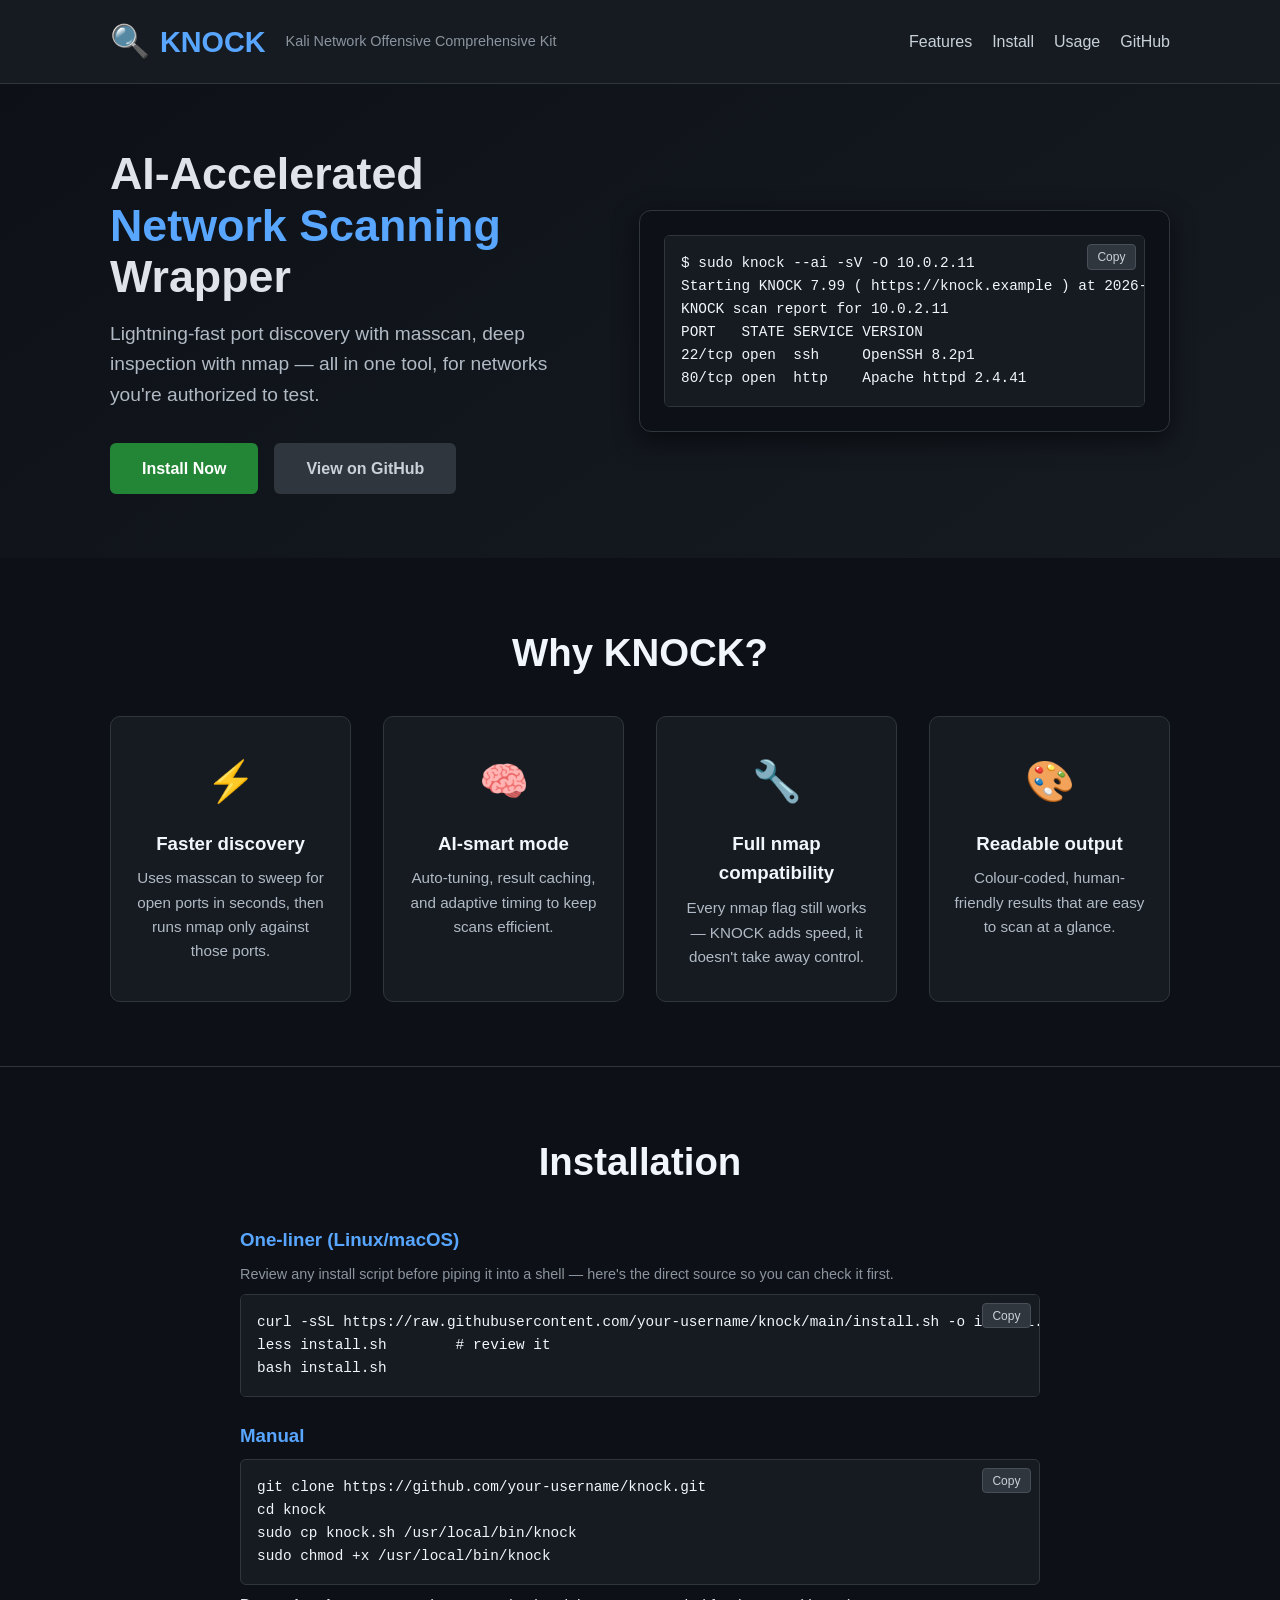
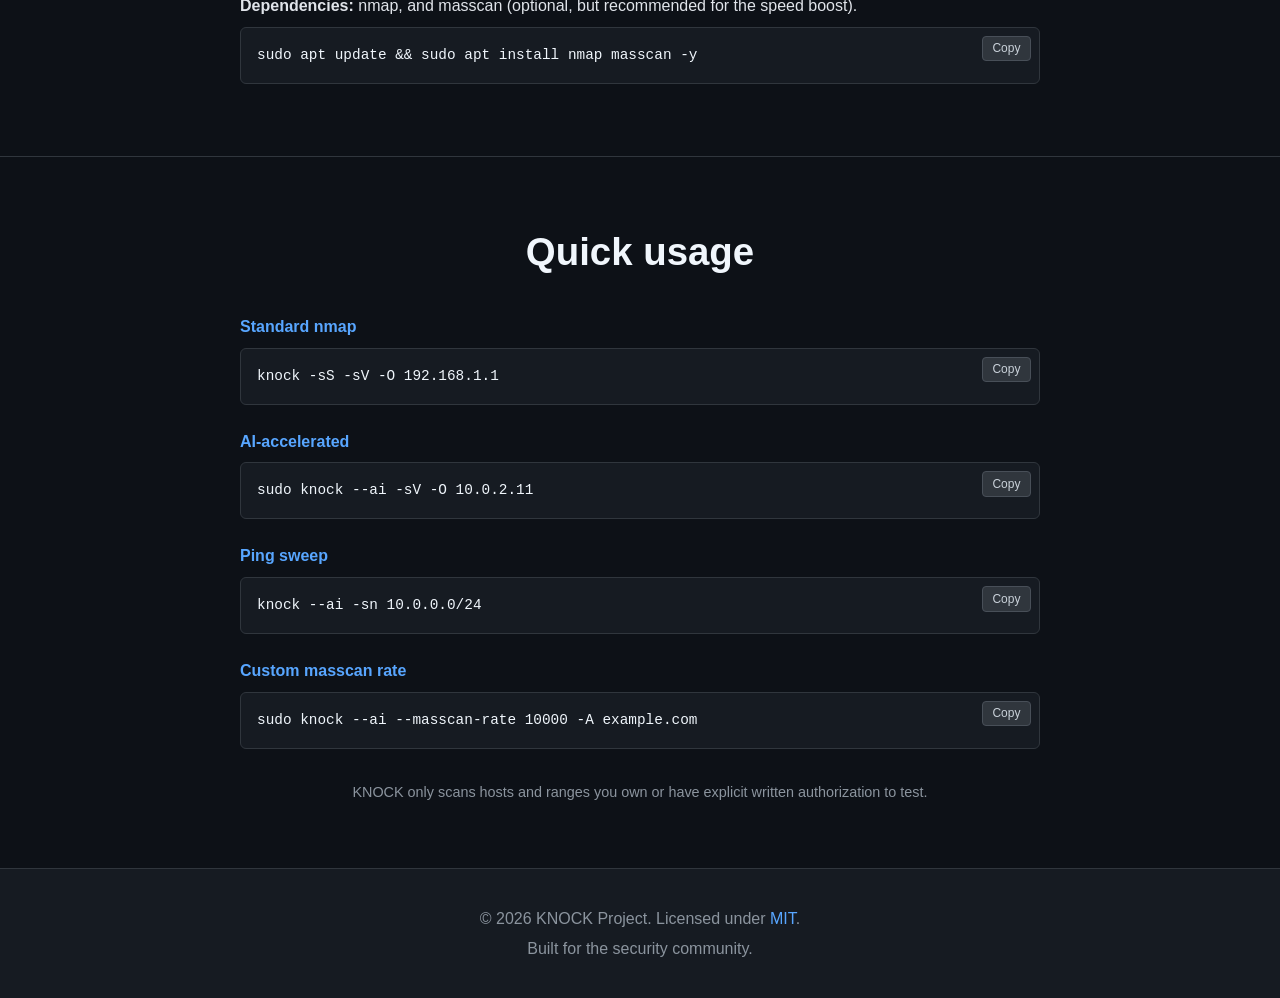
==== website/index.html @ bf616039 "Refactor index.html for clarity and navigation Updated the title and description meta tag. Enhanced " ====
<!DOCTYPE html>
<html lang="en">
<head>
    <meta charset="UTF-8" />
    <meta name="viewport" content="width=device-width, initial-scale=1.0" />
    <title>KNOCK – AI-Accelerated Network Scanner</title>
    <meta name="description" content="KNOCK pairs masscan's speed with nmap's depth, plus adaptive tuning, for faster authorized network reconnaissance." />
    <link rel="icon" href="data:image/svg+xml,<svg xmlns='http://www.w3.org/2000/svg' viewBox='0 0 100 100'><text y='.9em' font-size='90'>🔍</text></svg>" />
    <style>
        /* ===== RESET & BASE ===== */
        * {
            margin: 0;
            padding: 0;
            box-sizing: border-box;
        }
        html {
            scroll-behavior: smooth;
        }
        @media (prefers-reduced-motion: reduce) {
            html { scroll-behavior: auto; }
            * {
                animation-duration: 0.01ms !important;
                transition-duration: 0.01ms !important;
            }
        }
        body {
            font-family: 'Segoe UI', Tahoma, Geneva, Verdana, sans-serif;
            background: #0b0e14;
            color: #e0e4ea;
            line-height: 1.6;
        }
        .container {
            max-width: 1100px;
            margin: 0 auto;
            padding: 0 20px;
        }
        a:focus-visible,
        button:focus-visible {
            outline: 2px solid #58a6ff;
            outline-offset: 2px;
        }
        .skip-link {
            position: absolute;
            left: -999px;
            top: 0;
            background: #58a6ff;
            color: #0b0e14;
            padding: 10px 16px;
            border-radius: 0 0 6px 0;
            z-index: 100;
            font-weight: 600;
        }
        .skip-link:focus {
            left: 0;
        }

        /* ===== HEADER ===== */
        header {
            background: #161b22;
            padding: 1rem 0;
            border-bottom: 1px solid #30363d;
            position: sticky;
            top: 0;
            z-index: 20;
        }
        header .container {
            display: flex;
            justify-content: space-between;
            align-items: center;
            flex-wrap: wrap;
            gap: 0.5rem;
        }
        .logo {
            display: flex;
            align-items: center;
            gap: 10px;
            flex-wrap: wrap;
        }
        .logo .knock-icon {
            font-size: 2rem;
        }
        .logo h1 {
            font-size: 1.8rem;
            color: #58a6ff;
        }
        .logo .tagline {
            font-size: 0.9rem;
            color: #8b949e;
            margin-left: 10px;
        }
        nav {
            display: flex;
            align-items: center;
        }
        nav a {
            color: #c9d1d9;
            text-decoration: none;
            margin-left: 20px;
            transition: color 0.2s ease;
        }
        nav a:first-child {
            margin-left: 0;
        }
        nav a:hover,
        nav a:focus-visible {
            color: #58a6ff;
        }
        .nav-toggle {
            display: none;
            flex-direction: column;
            justify-content: center;
            gap: 5px;
            background: none;
            border: none;
            cursor: pointer;
            padding: 8px;
        }
        .nav-toggle span {
            width: 24px;
            height: 2px;
            background: #c9d1d9;
            display: block;
        }

        /* ===== HERO ===== */
        .hero {
            padding: 4rem 0;
            background: linear-gradient(145deg, #0d1117 0%, #161b22 100%);
        }
        .hero .container {
            display: flex;
            align-items: center;
            gap: 3rem;
            flex-wrap: wrap;
        }
        .hero-text {
            flex: 1;
            min-width: 280px;
        }
        .hero-text h2 {
            font-size: clamp(2rem, 4vw, 2.8rem);
            margin-bottom: 1rem;
            line-height: 1.15;
        }
        .hero-text .highlight {
            color: #58a6ff;
        }
        .hero-text p {
            font-size: 1.2rem;
            color: #b1bac4;
            margin-bottom: 2rem;
        }
        .cta {
            display: flex;
            gap: 1rem;
            flex-wrap: wrap;
        }
        .btn {
            padding: 0.8rem 2rem;
            border-radius: 6px;
            text-decoration: none;
            font-weight: 600;
            transition: background 0.2s ease, transform 0.2s ease;
            display: inline-block;
        }
        .btn.primary {
            background: #238636;
            color: #fff;
        }
        .btn.primary:hover {
            background: #2ea043;
            transform: translateY(-1px);
        }
        .btn.secondary {
            background: #30363d;
            color: #c9d1d9;
        }
        .btn.secondary:hover {
            background: #484f58;
        }
        .hero-demo {
            flex: 1;
            min-width: 280px;
            background: #0d1117;
            padding: 1.5rem;
            border-radius: 12px;
            border: 1px solid #30363d;
            box-shadow: 0 8px 24px rgba(0,0,0,0.5);
        }
        .hero-demo pre {
            margin: 0;
        }

        /* ===== FEATURES ===== */
        .features {
            padding: 4rem 0;
            background: #0d1117;
        }
        .features h2 {
            text-align: center;
            font-size: 2.4rem;
            margin-bottom: 2rem;
            color: #f0f6fc;
        }
        .grid {
            display: grid;
            grid-template-columns: repeat(auto-fit, minmax(200px, 1fr));
            gap: 2rem;
        }
        .card {
            background: #161b22;
            padding: 2rem 1.5rem;
            border-radius: 10px;
            border: 1px solid #30363d;
            text-align: center;
            transition: transform 0.2s ease, border-color 0.2s ease;
        }
        .card:hover {
            transform: translateY(-5px);
            border-color: #58a6ff;
        }
        .card .icon {
            font-size: 2.5rem;
            display: block;
            margin-bottom: 1rem;
        }
        .card h3 {
            margin-bottom: 0.5rem;
            color: #f0f6fc;
        }
        .card p {
            color: #b1bac4;
            font-size: 0.95rem;
        }

        /* ===== INSTALL & USAGE ===== */
        .install, .usage {
            padding: 4rem 0;
            background: #0d1117;
            border-top: 1px solid #30363d;
        }
        .install h2, .usage h2 {
            text-align: center;
            font-size: 2.4rem;
            margin-bottom: 2rem;
            color: #f0f6fc;
        }
        .install-steps, .examples {
            max-width: 800px;
            margin: 0 auto;
        }
        .install-steps h3, .example h4 {
            color: #58a6ff;
            margin: 1.5rem 0 0.5rem;
        }
        .install-steps h3:first-child {
            margin-top: 0;
        }
        .note {
            color: #8b949e;
            font-size: 0.9rem;
            margin-bottom: 0.25rem;
        }
        .scope-note {
            text-align: center;
            color: #8b949e;
            font-size: 0.9rem;
            margin-top: 2rem;
        }

        /* ===== CODE BLOCKS + COPY BUTTON ===== */
        pre {
            position: relative;
            background: #161b22;
            padding: 1rem;
            padding-right: 3.5rem;
            border-radius: 6px;
            overflow-x: auto;
            margin: 0.5rem 0;
            border: 1px solid #30363d;
        }
        code {
            font-family: 'Fira Code', 'Consolas', monospace;
            color: #f0f6fc;
            font-size: 0.9rem;
        }
        .copy-btn {
            position: absolute;
            top: 0.5rem;
            right: 0.5rem;
            background: #30363d;
            color: #c9d1d9;
            border: 1px solid #484f58;
            border-radius: 4px;
            font-size: 0.75rem;
            padding: 0.3rem 0.6rem;
            cursor: pointer;
            transition: background 0.2s ease, color 0.2s ease;
        }
        .copy-btn:hover {
            background: #484f58;
            color: #f0f6fc;
        }
        .copy-btn.copied {
            background: #238636;
            color: #fff;
            border-color: #238636;
        }

        /* ===== FOOTER ===== */
        footer {
            background: #161b22;
            padding: 2rem 0;
            text-align: center;
            border-top: 1px solid #30363d;
        }
        footer a {
            color: #58a6ff;
            text-decoration: none;
        }
        footer p {
            color: #8b949e;
            margin: 0.3rem 0;
        }

        /* ===== RESPONSIVE ===== */
        @media (max-width: 768px) {
            .nav-toggle {
                display: flex;
            }
            nav {
                display: none;
                width: 100%;
                flex-direction: column;
                align-items: flex-start;
                gap: 0.75rem;
                padding-top: 0.75rem;
            }
            nav.open {
                display: flex;
            }
            nav a {
                margin-left: 0;
            }
            .hero .container {
                flex-direction: column;
            }
            .hero-text h2 {
                font-size: 2rem;
            }
        }
    </style>
</head>
<body>

    <a class="skip-link" href="#main">Skip to content</a>

    <!-- HEADER -->
    <header>
        <div class="container">
            <div class="logo">
                <span class="knock-icon" aria-hidden="true">🔍</span>
                <h1>KNOCK</h1>
                <span class="tagline">Kali Network Offensive Comprehensive Kit</span>
            </div>
            <button class="nav-toggle" id="navToggle" aria-expanded="false" aria-controls="primaryNav" aria-label="Toggle navigation menu">
                <span></span><span></span><span></span>
            </button>
            <nav id="primaryNav">
                <a href="https://github.com/Krishnamanaidu123/KNOCK-Kali-Network-Offensive-Comprehensive-Kit-Ai-Accelerated-Scanner/blob/main/Features.md">Features</a>
                <a href="https://github.com/Krishnamanaidu123/KNOCK-Kali-Network-Offensive-Comprehensive-Kit-Ai-Accelerated-Scanner.git">Install</a>
                <a href="https://github.com/Krishnamanaidu123/KNOCK-Kali-Network-Offensive-Comprehensive-Kit-Ai-Accelerated-Scanner/blob/main/usage.md">Usage</a>
                <a href="https://github.com/Krishnamanaidu123/KNOCK-Kali-Network-Offensive-Comprehensive-Kit-Ai-Accelerated-Scanner/tree/main" target="_blank" rel="noopener noreferrer">GitHub</a>
            </nav>
        </div>
    </header>

    <main id="main">
        <!-- HERO -->
        <section class="hero">
            <div class="container">
                <div class="hero-text">
                    <h2>AI-Accelerated <span class="highlight">Network Scanning</span> Wrapper</h2>
                    <p>Lightning-fast port discovery with masscan, deep inspection with nmap — all in one tool, for networks you're authorized to test.</p>
                    <div class="cta">
                        <a href="https://github.com/Krishnamanaidu123/KNOCK-Kali-Network-Offensive-Comprehensive-Kit-Ai-Accelerated-Scanner.git" class="btn primary">Install Now</a>
                        <a href="https://github.com/Krishnamanaidu123/KNOCK-Kali-Network-Offensive-Comprehensive-Kit-Ai-Accelerated-Scanner" class="btn secondary" target="_blank" rel="noopener noreferrer">View on GitHub</a>
                    </div>
                </div>
                <div class="hero-demo">
                    <pre><code>$ sudo knock --ai -sV -O 10.0.2.11
Starting KNOCK 7.99 ( https://knock.example ) at 2026-07-25
KNOCK scan report for 10.0.2.11
PORT   STATE SERVICE VERSION
22/tcp open  ssh     OpenSSH 8.2p1
80/tcp open  http    Apache httpd 2.4.41</code></pre>
                </div>
            </div>
        </section>

        <!-- FEATURES -->
        <section id="features" class="features">
            <div class="container">
                <h2>Why KNOCK?</h2>
                <div class="grid">
                    <div class="card">
                        <span class="icon" aria-hidden="true">⚡</span>
                        <h3>Faster discovery</h3>
                        <p>Uses masscan to sweep for open ports in seconds, then runs nmap only against those ports.</p>
                    </div>
                    <div class="card">
                        <span class="icon" aria-hidden="true">🧠</span>
                        <h3>AI-smart mode</h3>
                        <p>Auto-tuning, result caching, and adaptive timing to keep scans efficient.</p>
                    </div>
                    <div class="card">
                        <span class="icon" aria-hidden="true">🔧</span>
                        <h3>Full nmap compatibility</h3>
                        <p>Every nmap flag still works — KNOCK adds speed, it doesn't take away control.</p>
                    </div>
                    <div class="card">
                        <span class="icon" aria-hidden="true">🎨</span>
                        <h3>Readable output</h3>
                        <p>Colour-coded, human-friendly results that are easy to scan at a glance.</p>
                    </div>
                </div>
            </div>
        </section>

        <!-- INSTALL -->
        <section id="install" class="install">
            <div class="container">
                <h2>Installation</h2>
                <div class="install-steps">
                    <h3>One-liner (Linux/macOS)</h3>
                    <p class="note">Review any install script before piping it into a shell — here's the direct source so you can check it first.</p>
                    <pre><code>curl -sSL https://raw.githubusercontent.com/your-username/knock/main/install.sh -o install.sh
less install.sh        # review it
bash install.sh</code></pre>
                    <h3>Manual</h3>
                    <pre><code>git clone https://github.com/your-username/knock.git
cd knock
sudo cp knock.sh /usr/local/bin/knock
sudo chmod +x /usr/local/bin/knock</code></pre>
                    <p><strong>Dependencies:</strong> nmap, and masscan (optional, but recommended for the speed boost).</p>
                    <pre><code>sudo apt update && sudo apt install nmap masscan -y</code></pre>
                </div>
            </div>
        </section>

        <!-- USAGE -->
        <section id="usage" class="usage">
            <div class="container">
                <h2>Quick usage</h2>
                <div class="examples">
                    <div class="example">
                        <h4>Standard nmap</h4>
                        <pre><code>knock -sS -sV -O 192.168.1.1</code></pre>
                    </div>
                    <div class="example">
                        <h4>AI-accelerated</h4>
                        <pre><code>sudo knock --ai -sV -O 10.0.2.11</code></pre>
                    </div>
                    <div class="example">
                        <h4>Ping sweep</h4>
                        <pre><code>knock --ai -sn 10.0.0.0/24</code></pre>
                    </div>
                    <div class="example">
                        <h4>Custom masscan rate</h4>
                        <pre><code>sudo knock --ai --masscan-rate 10000 -A example.com</code></pre>
                    </div>
                </div>
                <p class="scope-note">KNOCK only scans hosts and ranges you own or have explicit written authorization to test.</p>
            </div>
        </section>
    </main>

    <!-- FOOTER -->
    <footer>
        <div class="container">
            <p>&copy; 2026 KNOCK Project. Licensed under <a href="https://opensource.org/licenses/MIT" target="_blank" rel="noopener noreferrer">MIT</a>.</p>
            <p>Built for the security community.</p>
        </div>
    </footer>

    <!-- JAVASCRIPT -->
    <script>
        document.addEventListener('DOMContentLoaded', function () {
            // Mobile nav toggle
            var toggle = document.getElementById('navToggle');
            var nav = document.getElementById('primaryNav');

            if (toggle && nav) {
                toggle.addEventListener('click', function () {
                    var isOpen = nav.classList.toggle('open');
                    toggle.setAttribute('aria-expanded', isOpen ? 'true' : 'false');
                });

                nav.querySelectorAll('a').forEach(function (link) {
                    link.addEventListener('click', function () {
                        nav.classList.remove('open');
                        toggle.setAttribute('aria-expanded', 'false');
                    });
                });
            }

            // Copy-to-clipboard button on every code block
            document.querySelectorAll('pre').forEach(function (pre) {
                var btn = document.createElement('button');
                btn.className = 'copy-btn';
                btn.type = 'button';
                btn.textContent = 'Copy';
                btn.setAttribute('aria-label', 'Copy command to clipboard');
                pre.appendChild(btn);

                btn.addEventListener('click', function () {
                    var code = pre.querySelector('code');
                    var text = code ? code.innerText : pre.innerText;

                    var finish = function () {
                        btn.textContent = 'Copied!';
                        btn.classList.add('copied');
                        setTimeout(function () {
                            btn.textContent = 'Copy';
                            btn.classList.remove('copied');
                        }, 1500);
                    };

                    if (navigator.clipboard && navigator.clipboard.writeText) {
                        navigator.clipboard.writeText(text).then(finish).catch(function () {
                            fallbackCopy(text, finish);
                        });
                    } else {
                        fallbackCopy(text, finish);
                    }
                });
            });

            function fallbackCopy(text, done) {
                var textarea = document.createElement('textarea');
                textarea.value = text;
                textarea.style.position = 'fixed';
                textarea.style.opacity = '0';
                document.body.appendChild(textarea);
                textarea.select();
                try {
                    document.execCommand('copy');
                } catch (err) {
                    /* clipboard unavailable; silently ignore */
                }
                document.body.removeChild(textarea);
                done();
            }
        });
    </script>

</body>
</html>
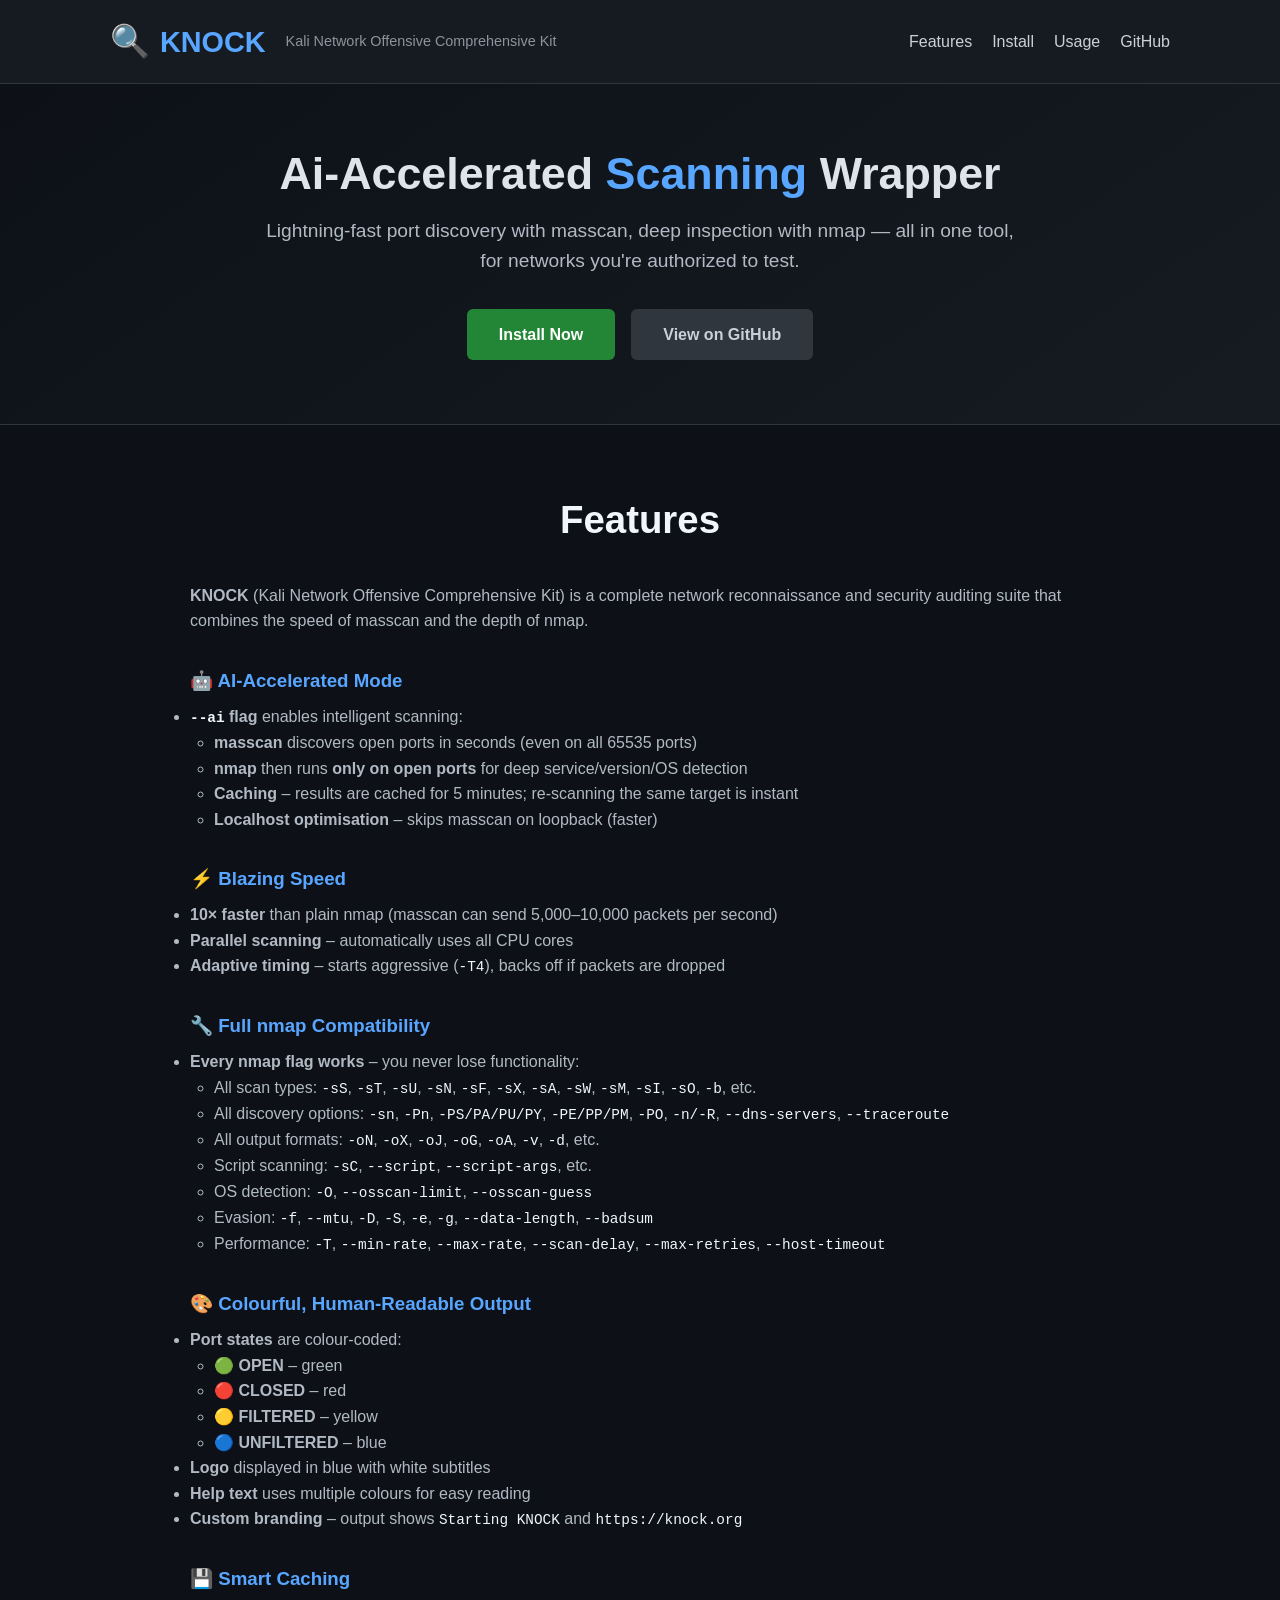
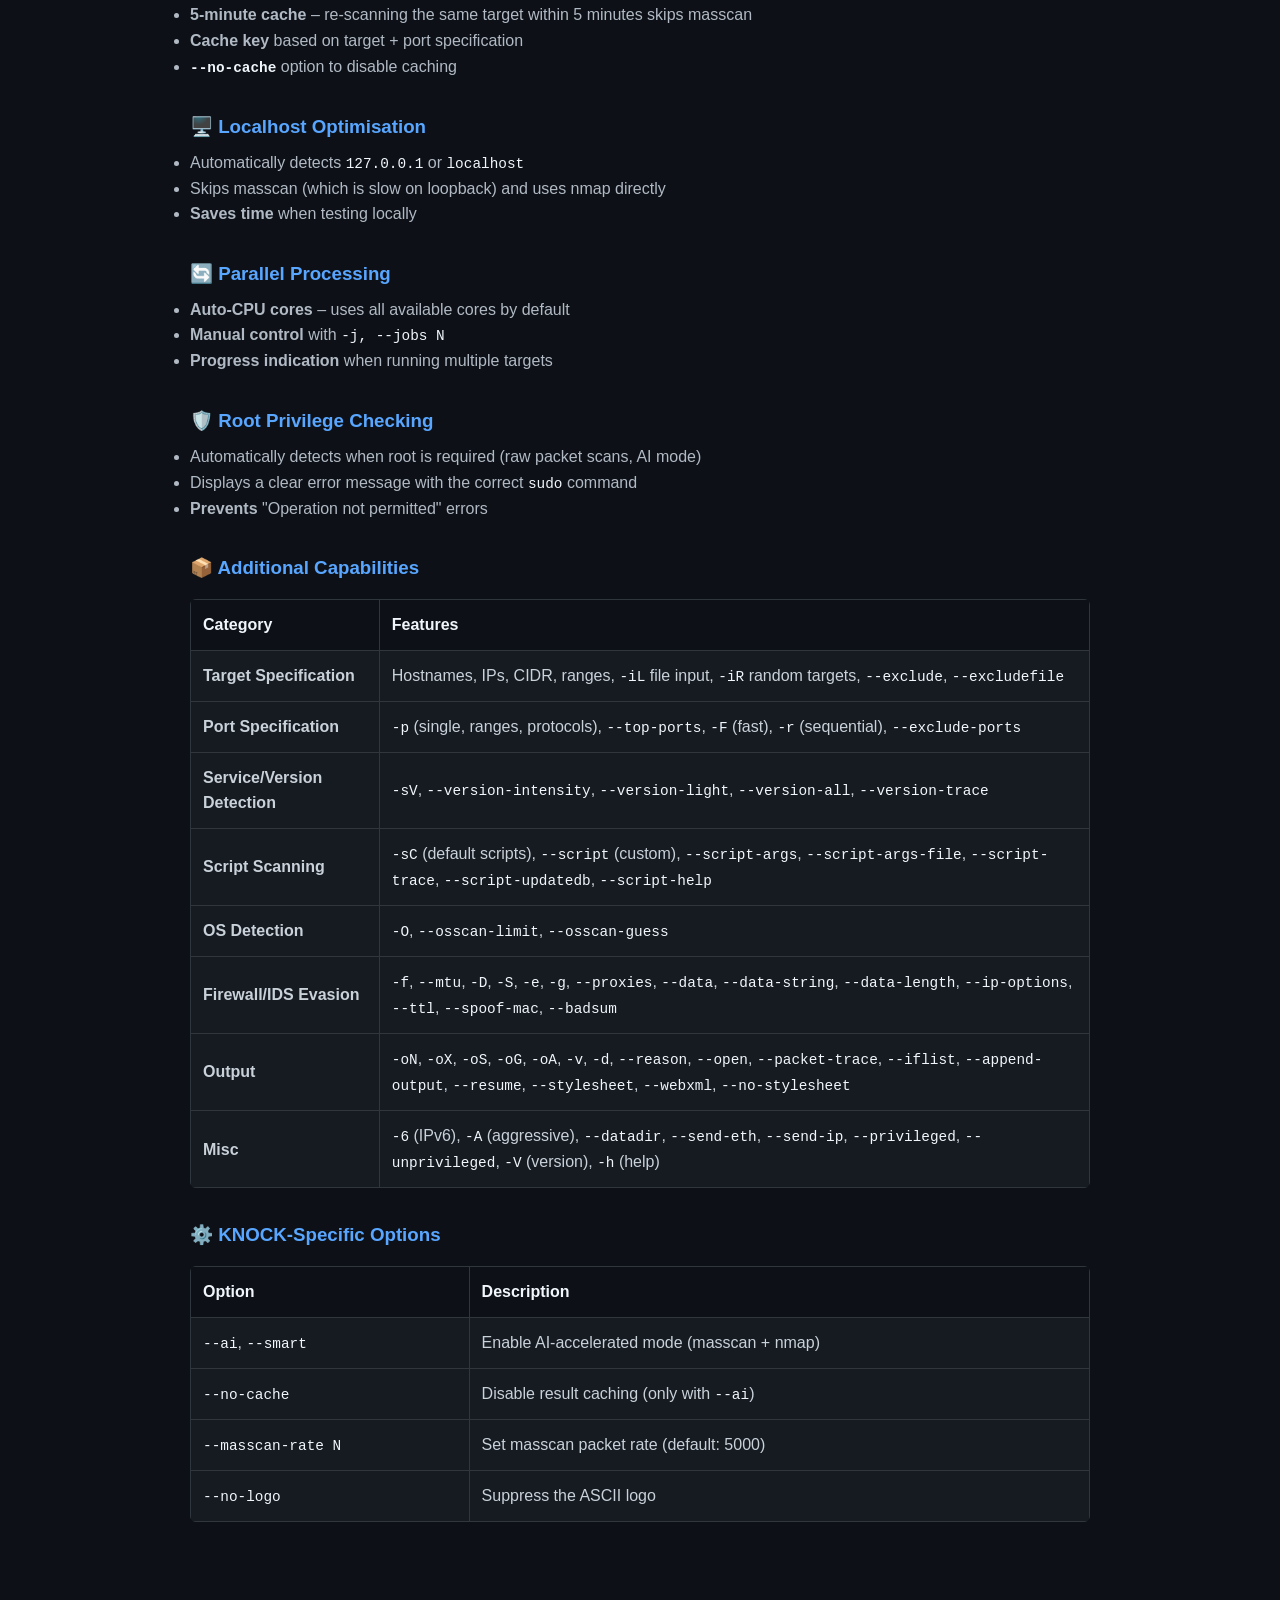
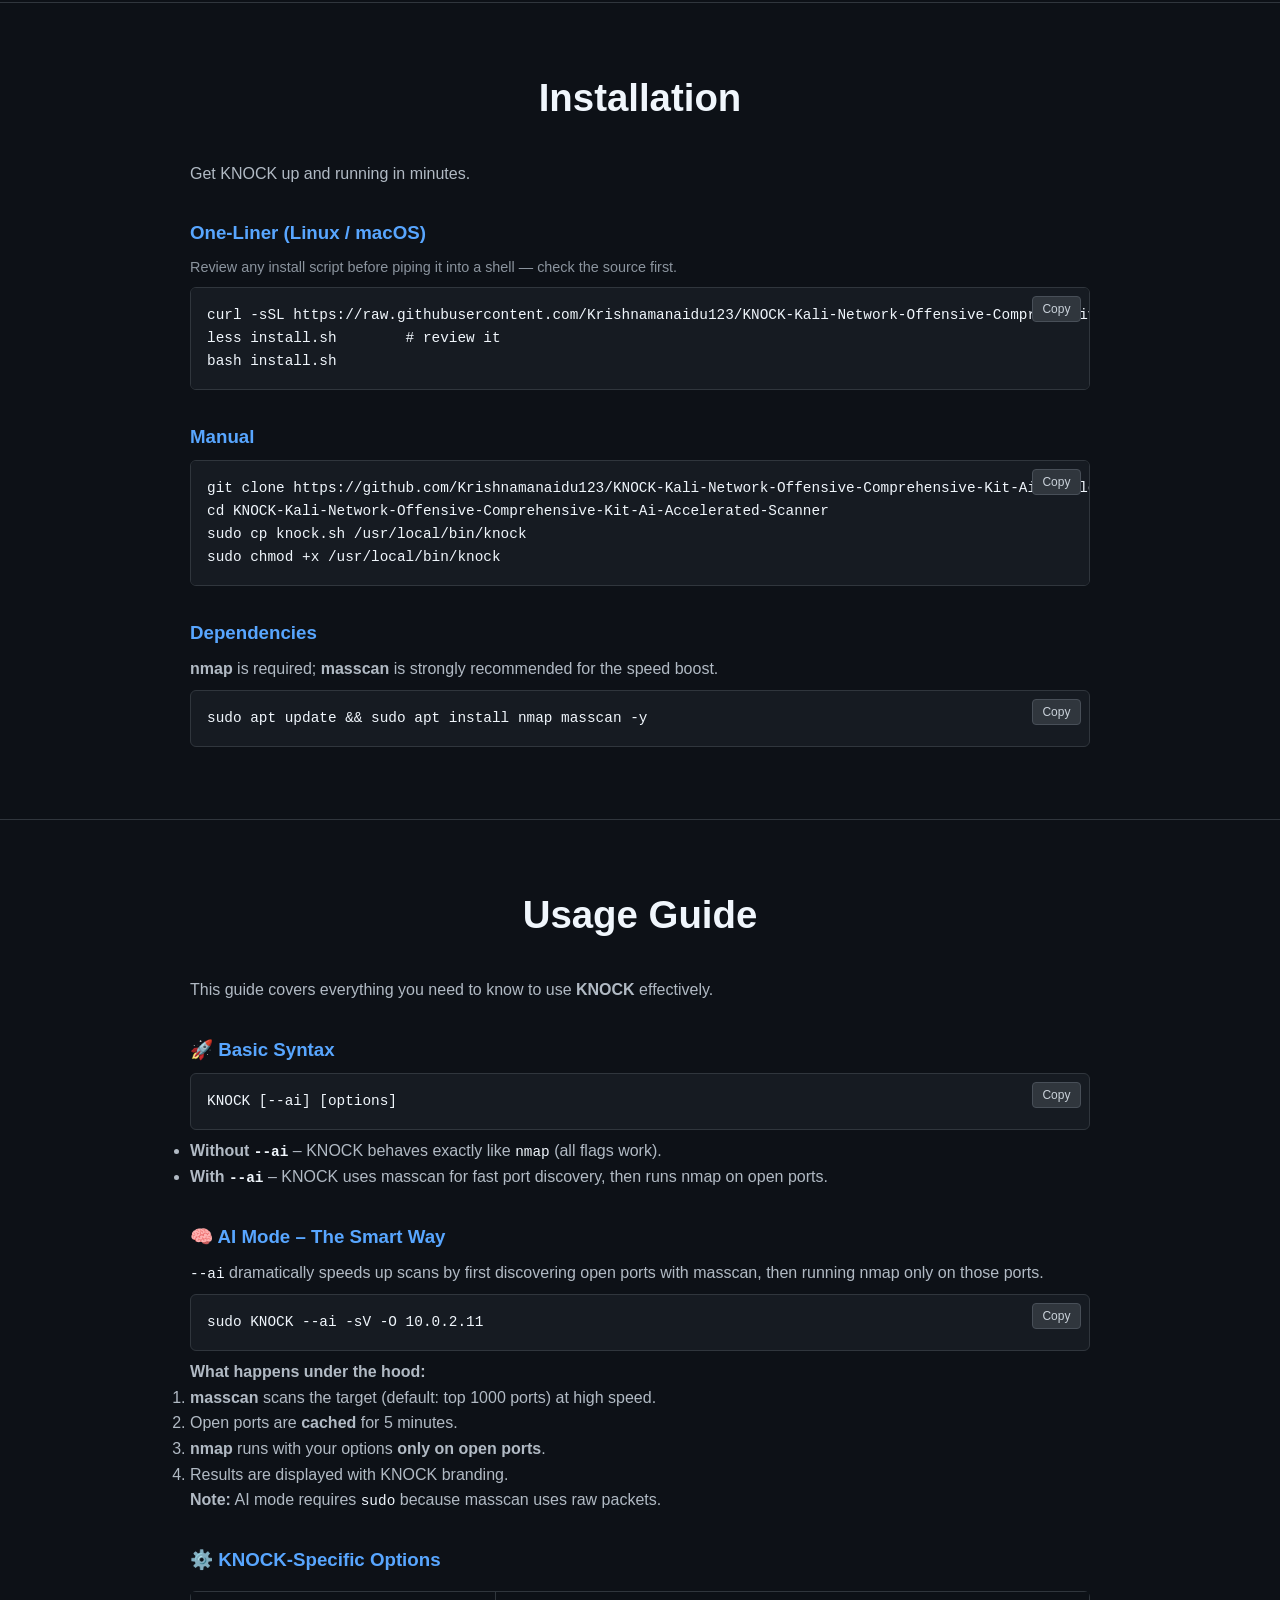
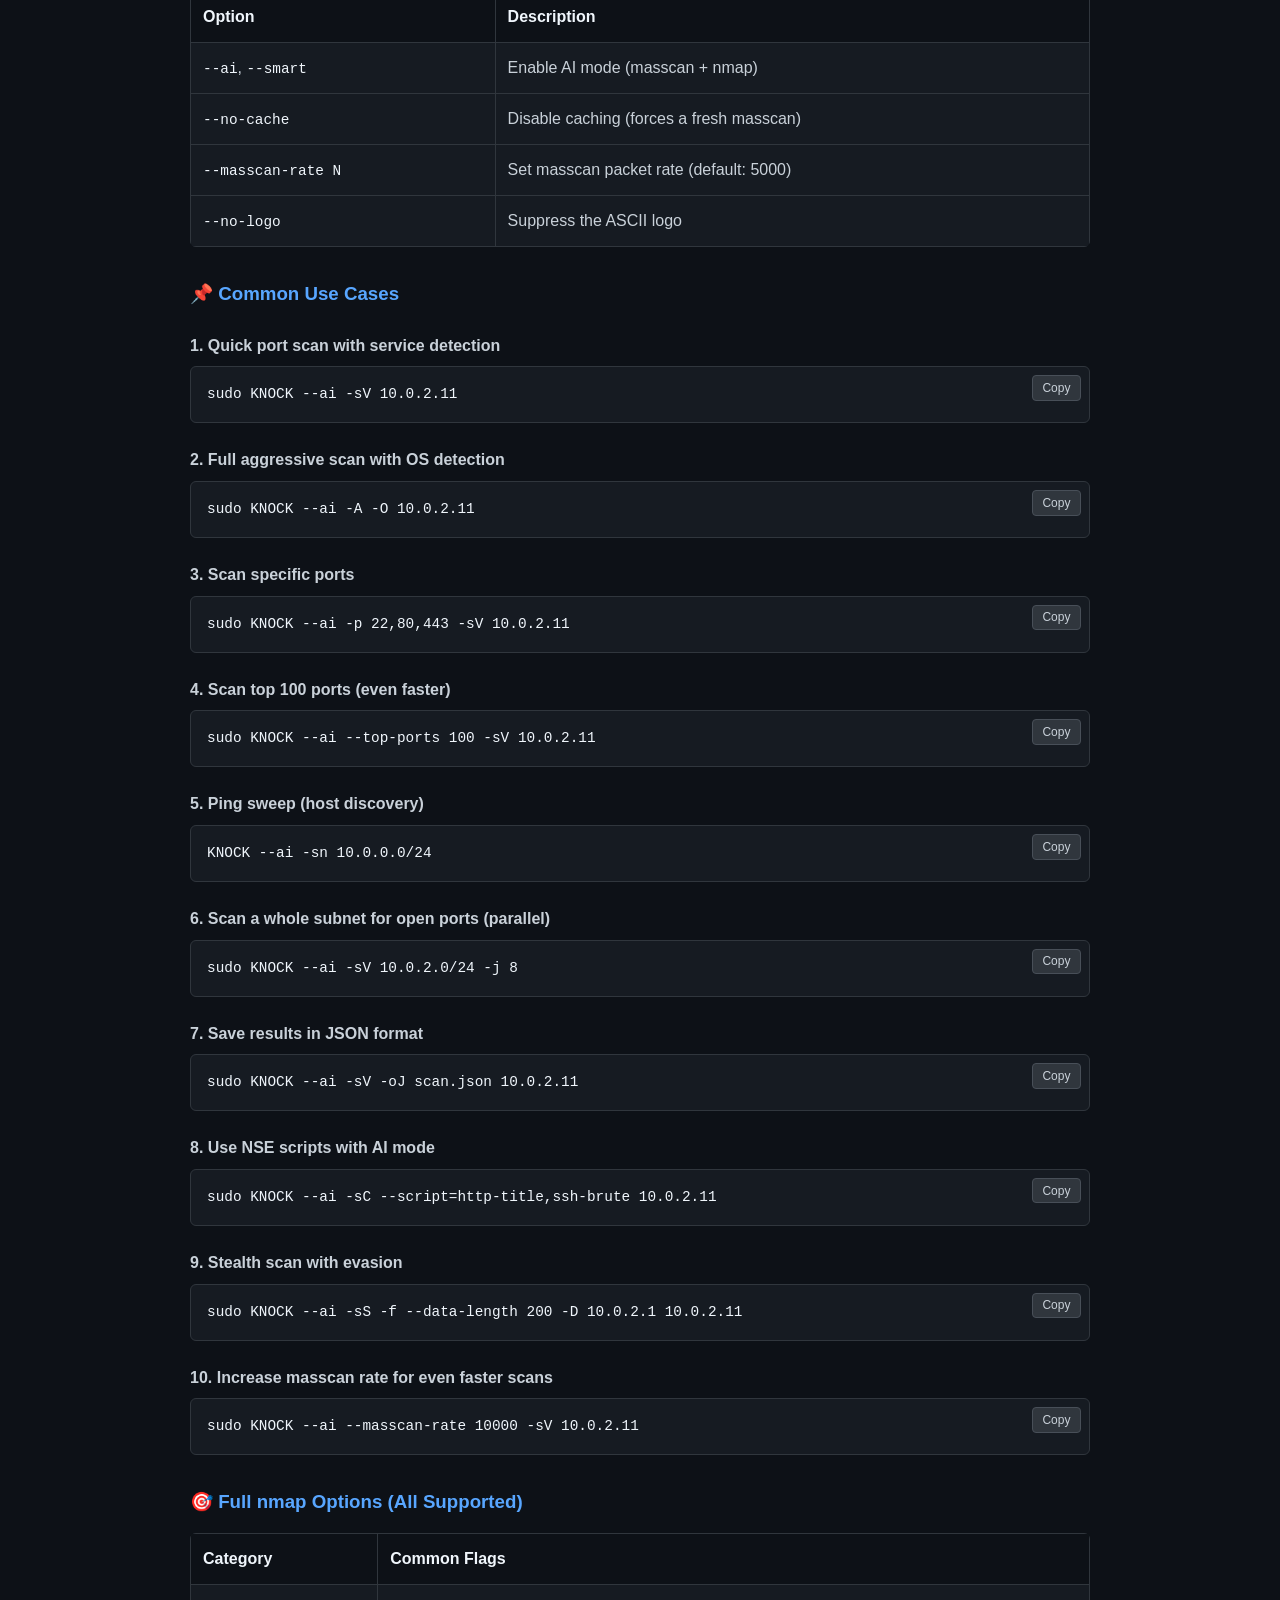
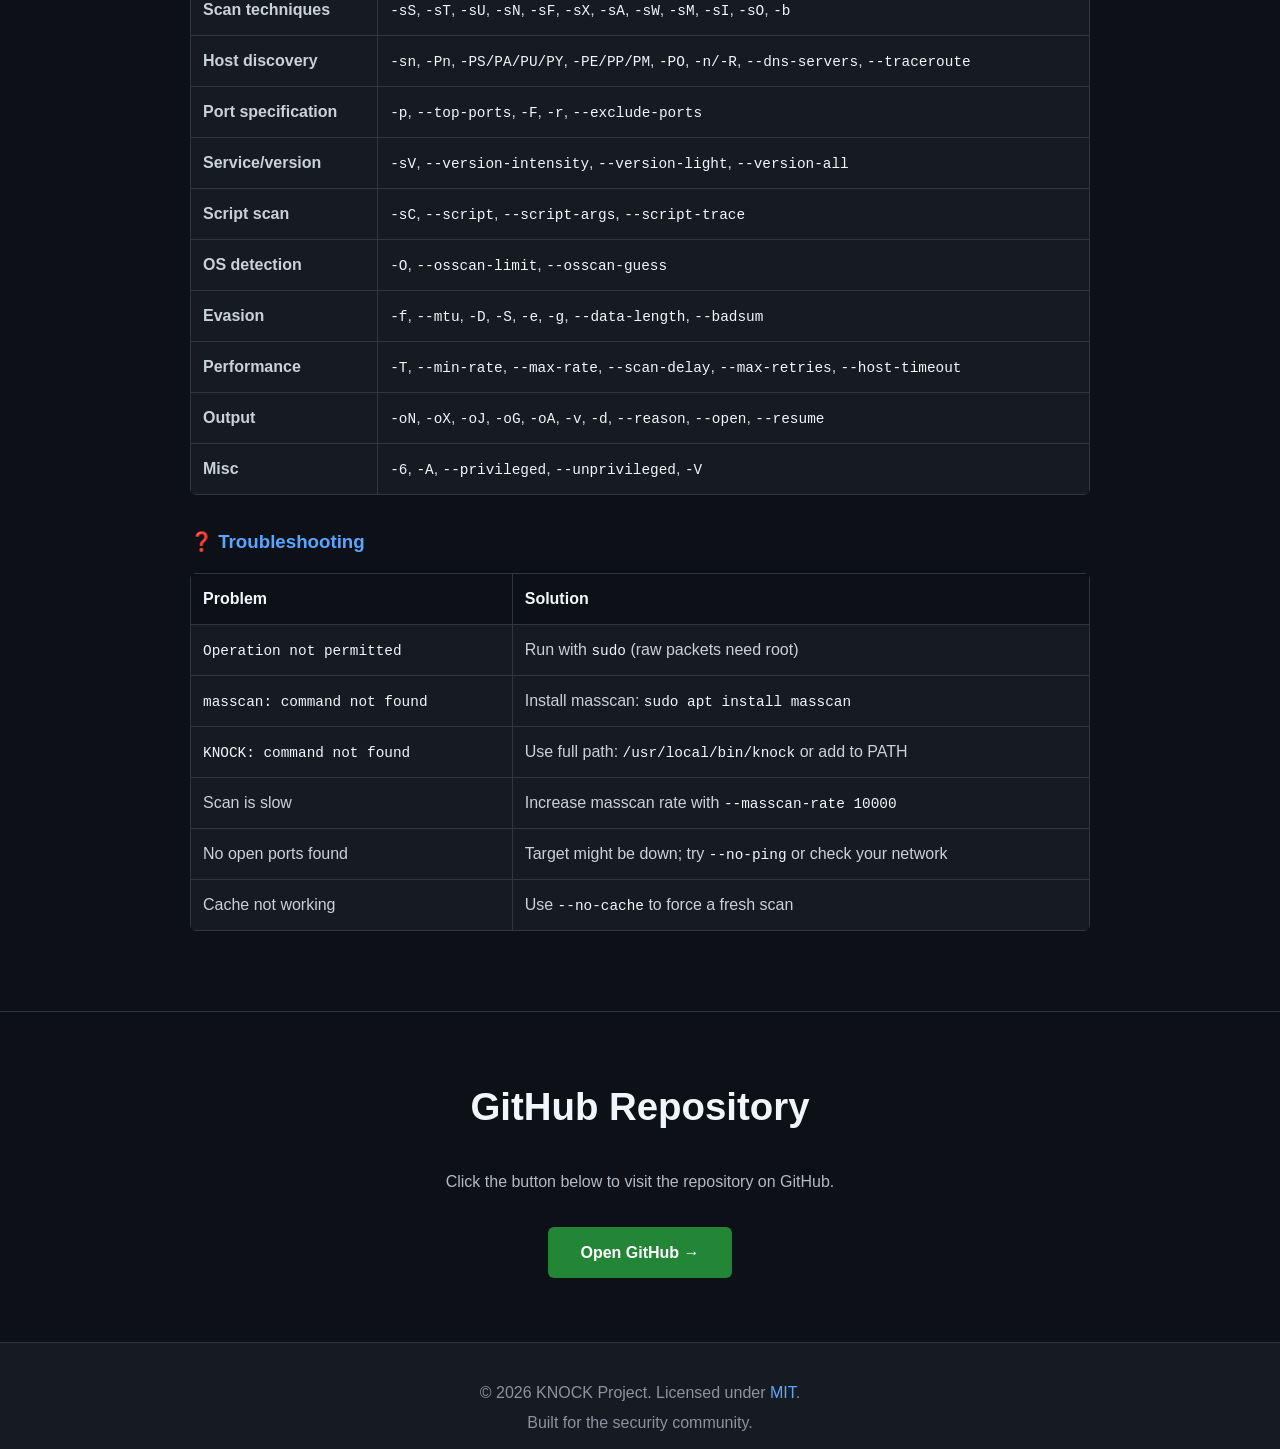
==== commit 08a8cb4f: "Update print statement from 'Hello' to 'Goodbye'" ====
--- a/website/index.html
+++ b/website/index.html
@@ -8,346 +8,77 @@
     <link rel="icon" href="data:image/svg+xml,<svg xmlns='http://www.w3.org/2000/svg' viewBox='0 0 100 100'><text y='.9em' font-size='90'>🔍</text></svg>" />
     <style>
         /* ===== RESET & BASE ===== */
-        * {
-            margin: 0;
-            padding: 0;
-            box-sizing: border-box;
-        }
-        html {
-            scroll-behavior: smooth;
-        }
-        @media (prefers-reduced-motion: reduce) {
-            html { scroll-behavior: auto; }
-            * {
-                animation-duration: 0.01ms !important;
-                transition-duration: 0.01ms !important;
-            }
-        }
-        body {
-            font-family: 'Segoe UI', Tahoma, Geneva, Verdana, sans-serif;
-            background: #0b0e14;
-            color: #e0e4ea;
-            line-height: 1.6;
-        }
-        .container {
-            max-width: 1100px;
-            margin: 0 auto;
-            padding: 0 20px;
-        }
-        a:focus-visible,
-        button:focus-visible {
-            outline: 2px solid #58a6ff;
-            outline-offset: 2px;
-        }
-        .skip-link {
-            position: absolute;
-            left: -999px;
-            top: 0;
-            background: #58a6ff;
-            color: #0b0e14;
-            padding: 10px 16px;
-            border-radius: 0 0 6px 0;
-            z-index: 100;
-            font-weight: 600;
-        }
-        .skip-link:focus {
-            left: 0;
-        }
+        * { margin: 0; padding: 0; box-sizing: border-box; }
+        html { scroll-behavior: smooth; }
+        @media (prefers-reduced-motion: reduce) { html { scroll-behavior: auto; } }
+        body { font-family: 'Segoe UI', Tahoma, Geneva, Verdana, sans-serif; background: #0b0e14; color: #e0e4ea; line-height: 1.6; }
+        .container { max-width: 1100px; margin: 0 auto; padding: 0 20px; }
+        a:focus-visible { outline: 2px solid #58a6ff; outline-offset: 2px; }
+        .skip-link { position: absolute; left: -999px; top: 0; background: #58a6ff; color: #0b0e14; padding: 10px 16px; border-radius: 0 0 6px 0; z-index: 100; font-weight: 600; }
+        .skip-link:focus { left: 0; }
 
         /* ===== HEADER ===== */
-        header {
-            background: #161b22;
-            padding: 1rem 0;
-            border-bottom: 1px solid #30363d;
-            position: sticky;
-            top: 0;
-            z-index: 20;
-        }
-        header .container {
-            display: flex;
-            justify-content: space-between;
-            align-items: center;
-            flex-wrap: wrap;
-            gap: 0.5rem;
-        }
-        .logo {
-            display: flex;
-            align-items: center;
-            gap: 10px;
-            flex-wrap: wrap;
-        }
-        .logo .knock-icon {
-            font-size: 2rem;
-        }
-        .logo h1 {
-            font-size: 1.8rem;
-            color: #58a6ff;
-        }
-        .logo .tagline {
-            font-size: 0.9rem;
-            color: #8b949e;
-            margin-left: 10px;
-        }
-        nav {
-            display: flex;
-            align-items: center;
-        }
-        nav a {
-            color: #c9d1d9;
-            text-decoration: none;
-            margin-left: 20px;
-            transition: color 0.2s ease;
-        }
-        nav a:first-child {
-            margin-left: 0;
-        }
-        nav a:hover,
-        nav a:focus-visible {
-            color: #58a6ff;
-        }
-        .nav-toggle {
-            display: none;
-            flex-direction: column;
-            justify-content: center;
-            gap: 5px;
-            background: none;
-            border: none;
-            cursor: pointer;
-            padding: 8px;
-        }
-        .nav-toggle span {
-            width: 24px;
-            height: 2px;
-            background: #c9d1d9;
-            display: block;
-        }
-
-        /* ===== HERO ===== */
-        .hero {
-            padding: 4rem 0;
-            background: linear-gradient(145deg, #0d1117 0%, #161b22 100%);
-        }
-        .hero .container {
-            display: flex;
-            align-items: center;
-            gap: 3rem;
-            flex-wrap: wrap;
-        }
-        .hero-text {
-            flex: 1;
-            min-width: 280px;
-        }
-        .hero-text h2 {
-            font-size: clamp(2rem, 4vw, 2.8rem);
-            margin-bottom: 1rem;
-            line-height: 1.15;
-        }
-        .hero-text .highlight {
-            color: #58a6ff;
-        }
-        .hero-text p {
-            font-size: 1.2rem;
-            color: #b1bac4;
-            margin-bottom: 2rem;
-        }
-        .cta {
-            display: flex;
-            gap: 1rem;
-            flex-wrap: wrap;
-        }
-        .btn {
-            padding: 0.8rem 2rem;
-            border-radius: 6px;
-            text-decoration: none;
-            font-weight: 600;
-            transition: background 0.2s ease, transform 0.2s ease;
-            display: inline-block;
-        }
-        .btn.primary {
-            background: #238636;
-            color: #fff;
-        }
-        .btn.primary:hover {
-            background: #2ea043;
-            transform: translateY(-1px);
-        }
-        .btn.secondary {
-            background: #30363d;
-            color: #c9d1d9;
-        }
-        .btn.secondary:hover {
-            background: #484f58;
-        }
-        .hero-demo {
-            flex: 1;
-            min-width: 280px;
-            background: #0d1117;
-            padding: 1.5rem;
-            border-radius: 12px;
-            border: 1px solid #30363d;
-            box-shadow: 0 8px 24px rgba(0,0,0,0.5);
-        }
-        .hero-demo pre {
-            margin: 0;
-        }
-
-        /* ===== FEATURES ===== */
-        .features {
-            padding: 4rem 0;
-            background: #0d1117;
-        }
-        .features h2 {
-            text-align: center;
-            font-size: 2.4rem;
-            margin-bottom: 2rem;
-            color: #f0f6fc;
-        }
-        .grid {
-            display: grid;
-            grid-template-columns: repeat(auto-fit, minmax(200px, 1fr));
-            gap: 2rem;
-        }
-        .card {
-            background: #161b22;
-            padding: 2rem 1.5rem;
-            border-radius: 10px;
-            border: 1px solid #30363d;
-            text-align: center;
-            transition: transform 0.2s ease, border-color 0.2s ease;
-        }
-        .card:hover {
-            transform: translateY(-5px);
-            border-color: #58a6ff;
-        }
-        .card .icon {
-            font-size: 2.5rem;
-            display: block;
-            margin-bottom: 1rem;
-        }
-        .card h3 {
-            margin-bottom: 0.5rem;
-            color: #f0f6fc;
-        }
-        .card p {
-            color: #b1bac4;
-            font-size: 0.95rem;
-        }
-
-        /* ===== INSTALL & USAGE ===== */
-        .install, .usage {
-            padding: 4rem 0;
-            background: #0d1117;
-            border-top: 1px solid #30363d;
-        }
-        .install h2, .usage h2 {
-            text-align: center;
-            font-size: 2.4rem;
-            margin-bottom: 2rem;
-            color: #f0f6fc;
-        }
-        .install-steps, .examples {
-            max-width: 800px;
-            margin: 0 auto;
-        }
-        .install-steps h3, .example h4 {
-            color: #58a6ff;
-            margin: 1.5rem 0 0.5rem;
-        }
-        .install-steps h3:first-child {
-            margin-top: 0;
-        }
-        .note {
-            color: #8b949e;
-            font-size: 0.9rem;
-            margin-bottom: 0.25rem;
-        }
-        .scope-note {
-            text-align: center;
-            color: #8b949e;
-            font-size: 0.9rem;
-            margin-top: 2rem;
-        }
-
-        /* ===== CODE BLOCKS + COPY BUTTON ===== */
-        pre {
-            position: relative;
-            background: #161b22;
-            padding: 1rem;
-            padding-right: 3.5rem;
-            border-radius: 6px;
-            overflow-x: auto;
-            margin: 0.5rem 0;
-            border: 1px solid #30363d;
-        }
-        code {
-            font-family: 'Fira Code', 'Consolas', monospace;
-            color: #f0f6fc;
-            font-size: 0.9rem;
-        }
-        .copy-btn {
-            position: absolute;
-            top: 0.5rem;
-            right: 0.5rem;
-            background: #30363d;
-            color: #c9d1d9;
-            border: 1px solid #484f58;
-            border-radius: 4px;
-            font-size: 0.75rem;
-            padding: 0.3rem 0.6rem;
-            cursor: pointer;
-            transition: background 0.2s ease, color 0.2s ease;
-        }
-        .copy-btn:hover {
-            background: #484f58;
-            color: #f0f6fc;
-        }
-        .copy-btn.copied {
-            background: #238636;
-            color: #fff;
-            border-color: #238636;
-        }
+        header { background: #161b22; padding: 1rem 0; border-bottom: 1px solid #30363d; position: sticky; top: 0; z-index: 20; }
+        header .container { display: flex; justify-content: space-between; align-items: center; flex-wrap: wrap; gap: 0.5rem; }
+        .logo { display: flex; align-items: center; gap: 10px; flex-wrap: wrap; }
+        .logo .knock-icon { font-size: 2rem; }
+        .logo h1 { font-size: 1.8rem; color: #58a6ff; }
+        .logo .tagline { font-size: 0.9rem; color: #8b949e; margin-left: 10px; }
+        nav { display: flex; align-items: center; }
+        nav a { color: #c9d1d9; text-decoration: none; margin-left: 20px; transition: color 0.2s ease; }
+        nav a:first-child { margin-left: 0; }
+        nav a:hover, nav a:focus-visible { color: #58a6ff; }
+        .nav-toggle { display: none; flex-direction: column; justify-content: center; gap: 5px; background: none; border: none; cursor: pointer; padding: 8px; }
+        .nav-toggle span { width: 24px; height: 2px; background: #c9d1d9; display: block; }
+
+        /* ===== HERO (without demo code) ===== */
+        .hero { padding: 4rem 0; background: linear-gradient(145deg, #0d1117 0%, #161b22 100%); text-align: center; }
+        .hero .container { max-width: 800px; }
+        .hero-text h2 { font-size: clamp(2rem, 4vw, 2.8rem); margin-bottom: 1rem; line-height: 1.15; }
+        .hero-text .highlight { color: #58a6ff; }
+        .hero-text p { font-size: 1.2rem; color: #b1bac4; margin-bottom: 2rem; }
+        .cta { display: flex; gap: 1rem; justify-content: center; flex-wrap: wrap; }
+        .btn { padding: 0.8rem 2rem; border-radius: 6px; text-decoration: none; font-weight: 600; transition: background 0.2s ease, transform 0.2s ease; display: inline-block; }
+        .btn.primary { background: #238636; color: #fff; }
+        .btn.primary:hover { background: #2ea043; transform: translateY(-1px); }
+        .btn.secondary { background: #30363d; color: #c9d1d9; }
+        .btn.secondary:hover { background: #484f58; }
+
+        /* ===== SECTIONS ===== */
+        .section-page { padding: 4rem 0; background: #0d1117; border-top: 1px solid #30363d; }
+        .section-page:first-of-type { border-top: none; }
+        .section-page h2 { text-align: center; font-size: 2.4rem; margin-bottom: 2rem; color: #f0f6fc; }
+        .section-page .content { max-width: 900px; margin: 0 auto; }
+        .section-page .content h3 { color: #58a6ff; margin-top: 2rem; margin-bottom: 0.5rem; }
+        .section-page .content h4 { color: #c9d1d9; margin-top: 1.5rem; margin-bottom: 0.3rem; font-weight: 600; }
+        .section-page .content ul, .section-page .content p, .section-page .content ol { color: #b1bac4; }
+        .section-page .content ul ul { margin-left: 1.5rem; }
+        .section-page .content table { width: 100%; border-collapse: collapse; margin: 1rem 0; background: #161b22; border-radius: 6px; overflow: hidden; }
+        .section-page .content th, .section-page .content td { padding: 0.75rem; border: 1px solid #30363d; text-align: left; }
+        .section-page .content th { background: #0d1117; color: #f0f6fc; font-weight: 600; }
+        .section-page .content td { color: #c9d1d9; }
+        .section-page .content .note { color: #8b949e; font-size: 0.9rem; margin-bottom: 0.25rem; }
+
+        /* ===== CODE BLOCKS (clear, minimal) ===== */
+        pre { position: relative; background: #161b22; padding: 1rem; padding-right: 3.5rem; border-radius: 6px; overflow-x: auto; margin: 0.5rem 0; border: 1px solid #30363d; }
+        code { font-family: 'Fira Code', 'Consolas', monospace; color: #f0f6fc; font-size: 0.9rem; }
+        .copy-btn { position: absolute; top: 0.5rem; right: 0.5rem; background: #30363d; color: #c9d1d9; border: 1px solid #484f58; border-radius: 4px; font-size: 0.75rem; padding: 0.3rem 0.6rem; cursor: pointer; transition: background 0.2s ease, color 0.2s ease; }
+        .copy-btn:hover { background: #484f58; color: #f0f6fc; }
+        .copy-btn.copied { background: #238636; color: #fff; border-color: #238636; }
 
         /* ===== FOOTER ===== */
-        footer {
-            background: #161b22;
-            padding: 2rem 0;
-            text-align: center;
-            border-top: 1px solid #30363d;
-        }
-        footer a {
-            color: #58a6ff;
-            text-decoration: none;
-        }
-        footer p {
-            color: #8b949e;
-            margin: 0.3rem 0;
-        }
+        footer { background: #161b22; padding: 2rem 0; text-align: center; border-top: 1px solid #30363d; }
+        footer a { color: #58a6ff; text-decoration: none; }
+        footer p { color: #8b949e; margin: 0.3rem 0; }
 
         /* ===== RESPONSIVE ===== */
         @media (max-width: 768px) {
-            .nav-toggle {
-                display: flex;
-            }
-            nav {
-                display: none;
-                width: 100%;
-                flex-direction: column;
-                align-items: flex-start;
-                gap: 0.75rem;
-                padding-top: 0.75rem;
-            }
-            nav.open {
-                display: flex;
-            }
-            nav a {
-                margin-left: 0;
-            }
-            .hero .container {
-                flex-direction: column;
-            }
-            .hero-text h2 {
-                font-size: 2rem;
-            }
+            .nav-toggle { display: flex; }
+            nav { display: none; width: 100%; flex-direction: column; align-items: flex-start; gap: 0.75rem; padding-top: 0.75rem; }
+            nav.open { display: flex; }
+            nav a { margin-left: 0; }
+            .hero .container { flex-direction: column; }
+            .hero-text h2 { font-size: 2rem; }
         }
     </style>
 </head>
@@ -367,112 +98,280 @@
                 <span></span><span></span><span></span>
             </button>
             <nav id="primaryNav">
-                <a href="https://github.com/Krishnamanaidu123/KNOCK-Kali-Network-Offensive-Comprehensive-Kit-Ai-Accelerated-Scanner/blob/main/Features.md">Features</a>
-                <a href="https://github.com/Krishnamanaidu123/KNOCK-Kali-Network-Offensive-Comprehensive-Kit-Ai-Accelerated-Scanner.git">Install</a>
-                <a href="https://github.com/Krishnamanaidu123/KNOCK-Kali-Network-Offensive-Comprehensive-Kit-Ai-Accelerated-Scanner/blob/main/usage.md">Usage</a>
-                <a href="https://github.com/Krishnamanaidu123/KNOCK-Kali-Network-Offensive-Comprehensive-Kit-Ai-Accelerated-Scanner/tree/main" target="_blank" rel="noopener noreferrer">GitHub</a>
+                <a href="#features">Features</a>
+                <a href="#install">Install</a>
+                <a href="#usage">Usage</a>
+                <a href="#github">GitHub</a>
             </nav>
         </div>
     </header>
 
     <main id="main">
-        <!-- HERO -->
+        <!-- HERO (no demo) -->
         <section class="hero">
             <div class="container">
                 <div class="hero-text">
-                    <h2>AI-Accelerated <span class="highlight">Network Scanning</span> Wrapper</h2>
+                    <h2>Ai‑Accelerated <span class="highlight">  Scanning </span> Wrapper </h2>
                     <p>Lightning-fast port discovery with masscan, deep inspection with nmap — all in one tool, for networks you're authorized to test.</p>
                     <div class="cta">
-                        <a href="https://github.com/Krishnamanaidu123/KNOCK-Kali-Network-Offensive-Comprehensive-Kit-Ai-Accelerated-Scanner.git" class="btn primary">Install Now</a>
+                        <a href="#install" class="btn primary">Install Now</a>
                         <a href="https://github.com/Krishnamanaidu123/KNOCK-Kali-Network-Offensive-Comprehensive-Kit-Ai-Accelerated-Scanner" class="btn secondary" target="_blank" rel="noopener noreferrer">View on GitHub</a>
-                    </div>
-                </div>
-                <div class="hero-demo">
-                    <pre><code>$ sudo knock --ai -sV -O 10.0.2.11
-Starting KNOCK 7.99 ( https://knock.example ) at 2026-07-25
-KNOCK scan report for 10.0.2.11
-PORT   STATE SERVICE VERSION
-22/tcp open  ssh     OpenSSH 8.2p1
-80/tcp open  http    Apache httpd 2.4.41</code></pre>
-                </div>
-            </div>
-        </section>
-
-        <!-- FEATURES -->
-        <section id="features" class="features">
-            <div class="container">
-                <h2>Why KNOCK?</h2>
-                <div class="grid">
-                    <div class="card">
-                        <span class="icon" aria-hidden="true">⚡</span>
-                        <h3>Faster discovery</h3>
-                        <p>Uses masscan to sweep for open ports in seconds, then runs nmap only against those ports.</p>
-                    </div>
-                    <div class="card">
-                        <span class="icon" aria-hidden="true">🧠</span>
-                        <h3>AI-smart mode</h3>
-                        <p>Auto-tuning, result caching, and adaptive timing to keep scans efficient.</p>
-                    </div>
-                    <div class="card">
-                        <span class="icon" aria-hidden="true">🔧</span>
-                        <h3>Full nmap compatibility</h3>
-                        <p>Every nmap flag still works — KNOCK adds speed, it doesn't take away control.</p>
-                    </div>
-                    <div class="card">
-                        <span class="icon" aria-hidden="true">🎨</span>
-                        <h3>Readable output</h3>
-                        <p>Colour-coded, human-friendly results that are easy to scan at a glance.</p>
                     </div>
                 </div>
             </div>
         </section>
 
-        <!-- INSTALL -->
-        <section id="install" class="install">
+
+
+        <!-- FEATURES -->
+        <section id="features" class="section-page">
             <div class="container">
-                <h2>Installation</h2>
-                <div class="install-steps">
-                    <h3>One-liner (Linux/macOS)</h3>
-                    <p class="note">Review any install script before piping it into a shell — here's the direct source so you can check it first.</p>
-                    <pre><code>curl -sSL https://raw.githubusercontent.com/your-username/knock/main/install.sh -o install.sh
-less install.sh        # review it
-bash install.sh</code></pre>
-                    <h3>Manual</h3>
-                    <pre><code>git clone https://github.com/your-username/knock.git
-cd knock
-sudo cp knock.sh /usr/local/bin/knock
-sudo chmod +x /usr/local/bin/knock</code></pre>
-                    <p><strong>Dependencies:</strong> nmap, and masscan (optional, but recommended for the speed boost).</p>
-                    <pre><code>sudo apt update && sudo apt install nmap masscan -y</code></pre>
+                <div class="content">
+                    <h2>Features</h2>
+                    <p><strong>KNOCK</strong> (Kali Network Offensive Comprehensive Kit) is a complete network reconnaissance and security auditing suite that combines the speed of masscan and the depth of nmap.</p>
+
+                    <h3>🤖 AI‑Accelerated Mode</h3>
+                    <ul>
+                        <li><strong><code>--ai</code> flag</strong> enables intelligent scanning:
+                            <ul>
+                                <li><strong>masscan</strong> discovers open ports in seconds (even on all 65535 ports)</li>
+                                <li><strong>nmap</strong> then runs <strong>only on open ports</strong> for deep service/version/OS detection</li>
+                                <li><strong>Caching</strong> – results are cached for 5 minutes; re‑scanning the same target is instant</li>
+                                <li><strong>Localhost optimisation</strong> – skips masscan on loopback (faster)</li>
+                            </ul>
+                        </li>
+                    </ul>
+
+                    <h3>⚡ Blazing Speed</h3>
+                    <ul>
+                        <li><strong>10× faster</strong> than plain nmap (masscan can send 5,000–10,000 packets per second)</li>
+                        <li><strong>Parallel scanning</strong> – automatically uses all CPU cores</li>
+                        <li><strong>Adaptive timing</strong> – starts aggressive (<code>-T4</code>), backs off if packets are dropped</li>
+                    </ul>
+
+                    <h3>🔧 Full nmap Compatibility</h3>
+                    <ul>
+                        <li><strong>Every nmap flag works</strong> – you never lose functionality:
+                            <ul>
+                                <li>All scan types: <code>-sS</code>, <code>-sT</code>, <code>-sU</code>, <code>-sN</code>, <code>-sF</code>, <code>-sX</code>, <code>-sA</code>, <code>-sW</code>, <code>-sM</code>, <code>-sI</code>, <code>-sO</code>, <code>-b</code>, etc.</li>
+                                <li>All discovery options: <code>-sn</code>, <code>-Pn</code>, <code>-PS/PA/PU/PY</code>, <code>-PE/PP/PM</code>, <code>-PO</code>, <code>-n/-R</code>, <code>--dns-servers</code>, <code>--traceroute</code></li>
+                                <li>All output formats: <code>-oN</code>, <code>-oX</code>, <code>-oJ</code>, <code>-oG</code>, <code>-oA</code>, <code>-v</code>, <code>-d</code>, etc.</li>
+                                <li>Script scanning: <code>-sC</code>, <code>--script</code>, <code>--script-args</code>, etc.</li>
+                                <li>OS detection: <code>-O</code>, <code>--osscan-limit</code>, <code>--osscan-guess</code></li>
+                                <li>Evasion: <code>-f</code>, <code>--mtu</code>, <code>-D</code>, <code>-S</code>, <code>-e</code>, <code>-g</code>, <code>--data-length</code>, <code>--badsum</code></li>
+                                <li>Performance: <code>-T</code>, <code>--min-rate</code>, <code>--max-rate</code>, <code>--scan-delay</code>, <code>--max-retries</code>, <code>--host-timeout</code></li>
+                            </ul>
+                        </li>
+                    </ul>
+
+                    <h3>🎨 Colourful, Human‑Readable Output</h3>
+                    <ul>
+                        <li><strong>Port states</strong> are colour‑coded:
+                            <ul>
+                                <li>🟢 <strong>OPEN</strong> – green</li>
+                                <li>🔴 <strong>CLOSED</strong> – red</li>
+                                <li>🟡 <strong>FILTERED</strong> – yellow</li>
+                                <li>🔵 <strong>UNFILTERED</strong> – blue</li>
+                            </ul>
+                        </li>
+                        <li><strong>Logo</strong> displayed in blue with white subtitles</li>
+                        <li><strong>Help text</strong> uses multiple colours for easy reading</li>
+                        <li><strong>Custom branding</strong> – output shows <code>Starting KNOCK</code> and <code>https://knock.org</code></li>
+                    </ul>
+
+                    <h3>💾 Smart Caching</h3>
+                    <ul>
+                        <li><strong>5‑minute cache</strong> – re‑scanning the same target within 5 minutes skips masscan</li>
+                        <li><strong>Cache key</strong> based on target + port specification</li>
+                        <li><strong><code>--no-cache</code></strong> option to disable caching</li>
+                    </ul>
+
+                    <h3>🖥️ Localhost Optimisation</h3>
+                    <ul>
+                        <li>Automatically detects <code>127.0.0.1</code> or <code>localhost</code></li>
+                        <li>Skips masscan (which is slow on loopback) and uses nmap directly</li>
+                        <li><strong>Saves time</strong> when testing locally</li>
+                    </ul>
+
+                    <h3>🔄 Parallel Processing</h3>
+                    <ul>
+                        <li><strong>Auto‑CPU cores</strong> – uses all available cores by default</li>
+                        <li><strong>Manual control</strong> with <code>-j, --jobs N</code></li>
+                        <li><strong>Progress indication</strong> when running multiple targets</li>
+                    </ul>
+
+                    <h3>🛡️ Root Privilege Checking</h3>
+                    <ul>
+                        <li>Automatically detects when root is required (raw packet scans, AI mode)</li>
+                        <li>Displays a clear error message with the correct <code>sudo</code> command</li>
+                        <li><strong>Prevents</strong> "Operation not permitted" errors</li>
+                    </ul>
+
+                    <h3>📦 Additional Capabilities</h3>
+                    <table>
+                        <thead><tr><th>Category</th><th>Features</th></tr></thead>
+                        <tbody>
+                            <tr><td><strong>Target Specification</strong></td><td>Hostnames, IPs, CIDR, ranges, <code>-iL</code> file input, <code>-iR</code> random targets, <code>--exclude</code>, <code>--excludefile</code></td></tr>
+                            <tr><td><strong>Port Specification</strong></td><td><code>-p</code> (single, ranges, protocols), <code>--top-ports</code>, <code>-F</code> (fast), <code>-r</code> (sequential), <code>--exclude-ports</code></td></tr>
+                            <tr><td><strong>Service/Version Detection</strong></td><td><code>-sV</code>, <code>--version-intensity</code>, <code>--version-light</code>, <code>--version-all</code>, <code>--version-trace</code></td></tr>
+                            <tr><td><strong>Script Scanning</strong></td><td><code>-sC</code> (default scripts), <code>--script</code> (custom), <code>--script-args</code>, <code>--script-args-file</code>, <code>--script-trace</code>, <code>--script-updatedb</code>, <code>--script-help</code></td></tr>
+                            <tr><td><strong>OS Detection</strong></td><td><code>-O</code>, <code>--osscan-limit</code>, <code>--osscan-guess</code></td></tr>
+                            <tr><td><strong>Firewall/IDS Evasion</strong></td><td><code>-f</code>, <code>--mtu</code>, <code>-D</code>, <code>-S</code>, <code>-e</code>, <code>-g</code>, <code>--proxies</code>, <code>--data</code>, <code>--data-string</code>, <code>--data-length</code>, <code>--ip-options</code>, <code>--ttl</code>, <code>--spoof-mac</code>, <code>--badsum</code></td></tr>
+                            <tr><td><strong>Output</strong></td><td><code>-oN</code>, <code>-oX</code>, <code>-oS</code>, <code>-oG</code>, <code>-oA</code>, <code>-v</code>, <code>-d</code>, <code>--reason</code>, <code>--open</code>, <code>--packet-trace</code>, <code>--iflist</code>, <code>--append-output</code>, <code>--resume</code>, <code>--stylesheet</code>, <code>--webxml</code>, <code>--no-stylesheet</code></td></tr>
+                            <tr><td><strong>Misc</strong></td><td><code>-6</code> (IPv6), <code>-A</code> (aggressive), <code>--datadir</code>, <code>--send-eth</code>, <code>--send-ip</code>, <code>--privileged</code>, <code>--unprivileged</code>, <code>-V</code> (version), <code>-h</code> (help)</td></tr>
+                        </tbody>
+                    </table>
+
+                    <h3>⚙️ KNOCK‑Specific Options</h3>
+                    <table>
+                        <thead><tr><th>Option</th><th>Description</th></tr></thead>
+                        <tbody>
+                            <tr><td><code>--ai</code>, <code>--smart</code></td><td>Enable AI‑accelerated mode (masscan + nmap)</td></tr>
+                            <tr><td><code>--no-cache</code></td><td>Disable result caching (only with <code>--ai</code>)</td></tr>
+                            <tr><td><code>--masscan-rate N</code></td><td>Set masscan packet rate (default: 5000)</td></tr>
+                            <tr><td><code>--no-logo</code></td><td>Suppress the ASCII logo</td></tr>
+                        </tbody>
+                    </table>
                 </div>
             </div>
         </section>
 
-        <!-- USAGE -->
-        <section id="usage" class="usage">
+        <!-- INSTALL -->
+        <section id="install" class="section-page">
             <div class="container">
-                <h2>Quick usage</h2>
-                <div class="examples">
-                    <div class="example">
-                        <h4>Standard nmap</h4>
-                        <pre><code>knock -sS -sV -O 192.168.1.1</code></pre>
-                    </div>
-                    <div class="example">
-                        <h4>AI-accelerated</h4>
-                        <pre><code>sudo knock --ai -sV -O 10.0.2.11</code></pre>
-                    </div>
-                    <div class="example">
-                        <h4>Ping sweep</h4>
-                        <pre><code>knock --ai -sn 10.0.0.0/24</code></pre>
-                    </div>
-                    <div class="example">
-                        <h4>Custom masscan rate</h4>
-                        <pre><code>sudo knock --ai --masscan-rate 10000 -A example.com</code></pre>
-                    </div>
+                <div class="content">
+                    <h2>Installation</h2>
+                    <p>Get KNOCK up and running in minutes.</p>
+
+                    <h3>One‑Liner (Linux / macOS)</h3>
+                    <p class="note">Review any install script before piping it into a shell — check the source first.</p>
+                    <pre><code>curl -sSL https://raw.githubusercontent.com/Krishnamanaidu123/KNOCK-Kali-Network-Offensive-Comprehensive-Kit-Ai-Accelerated-Scanner/main/install.sh -o install.sh
+less install.sh        # review it
+bash install.sh</code></pre>
+
+                    <h3>Manual</h3>
+                    <pre><code>git clone https://github.com/Krishnamanaidu123/KNOCK-Kali-Network-Offensive-Comprehensive-Kit-Ai-Accelerated-Scanner.git
+cd KNOCK-Kali-Network-Offensive-Comprehensive-Kit-Ai-Accelerated-Scanner
+sudo cp knock.sh /usr/local/bin/knock
+sudo chmod +x /usr/local/bin/knock</code></pre>
+
+                    <h3>Dependencies</h3>
+                    <p><strong>nmap</strong> is required; <strong>masscan</strong> is strongly recommended for the speed boost.</p>
+                    <pre><code>sudo apt update && sudo apt install nmap masscan -y</code></pre>
+
                 </div>
-                <p class="scope-note">KNOCK only scans hosts and ranges you own or have explicit written authorization to test.</p>
             </div>
         </section>
+
+        <!-- USAGE -->
+        <section id="usage" class="section-page">
+            <div class="container">
+                <div class="content">
+                    <h2>Usage Guide</h2>
+                    <p>This guide covers everything you need to know to use <strong>KNOCK</strong> effectively.</p>
+
+                    <h3>🚀 Basic Syntax</h3>
+                    <pre><code>KNOCK [--ai] [options] <target(s)></code></pre>
+                    <ul>
+                        <li><strong>Without <code>--ai</code></strong> – KNOCK behaves exactly like <code>nmap</code> (all flags work).</li>
+                        <li><strong>With <code>--ai</code></strong> – KNOCK uses masscan for fast port discovery, then runs nmap on open ports.</li>
+                    </ul>
+
+                    <h3>🧠 AI Mode – The Smart Way</h3>
+                    <p><code>--ai</code> dramatically speeds up scans by first discovering open ports with masscan, then running nmap only on those ports.</p>
+                    <pre><code>sudo KNOCK --ai -sV -O 10.0.2.11</code></pre>
+                    <p><strong>What happens under the hood:</strong></p>
+                    <ol>
+                        <li><strong>masscan</strong> scans the target (default: top 1000 ports) at high speed.</li>
+                        <li>Open ports are <strong>cached</strong> for 5 minutes.</li>
+                        <li><strong>nmap</strong> runs with your options <strong>only on open ports</strong>.</li>
+                        <li>Results are displayed with KNOCK branding.</li>
+                    </ol>
+                    <p><strong>Note:</strong> AI mode requires <code>sudo</code> because masscan uses raw packets.</p>
+
+                    <h3>⚙️ KNOCK‑Specific Options</h3>
+                    <table>
+                        <thead><tr><th>Option</th><th>Description</th></tr></thead>
+                        <tbody>
+                            <tr><td><code>--ai</code>, <code>--smart</code></td><td>Enable AI mode (masscan + nmap)</td></tr>
+                            <tr><td><code>--no-cache</code></td><td>Disable caching (forces a fresh masscan)</td></tr>
+                            <tr><td><code>--masscan-rate N</code></td><td>Set masscan packet rate (default: 5000)</td></tr>
+                            <tr><td><code>--no-logo</code></td><td>Suppress the ASCII logo</td></tr>
+                        </tbody>
+                    </table>
+
+                    <h3>📌 Common Use Cases</h3>
+                    <h4>1. Quick port scan with service detection</h4>
+                    <pre><code>sudo KNOCK --ai -sV 10.0.2.11</code></pre>
+                    <h4>2. Full aggressive scan with OS detection</h4>
+                    <pre><code>sudo KNOCK --ai -A -O 10.0.2.11</code></pre>
+                    <h4>3. Scan specific ports</h4>
+                    <pre><code>sudo KNOCK --ai -p 22,80,443 -sV 10.0.2.11</code></pre>
+                    <h4>4. Scan top 100 ports (even faster)</h4>
+                    <pre><code>sudo KNOCK --ai --top-ports 100 -sV 10.0.2.11</code></pre>
+                    <h4>5. Ping sweep (host discovery)</h4>
+                    <pre><code>KNOCK --ai -sn 10.0.0.0/24</code></pre>
+                    <h4>6. Scan a whole subnet for open ports (parallel)</h4>
+                    <pre><code>sudo KNOCK --ai -sV 10.0.2.0/24 -j 8</code></pre>
+                    <h4>7. Save results in JSON format</h4>
+                    <pre><code>sudo KNOCK --ai -sV -oJ scan.json 10.0.2.11</code></pre>
+                    <h4>8. Use NSE scripts with AI mode</h4>
+                    <pre><code>sudo KNOCK --ai -sC --script=http-title,ssh-brute 10.0.2.11</code></pre>
+                    <h4>9. Stealth scan with evasion</h4>
+                    <pre><code>sudo KNOCK --ai -sS -f --data-length 200 -D 10.0.2.1 10.0.2.11</code></pre>
+                    <h4>10. Increase masscan rate for even faster scans</h4>
+                    <pre><code>sudo KNOCK --ai --masscan-rate 10000 -sV 10.0.2.11</code></pre>
+
+                    <h3>🎯 Full nmap Options (All Supported)</h3>
+                    <table>
+                        <thead><tr><th>Category</th><th>Common Flags</th></tr></thead>
+                        <tbody>
+                            <tr><td><strong>Scan techniques</strong></td><td><code>-sS</code>, <code>-sT</code>, <code>-sU</code>, <code>-sN</code>, <code>-sF</code>, <code>-sX</code>, <code>-sA</code>, <code>-sW</code>, <code>-sM</code>, <code>-sI</code>, <code>-sO</code>, <code>-b</code></td></tr>
+                            <tr><td><strong>Host discovery</strong></td><td><code>-sn</code>, <code>-Pn</code>, <code>-PS/PA/PU/PY</code>, <code>-PE/PP/PM</code>, <code>-PO</code>, <code>-n/-R</code>, <code>--dns-servers</code>, <code>--traceroute</code></td></tr>
+                            <tr><td><strong>Port specification</strong></td><td><code>-p</code>, <code>--top-ports</code>, <code>-F</code>, <code>-r</code>, <code>--exclude-ports</code></td></tr>
+                            <tr><td><strong>Service/version</strong></td><td><code>-sV</code>, <code>--version-intensity</code>, <code>--version-light</code>, <code>--version-all</code></td></tr>
+                            <tr><td><strong>Script scan</strong></td><td><code>-sC</code>, <code>--script</code>, <code>--script-args</code>, <code>--script-trace</code></td></tr>
+                            <tr><td><strong>OS detection</strong></td><td><code>-O</code>, <code>--osscan-limit</code>, <code>--osscan-guess</code></td></tr>
+                            <tr><td><strong>Evasion</strong></td><td><code>-f</code>, <code>--mtu</code>, <code>-D</code>, <code>-S</code>, <code>-e</code>, <code>-g</code>, <code>--data-length</code>, <code>--badsum</code></td></tr>
+                            <tr><td><strong>Performance</strong></td><td><code>-T</code>, <code>--min-rate</code>, <code>--max-rate</code>, <code>--scan-delay</code>, <code>--max-retries</code>, <code>--host-timeout</code></td></tr>
+                            <tr><td><strong>Output</strong></td><td><code>-oN</code>, <code>-oX</code>, <code>-oJ</code>, <code>-oG</code>, <code>-oA</code>, <code>-v</code>, <code>-d</code>, <code>--reason</code>, <code>--open</code>, <code>--resume</code></td></tr>
+                            <tr><td><strong>Misc</strong></td><td><code>-6</code>, <code>-A</code>, <code>--privileged</code>, <code>--unprivileged</code>, <code>-V</code></td></tr>
+                        </tbody>
+                    </table>
+
+                    <h3>❓ Troubleshooting</h3>
+                    <table>
+                        <thead><tr><th>Problem</th><th>Solution</th></tr></thead>
+                        <tbody>
+                            <tr><td><code>Operation not permitted</code></td><td>Run with <code>sudo</code> (raw packets need root)</td></tr>
+                            <tr><td><code>masscan: command not found</code></td><td>Install masscan: <code>sudo apt install masscan</code></td></tr>
+                            <tr><td><code>KNOCK: command not found</code></td><td>Use full path: <code>/usr/local/bin/knock</code> or add to PATH</td></tr>
+                            <tr><td>Scan is slow</td><td>Increase masscan rate with <code>--masscan-rate 10000</code></td></tr>
+                            <tr><td>No open ports found</td><td>Target might be down; try <code>--no-ping</code> or check your network</td></tr>
+                            <tr><td>Cache not working</td><td>Use <code>--no-cache</code> to force a fresh scan</td></tr>
+                        </tbody>
+                    </table>
+                </div>
+            </div>
+        </section>
+
+<!-- GITHUB -->
+<section id="github" class="section-page">
+    <div class="container">
+        <div class="content" style="text-align: center;">
+            <h2>GitHub Repository</h2>
+            
+            <!-- Updated description text -->
+            <p style="color: #b1bac4; margin-top: 1.5rem;">Click the button below to visit the repository on GitHub.</p>
+            
+            <p style="margin-top: 2rem;">
+                <a href="https://github.com/Krishnamanaidu123/KNOCK-Kali-Network-Offensive-Comprehensive-Kit-Ai-Accelerated-Scanner" target="_blank" rel="noopener noreferrer" class="btn primary" style="display: inline-block; padding: 0.8rem 2rem; border-radius: 6px; text-decoration: none; font-weight: 600; background: #238636; color: #fff; transition: background 0.2s ease;">
+                    Open GitHub →
+                </a>
+            </p>
+        </div>
+    </div>
+</section>
     </main>
 
     <!-- FOOTER -->
@@ -483,19 +382,16 @@
         </div>
     </footer>
 
-    <!-- JAVASCRIPT -->
     <script>
         document.addEventListener('DOMContentLoaded', function () {
             // Mobile nav toggle
             var toggle = document.getElementById('navToggle');
             var nav = document.getElementById('primaryNav');
-
             if (toggle && nav) {
                 toggle.addEventListener('click', function () {
                     var isOpen = nav.classList.toggle('open');
                     toggle.setAttribute('aria-expanded', isOpen ? 'true' : 'false');
                 });
-
                 nav.querySelectorAll('a').forEach(function (link) {
                     link.addEventListener('click', function () {
                         nav.classList.remove('open');
@@ -504,13 +400,13 @@
                 });
             }
 
-            // Copy-to-clipboard button on every code block
+            // Copy-to-clipboard on every code block
             document.querySelectorAll('pre').forEach(function (pre) {
                 var btn = document.createElement('button');
                 btn.className = 'copy-btn';
                 btn.type = 'button';
                 btn.textContent = 'Copy';
-                btn.setAttribute('aria-label', 'Copy command to clipboard');
+                btn.setAttribute('aria-label', 'Copy code to clipboard');
                 pre.appendChild(btn);
 
                 btn.addEventListener('click', function () {
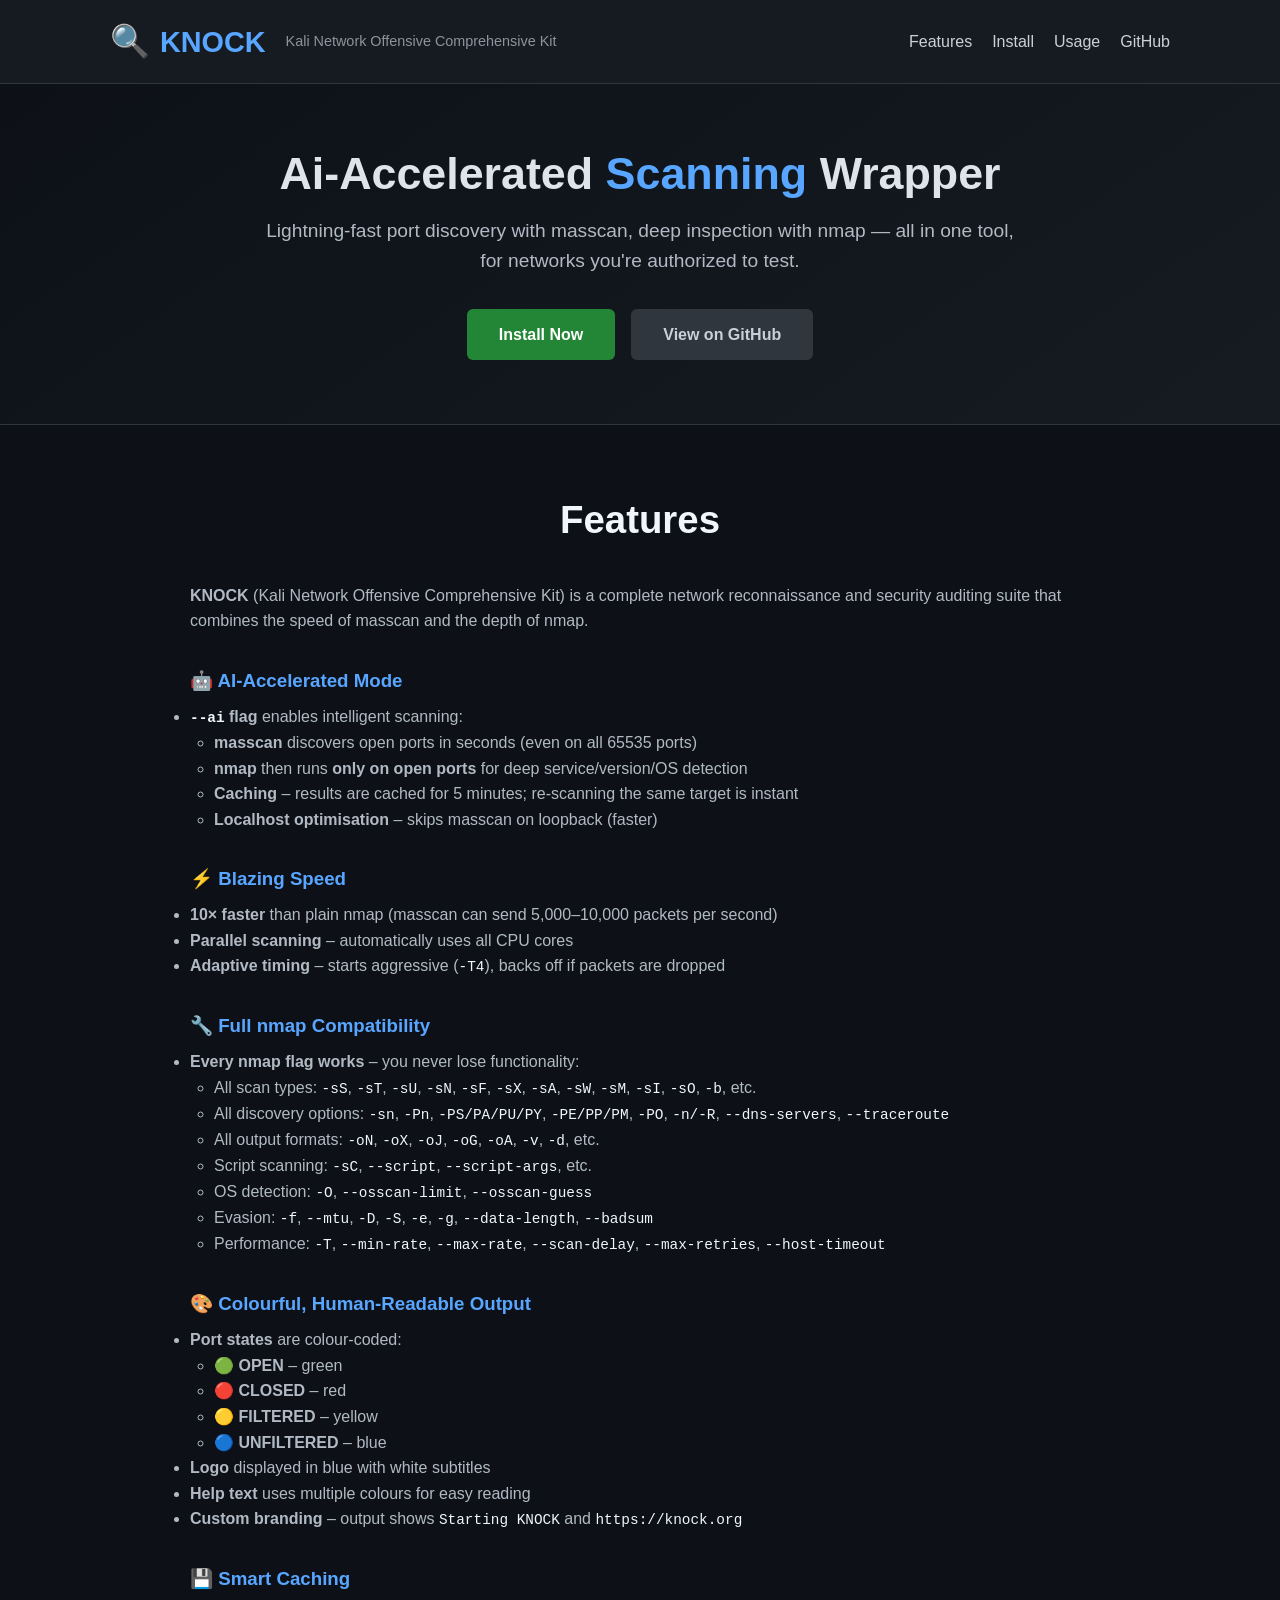
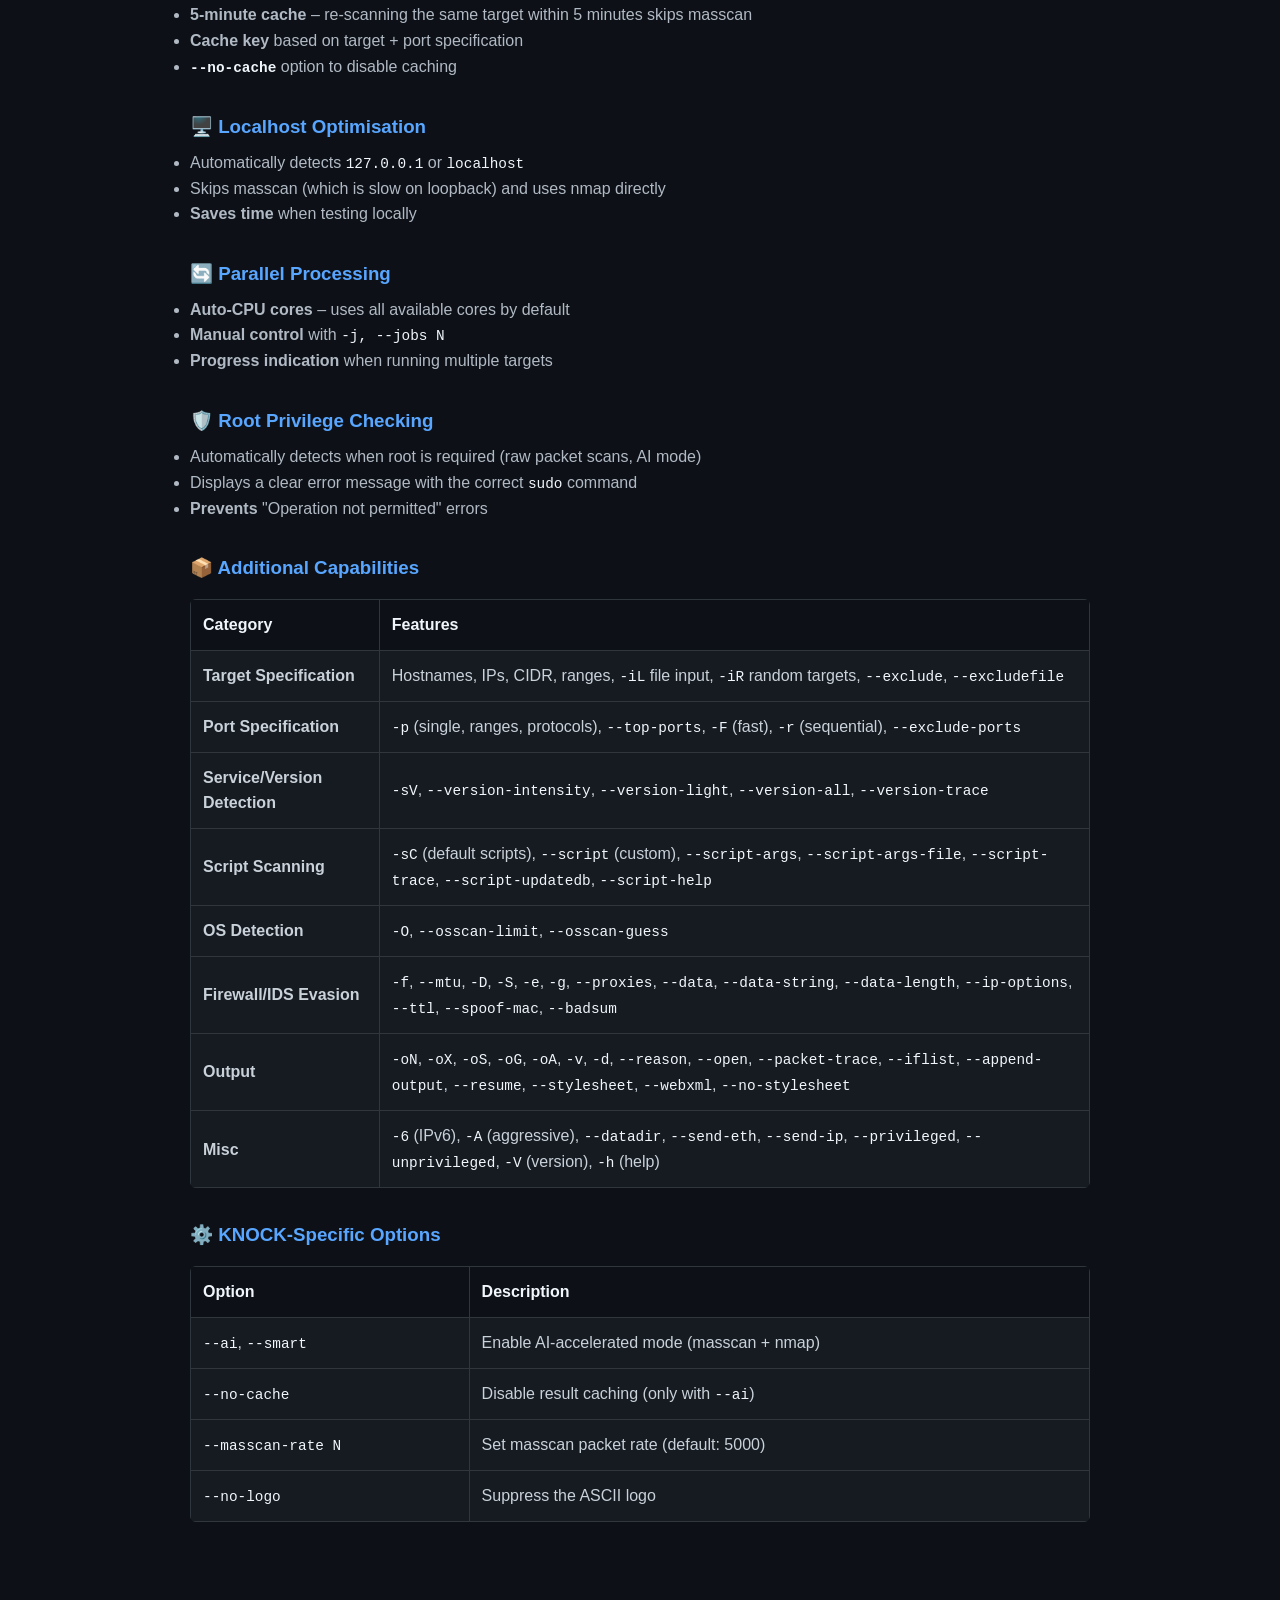
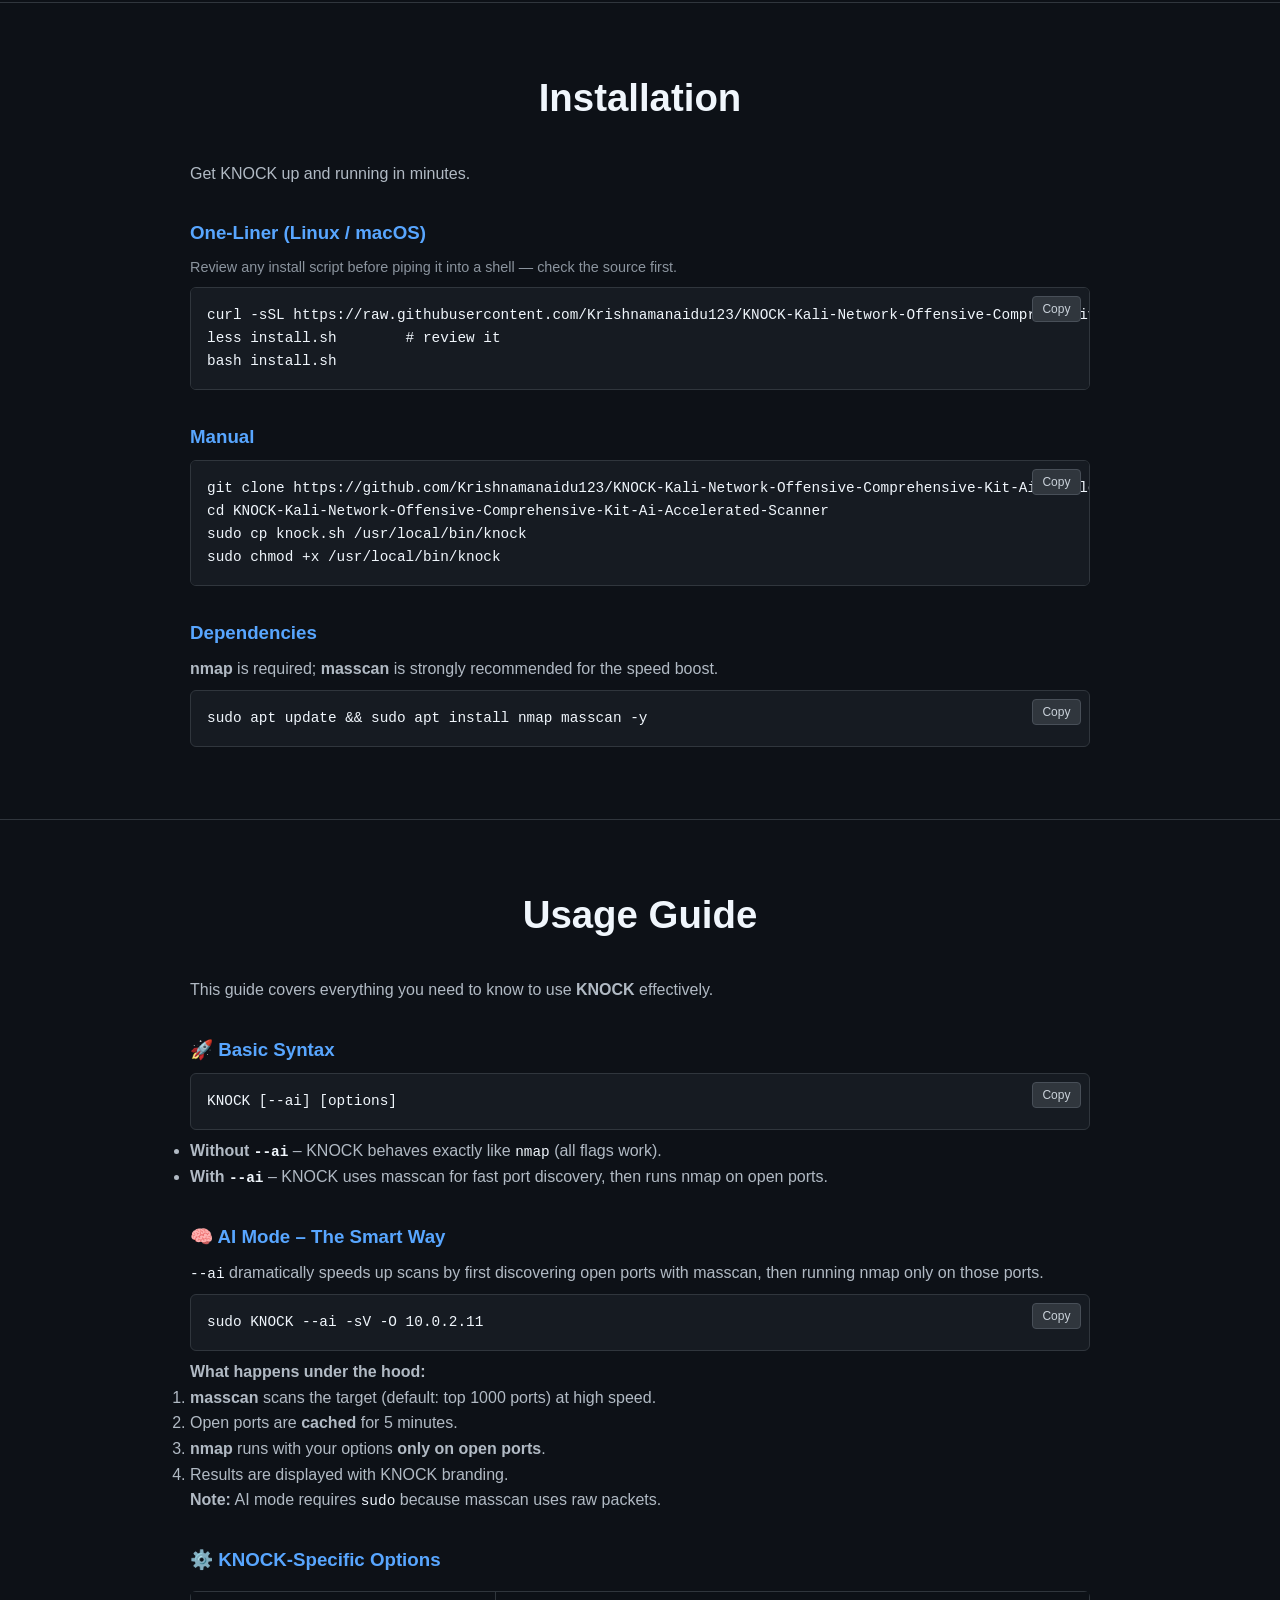
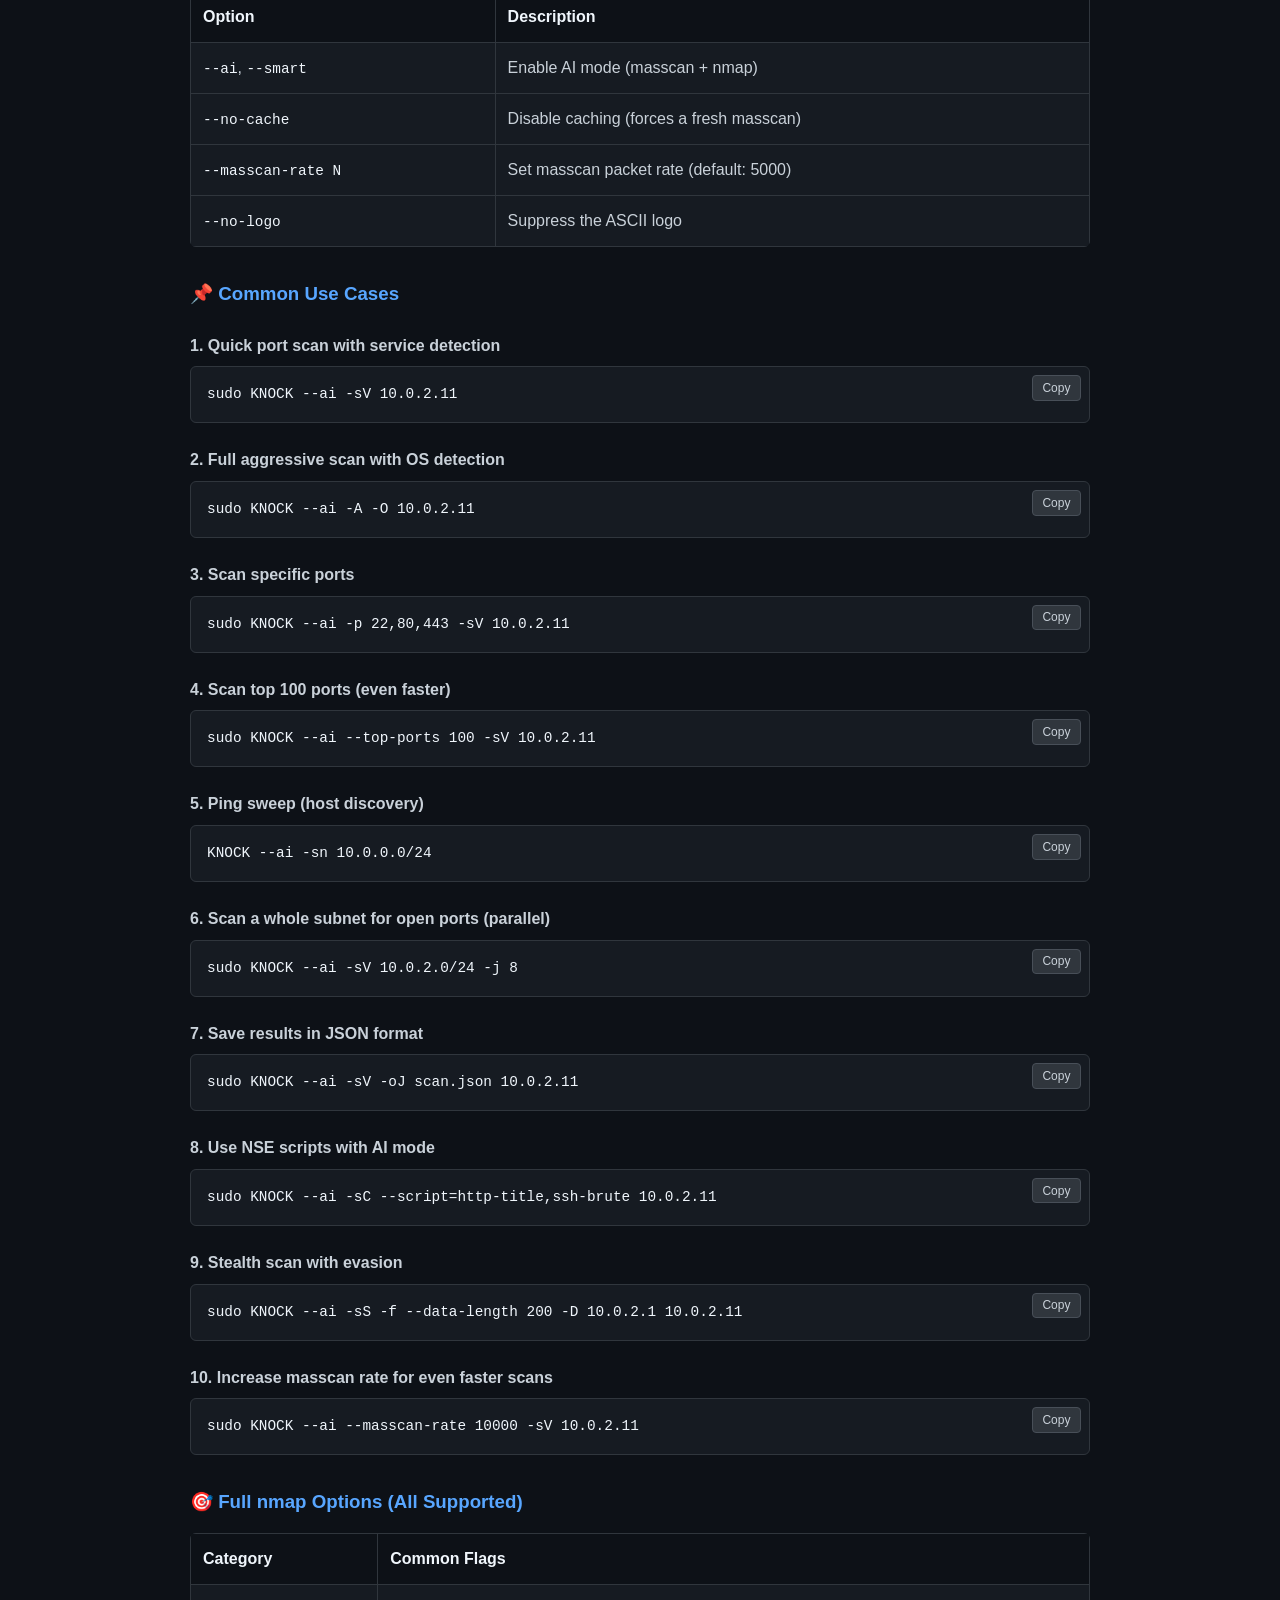
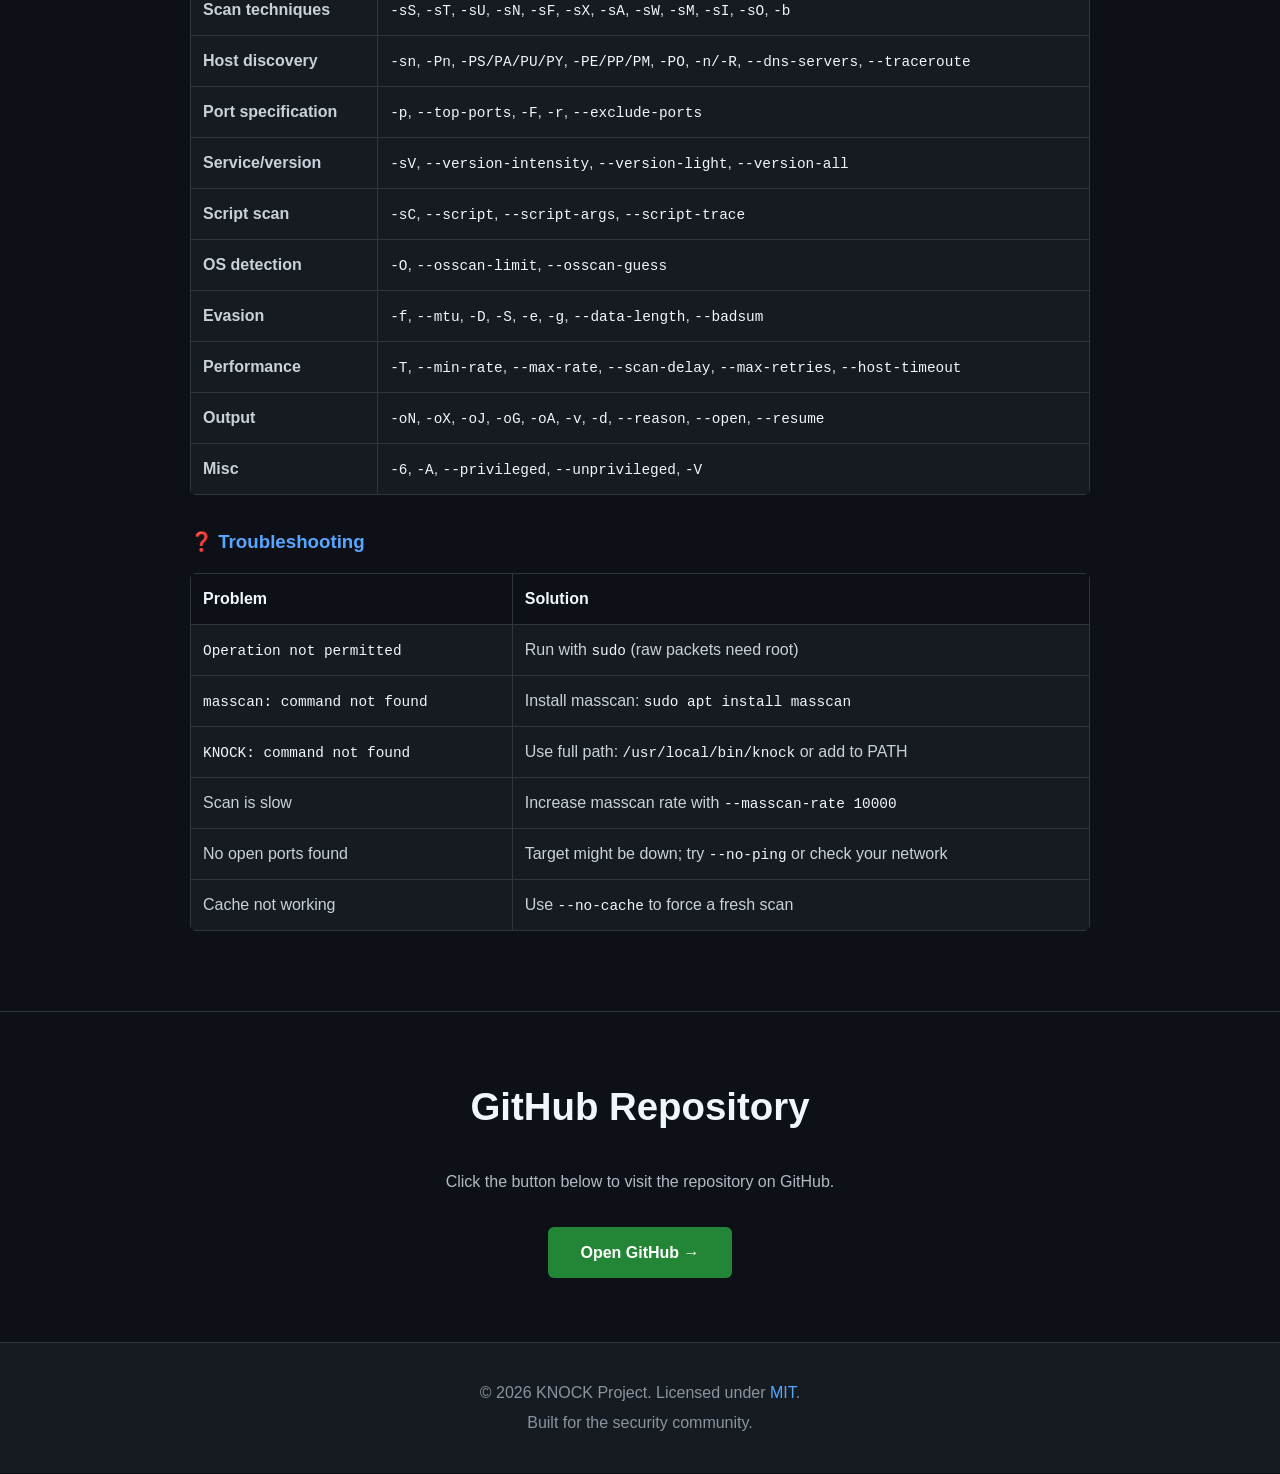
==== commit f539a268: "Update index.html" ====
--- a/website/index.html
+++ b/website/index.html
@@ -452,3 +452,5 @@
 
 </body>
 </html>
+
+fix the code and develope the website as given
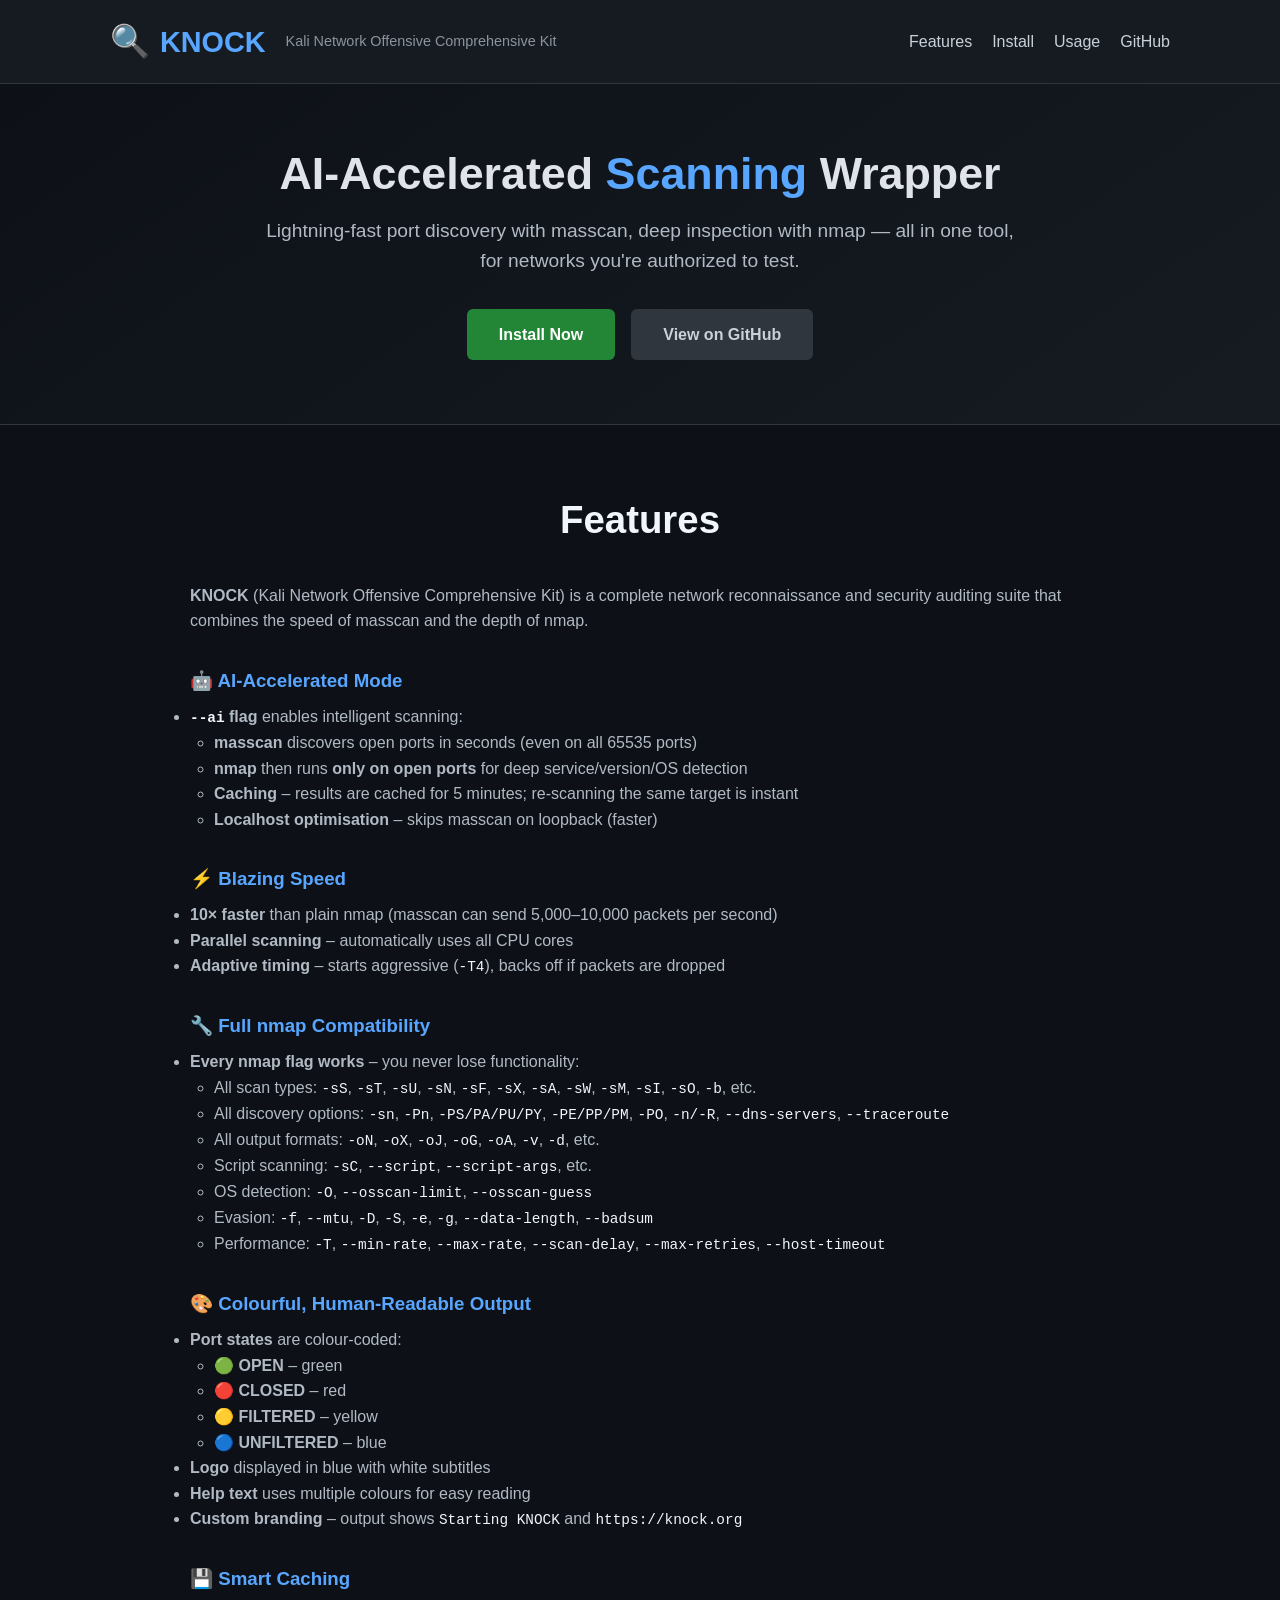
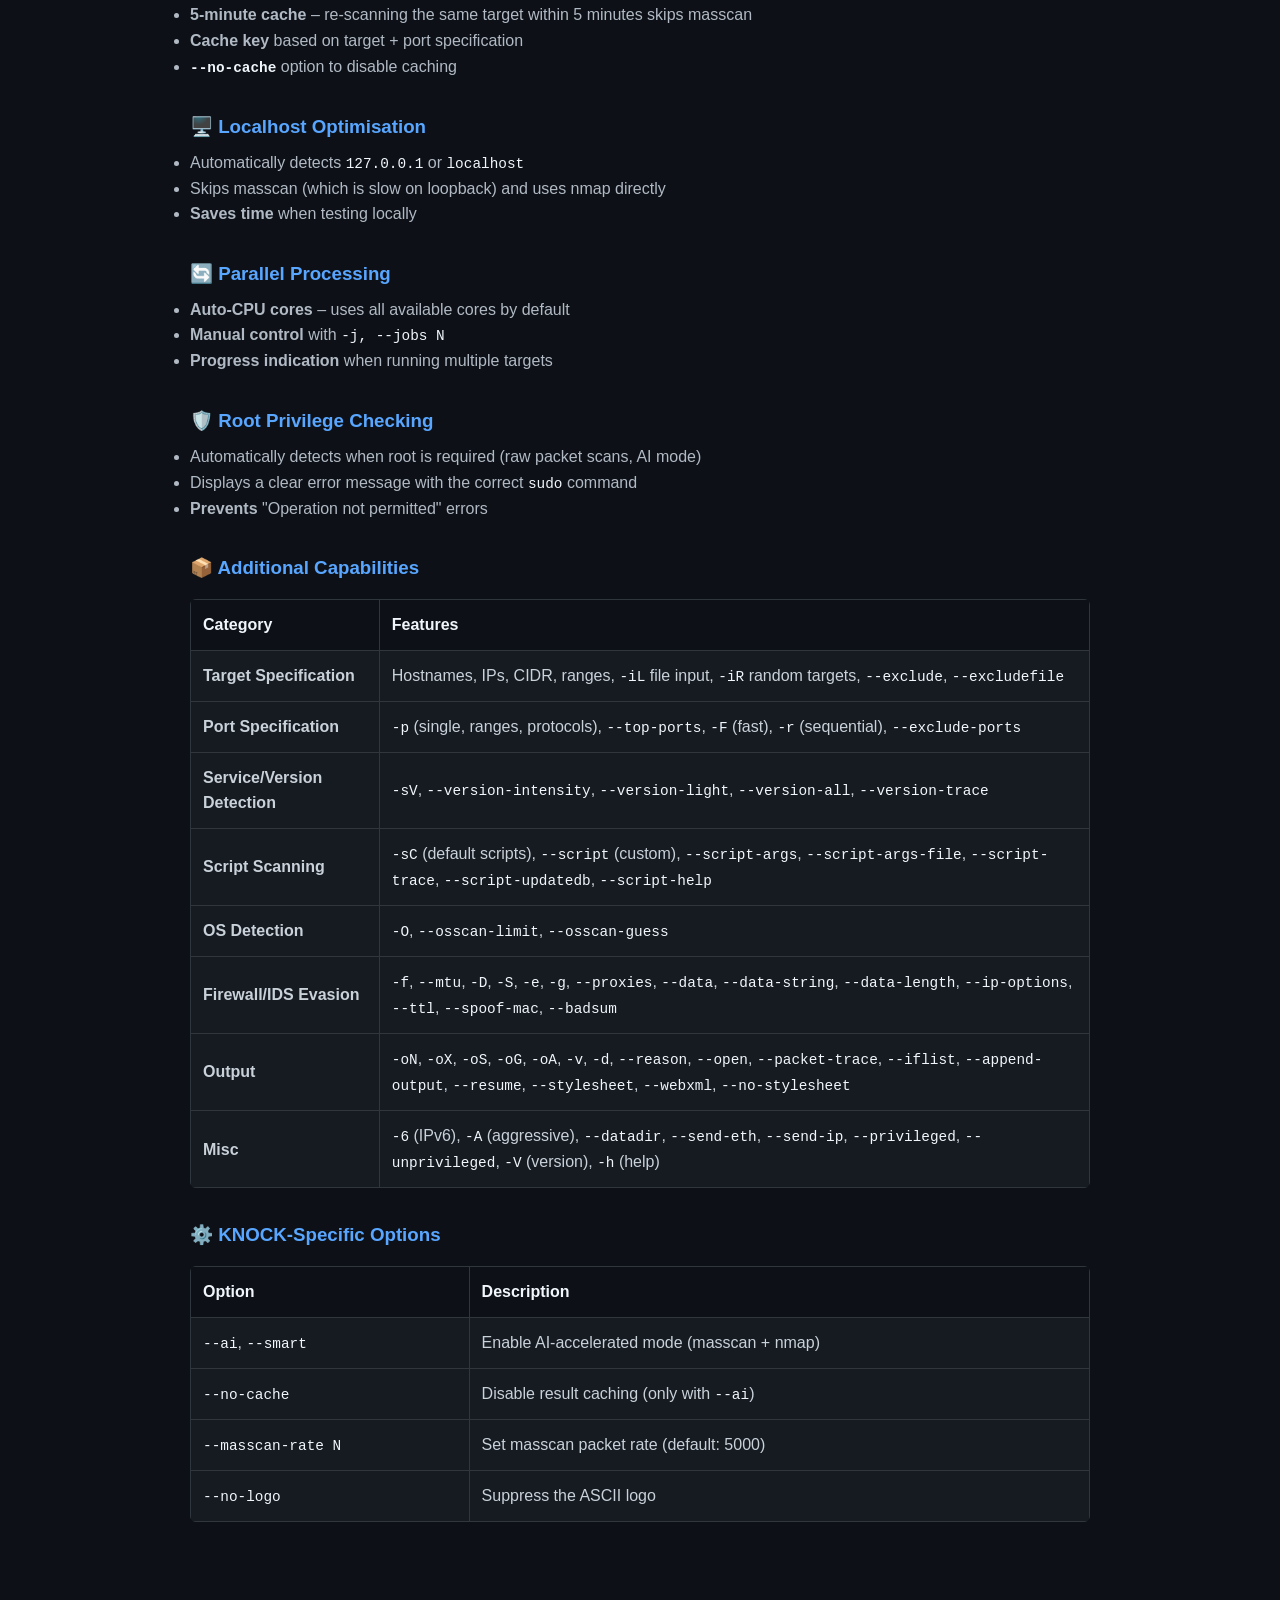
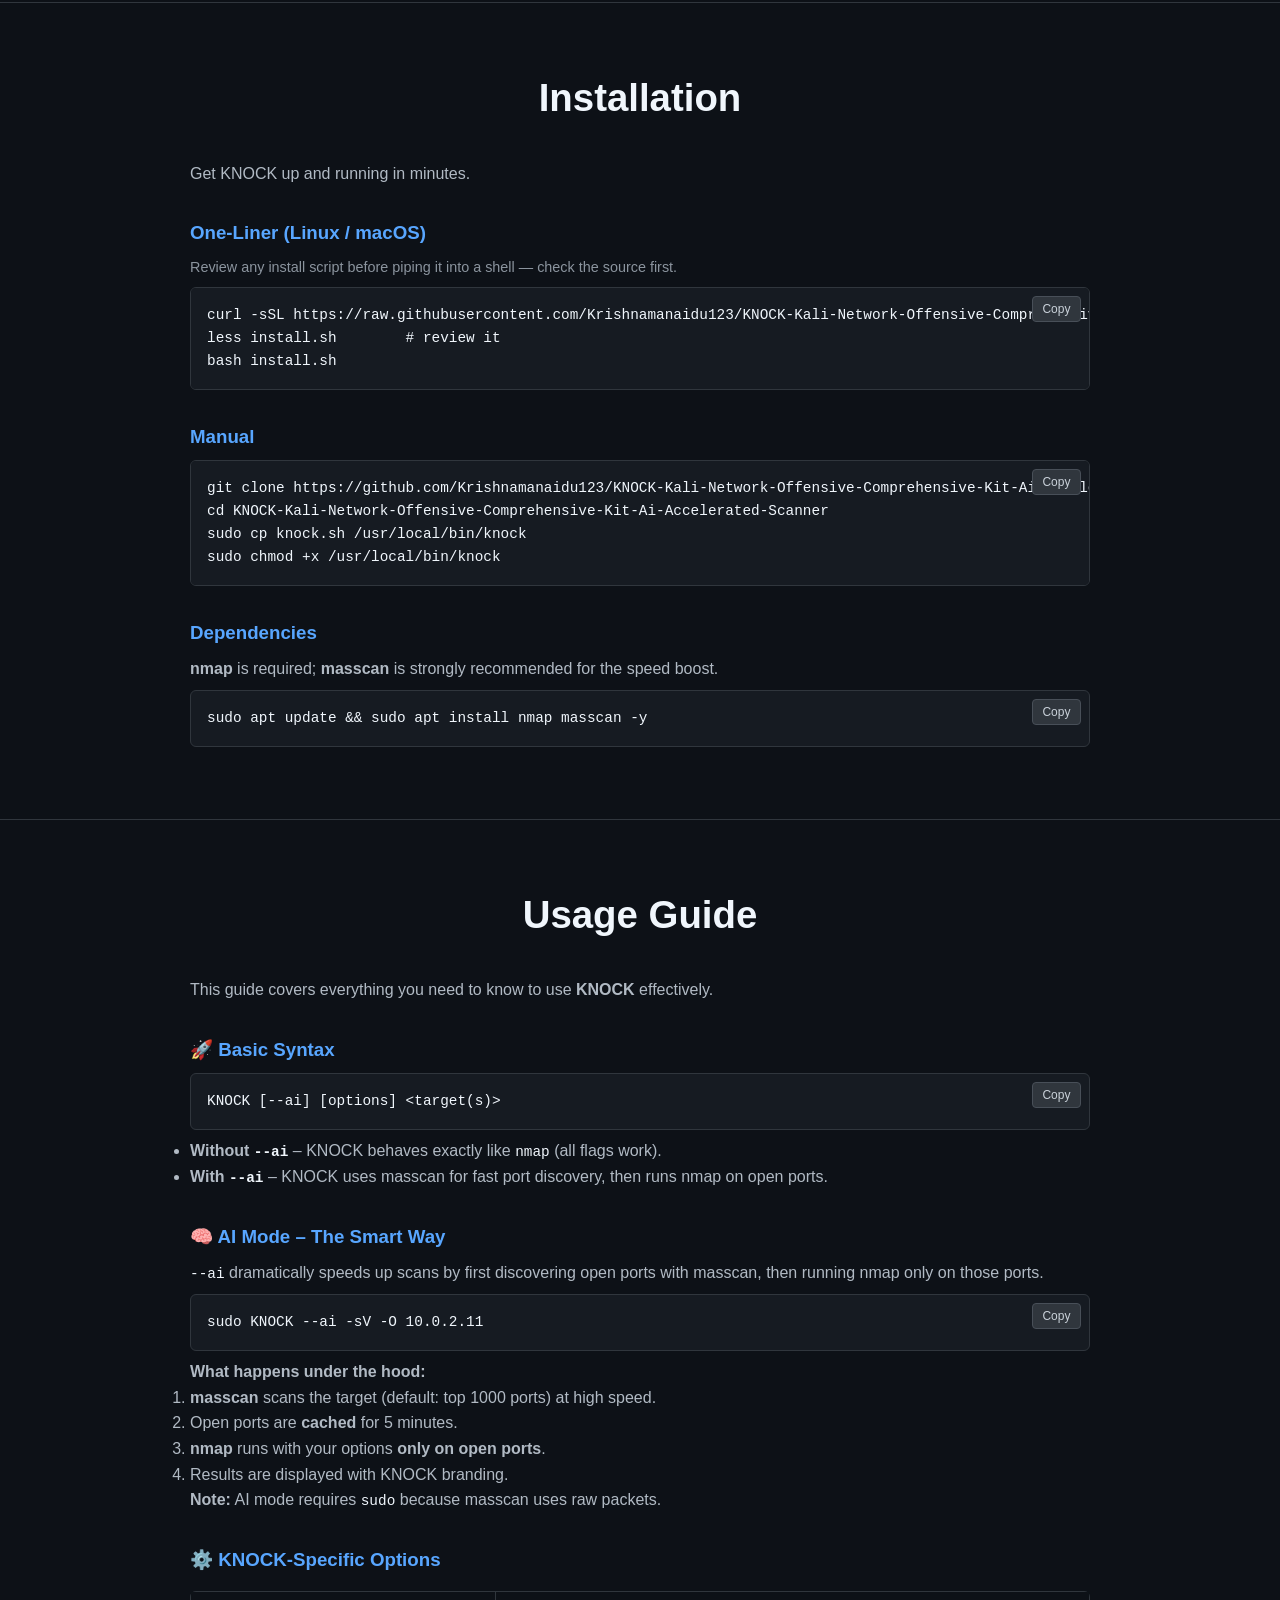
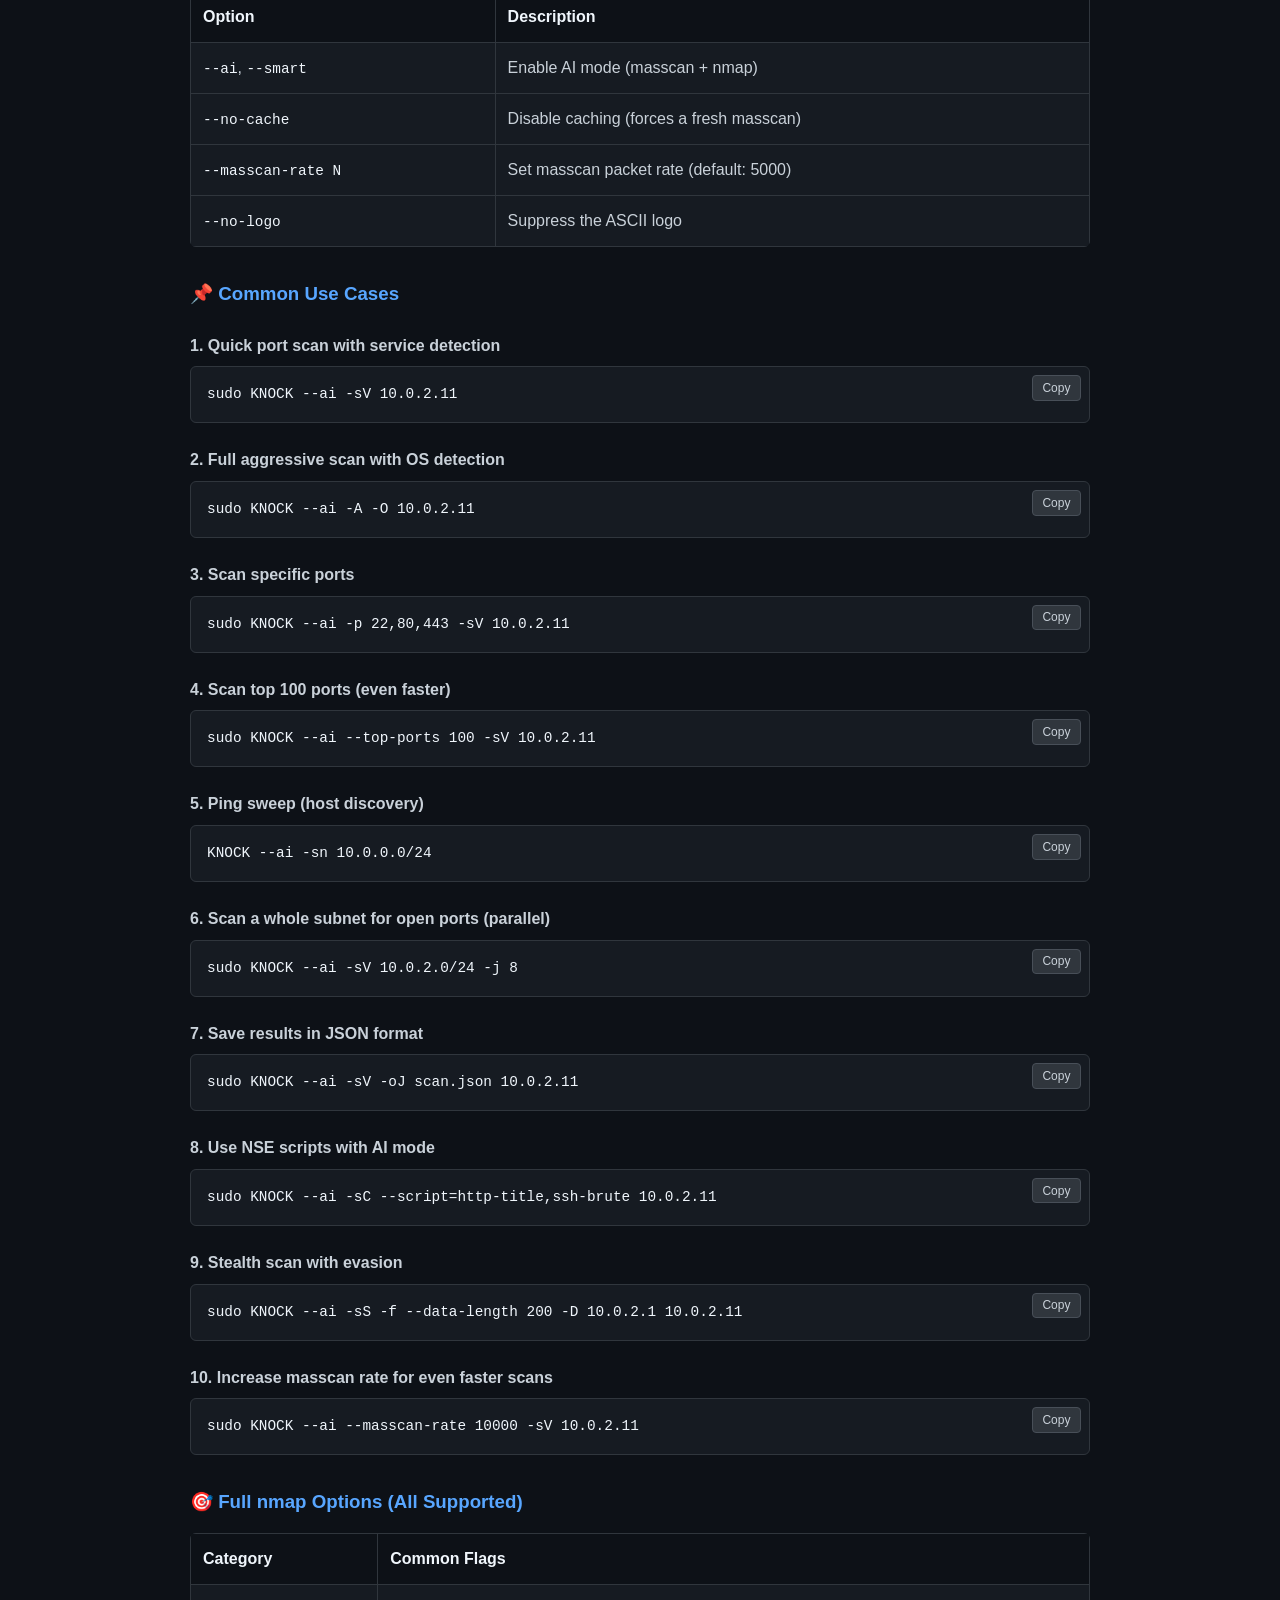
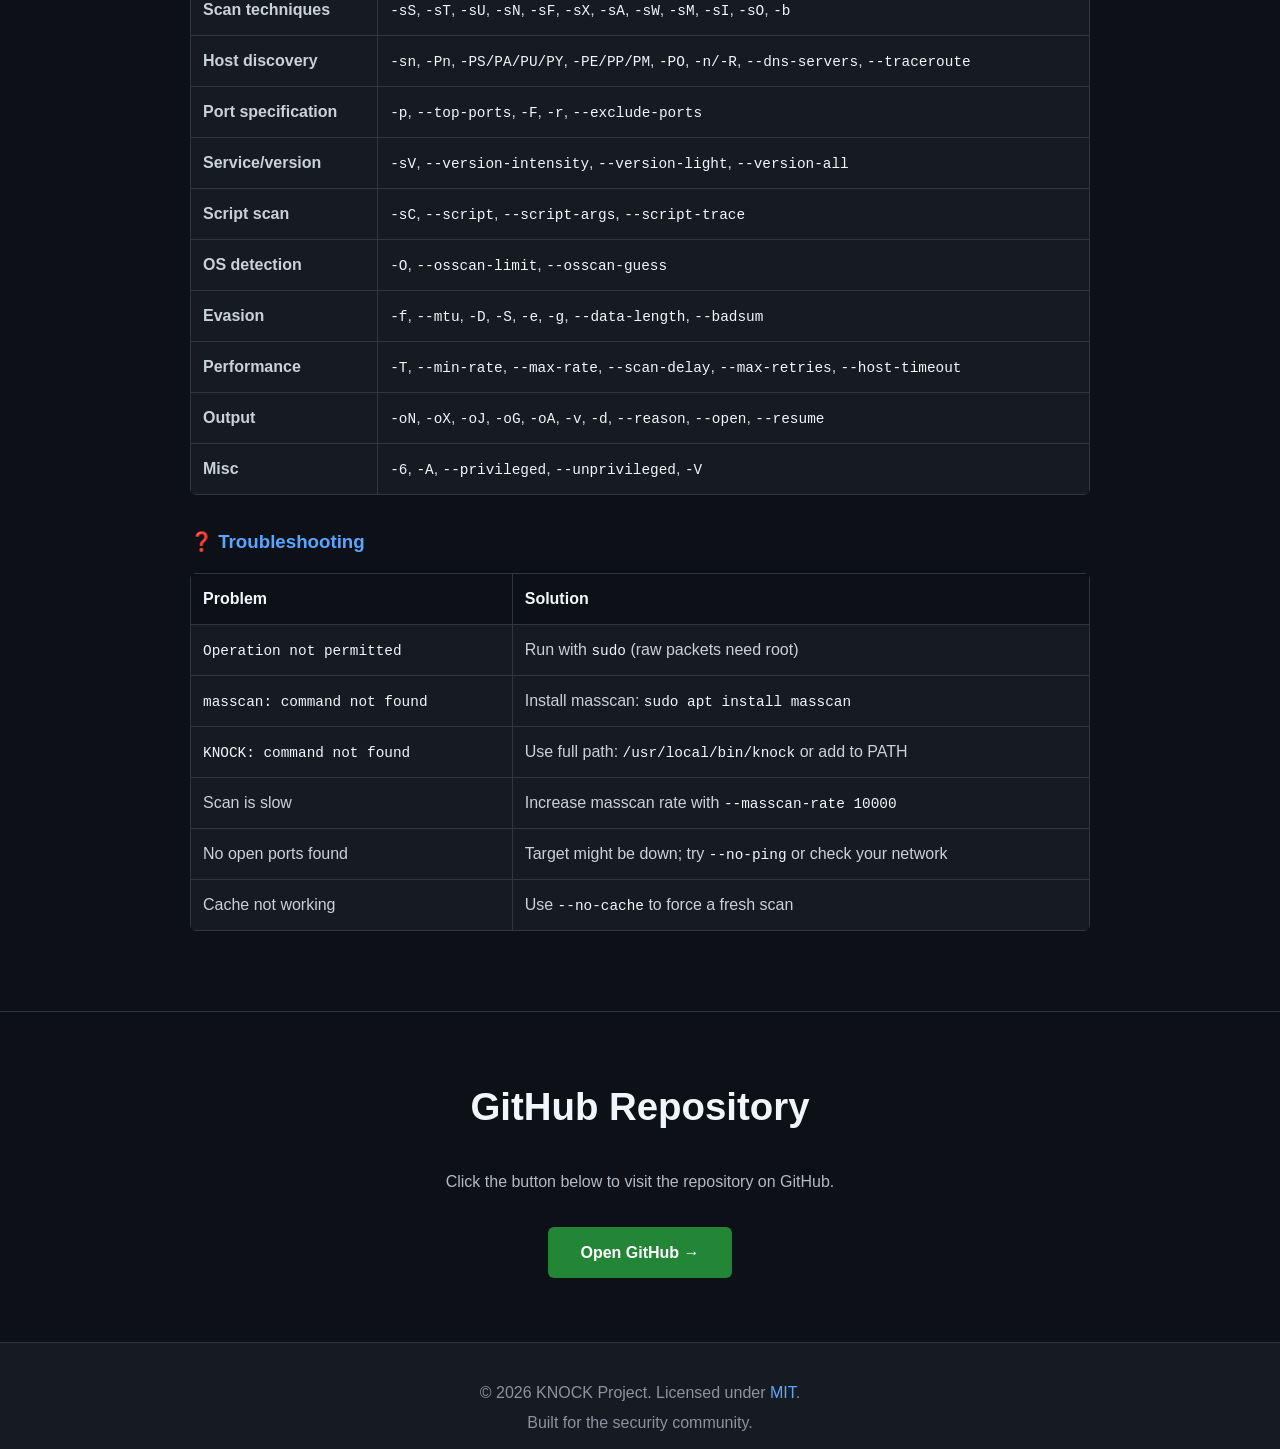
==== commit 445a02bb: "Rename knock-website-fixed.html to index.html" ====
--- a/website/index.html
+++ b/website/index.html
@@ -13,7 +13,7 @@
         @media (prefers-reduced-motion: reduce) { html { scroll-behavior: auto; } }
         body { font-family: 'Segoe UI', Tahoma, Geneva, Verdana, sans-serif; background: #0b0e14; color: #e0e4ea; line-height: 1.6; }
         .container { max-width: 1100px; margin: 0 auto; padding: 0 20px; }
-        a:focus-visible { outline: 2px solid #58a6ff; outline-offset: 2px; }
+        a:focus-visible, button:focus-visible { outline: 2px solid #58a6ff; outline-offset: 2px; }
         .skip-link { position: absolute; left: -999px; top: 0; background: #58a6ff; color: #0b0e14; padding: 10px 16px; border-radius: 0 0 6px 0; z-index: 100; font-weight: 600; }
         .skip-link:focus { left: 0; }
 
@@ -62,7 +62,7 @@
         /* ===== CODE BLOCKS (clear, minimal) ===== */
         pre { position: relative; background: #161b22; padding: 1rem; padding-right: 3.5rem; border-radius: 6px; overflow-x: auto; margin: 0.5rem 0; border: 1px solid #30363d; }
         code { font-family: 'Fira Code', 'Consolas', monospace; color: #f0f6fc; font-size: 0.9rem; }
-        .copy-btn { position: absolute; top: 0.5rem; right: 0.5rem; background: #30363d; color: #c9d1d9; border: 1px solid #484f58; border-radius: 4px; font-size: 0.75rem; padding: 0.3rem 0.6rem; cursor: pointer; transition: background 0.2s ease, color 0.2s ease; }
+        .copy-btn { position: absolute; top: 0.5rem; right: 0.5rem; background: #30363d; color: #c9d1d9; border: 1px solid #484f58; border-radius: 4px; font-size: 0.75rem; padding: 0.3rem 0.6rem; cursor: pointer; }
         .copy-btn:hover { background: #484f58; color: #f0f6fc; }
         .copy-btn.copied { background: #238636; color: #fff; border-color: #238636; }
 
@@ -77,7 +77,6 @@
             nav { display: none; width: 100%; flex-direction: column; align-items: flex-start; gap: 0.75rem; padding-top: 0.75rem; }
             nav.open { display: flex; }
             nav a { margin-left: 0; }
-            .hero .container { flex-direction: column; }
             .hero-text h2 { font-size: 2rem; }
         }
     </style>
@@ -111,7 +110,7 @@
         <section class="hero">
             <div class="container">
                 <div class="hero-text">
-                    <h2>Ai‑Accelerated <span class="highlight">  Scanning </span> Wrapper </h2>
+                    <h2> AI‑Accelerated  <span class="highlight"> Scanning </span> Wrapper </h2>
                     <p>Lightning-fast port discovery with masscan, deep inspection with nmap — all in one tool, for networks you're authorized to test.</p>
                     <div class="cta">
                         <a href="#install" class="btn primary">Install Now</a>
@@ -121,8 +120,7 @@
             </div>
         </section>
 
-
-
+        
         <!-- FEATURES -->
         <section id="features" class="section-page">
             <div class="container">
@@ -271,7 +269,7 @@
                     <p>This guide covers everything you need to know to use <strong>KNOCK</strong> effectively.</p>
 
                     <h3>🚀 Basic Syntax</h3>
-                    <pre><code>KNOCK [--ai] [options] <target(s)></code></pre>
+                    <pre><code>KNOCK [--ai] [options] &lt;target(s)&gt;</code></pre>
                     <ul>
                         <li><strong>Without <code>--ai</code></strong> – KNOCK behaves exactly like <code>nmap</code> (all flags work).</li>
                         <li><strong>With <code>--ai</code></strong> – KNOCK uses masscan for fast port discovery, then runs nmap on open ports.</li>
@@ -360,12 +358,12 @@
     <div class="container">
         <div class="content" style="text-align: center;">
             <h2>GitHub Repository</h2>
-            
+
             <!-- Updated description text -->
             <p style="color: #b1bac4; margin-top: 1.5rem;">Click the button below to visit the repository on GitHub.</p>
-            
+
             <p style="margin-top: 2rem;">
-                <a href="https://github.com/Krishnamanaidu123/KNOCK-Kali-Network-Offensive-Comprehensive-Kit-Ai-Accelerated-Scanner" target="_blank" rel="noopener noreferrer" class="btn primary" style="display: inline-block; padding: 0.8rem 2rem; border-radius: 6px; text-decoration: none; font-weight: 600; background: #238636; color: #fff; transition: background 0.2s ease;">
+                <a href="https://github.com/Krishnamanaidu123/KNOCK-Kali-Network-Offensive-Comprehensive-Kit-Ai-Accelerated-Scanner" target="_blank" rel="noopener noreferrer" class="btn primary">
                     Open GitHub →
                 </a>
             </p>
@@ -452,5 +450,3 @@
 
 </body>
 </html>
-
-fix the code and develope the website as given
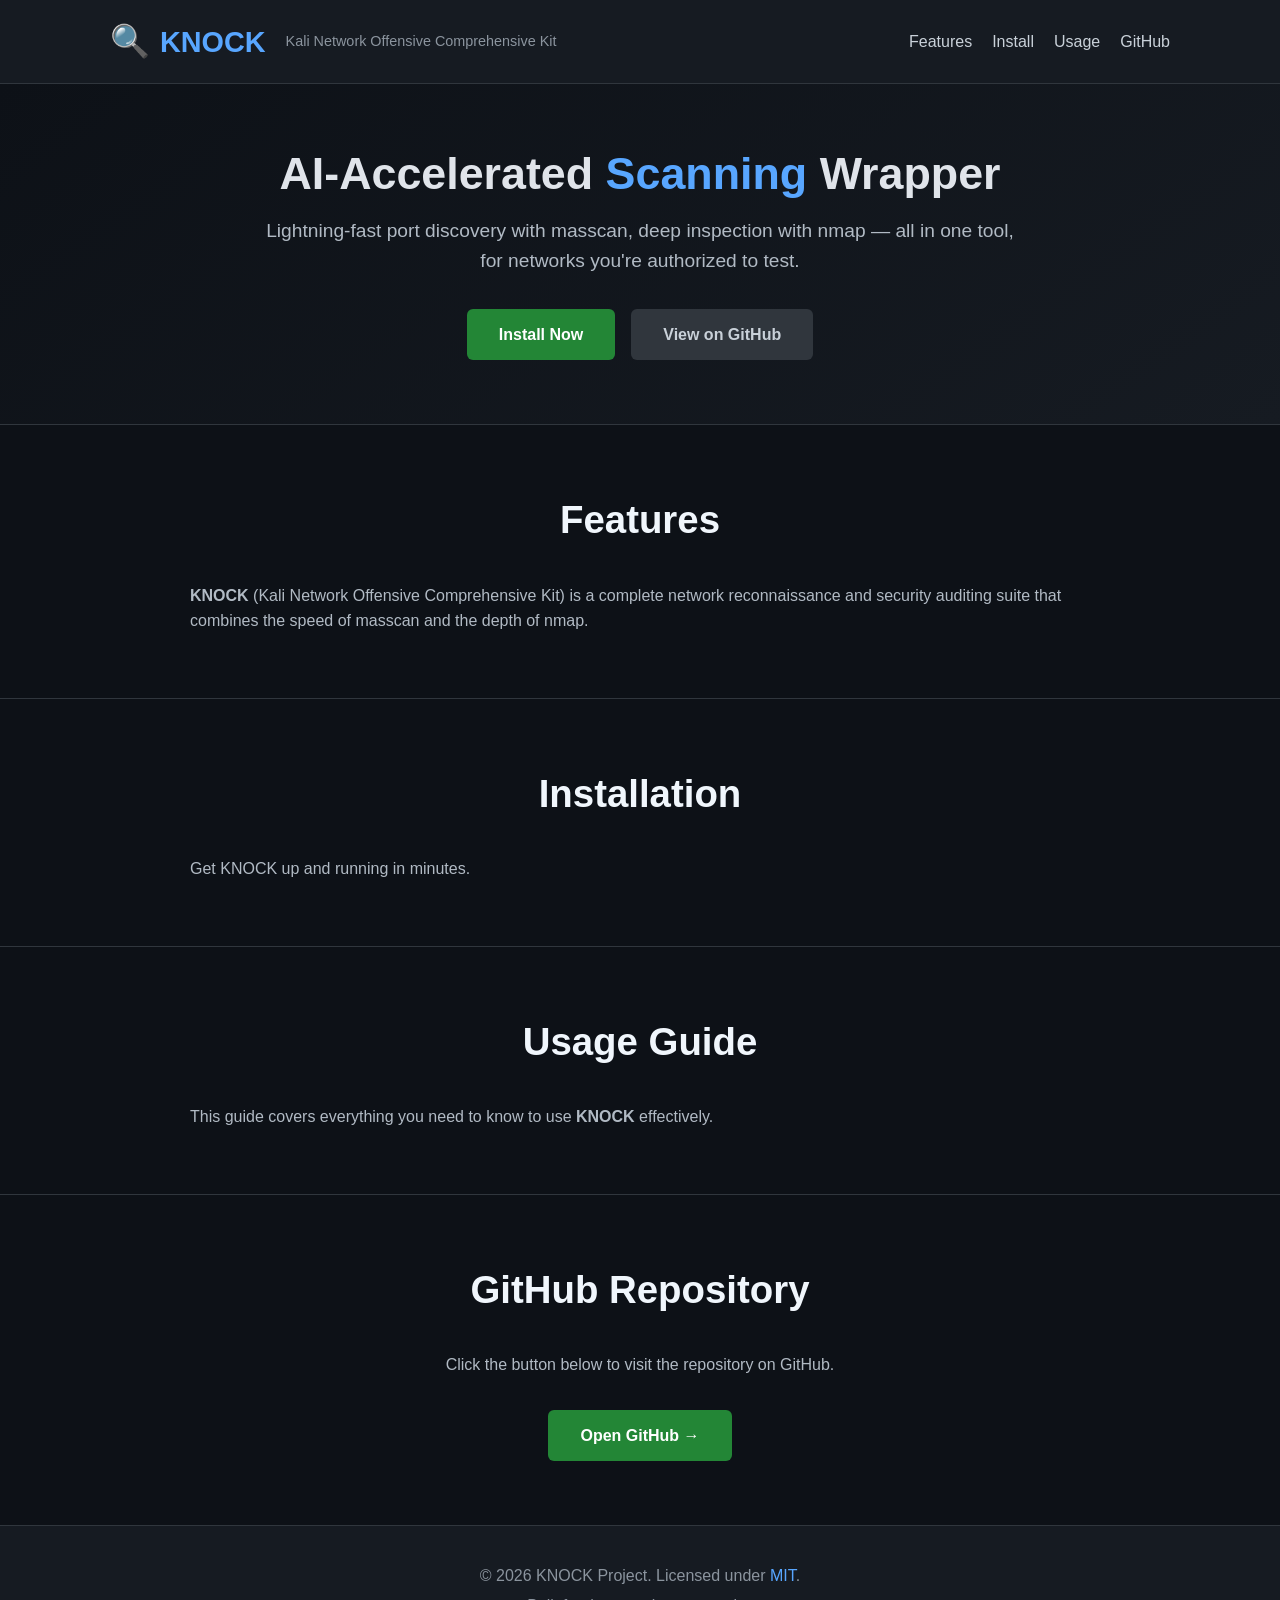
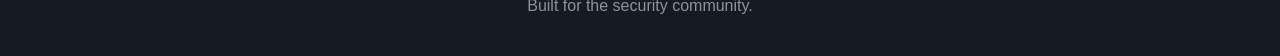
==== commit 0da358be: "Clean up index.html and enhance GitHub section Removed commented sections from CSS and HTML for clar" ====
--- a/website/index.html
+++ b/website/index.html
@@ -7,7 +7,6 @@
     <meta name="description" content="KNOCK pairs masscan's speed with nmap's depth, plus adaptive tuning, for faster authorized network reconnaissance." />
     <link rel="icon" href="data:image/svg+xml,<svg xmlns='http://www.w3.org/2000/svg' viewBox='0 0 100 100'><text y='.9em' font-size='90'>🔍</text></svg>" />
     <style>
-        /* ===== RESET & BASE ===== */
         * { margin: 0; padding: 0; box-sizing: border-box; }
         html { scroll-behavior: smooth; }
         @media (prefers-reduced-motion: reduce) { html { scroll-behavior: auto; } }
@@ -17,7 +16,6 @@
         .skip-link { position: absolute; left: -999px; top: 0; background: #58a6ff; color: #0b0e14; padding: 10px 16px; border-radius: 0 0 6px 0; z-index: 100; font-weight: 600; }
         .skip-link:focus { left: 0; }
 
-        /* ===== HEADER ===== */
         header { background: #161b22; padding: 1rem 0; border-bottom: 1px solid #30363d; position: sticky; top: 0; z-index: 20; }
         header .container { display: flex; justify-content: space-between; align-items: center; flex-wrap: wrap; gap: 0.5rem; }
         .logo { display: flex; align-items: center; gap: 10px; flex-wrap: wrap; }
@@ -31,7 +29,6 @@
         .nav-toggle { display: none; flex-direction: column; justify-content: center; gap: 5px; background: none; border: none; cursor: pointer; padding: 8px; }
         .nav-toggle span { width: 24px; height: 2px; background: #c9d1d9; display: block; }
 
-        /* ===== HERO (without demo code) ===== */
         .hero { padding: 4rem 0; background: linear-gradient(145deg, #0d1117 0%, #161b22 100%); text-align: center; }
         .hero .container { max-width: 800px; }
         .hero-text h2 { font-size: clamp(2rem, 4vw, 2.8rem); margin-bottom: 1rem; line-height: 1.15; }
@@ -44,7 +41,6 @@
         .btn.secondary { background: #30363d; color: #c9d1d9; }
         .btn.secondary:hover { background: #484f58; }
 
-        /* ===== SECTIONS ===== */
         .section-page { padding: 4rem 0; background: #0d1117; border-top: 1px solid #30363d; }
         .section-page:first-of-type { border-top: none; }
         .section-page h2 { text-align: center; font-size: 2.4rem; margin-bottom: 2rem; color: #f0f6fc; }
@@ -59,19 +55,16 @@
         .section-page .content td { color: #c9d1d9; }
         .section-page .content .note { color: #8b949e; font-size: 0.9rem; margin-bottom: 0.25rem; }
 
-        /* ===== CODE BLOCKS (clear, minimal) ===== */
         pre { position: relative; background: #161b22; padding: 1rem; padding-right: 3.5rem; border-radius: 6px; overflow-x: auto; margin: 0.5rem 0; border: 1px solid #30363d; }
         code { font-family: 'Fira Code', 'Consolas', monospace; color: #f0f6fc; font-size: 0.9rem; }
         .copy-btn { position: absolute; top: 0.5rem; right: 0.5rem; background: #30363d; color: #c9d1d9; border: 1px solid #484f58; border-radius: 4px; font-size: 0.75rem; padding: 0.3rem 0.6rem; cursor: pointer; }
         .copy-btn:hover { background: #484f58; color: #f0f6fc; }
         .copy-btn.copied { background: #238636; color: #fff; border-color: #238636; }
 
-        /* ===== FOOTER ===== */
         footer { background: #161b22; padding: 2rem 0; text-align: center; border-top: 1px solid #30363d; }
         footer a { color: #58a6ff; text-decoration: none; }
         footer p { color: #8b949e; margin: 0.3rem 0; }
 
-        /* ===== RESPONSIVE ===== */
         @media (max-width: 768px) {
             .nav-toggle { display: flex; }
             nav { display: none; width: 100%; flex-direction: column; align-items: flex-start; gap: 0.75rem; padding-top: 0.75rem; }
@@ -82,10 +75,7 @@
     </style>
 </head>
 <body>
-
     <a class="skip-link" href="#main">Skip to content</a>
-
-    <!-- HEADER -->
     <header>
         <div class="container">
             <div class="logo">
@@ -106,11 +96,10 @@
     </header>
 
     <main id="main">
-        <!-- HERO (no demo) -->
         <section class="hero">
             <div class="container">
                 <div class="hero-text">
-                    <h2> AI‑Accelerated  <span class="highlight"> Scanning </span> Wrapper </h2>
+                    <h2>AI‑Accelerated <span class="highlight">Scanning</span> Wrapper</h2>
                     <p>Lightning-fast port discovery with masscan, deep inspection with nmap — all in one tool, for networks you're authorized to test.</p>
                     <div class="cta">
                         <a href="#install" class="btn primary">Install Now</a>
@@ -120,259 +109,23 @@
             </div>
         </section>
 
-        
-        <!-- FEATURES -->
-        <section id="features" class="section-page">
+        <section id="features" class="section-page"><div class="container"><div class="content"><h2>Features</h2><p><strong>KNOCK</strong> (Kali Network Offensive Comprehensive Kit) is a complete network reconnaissance and security auditing suite that combines the speed of masscan and the depth of nmap.</p></div></div></section>
+        <section id="install" class="section-page"><div class="container"><div class="content"><h2>Installation</h2><p>Get KNOCK up and running in minutes.</p></div></div></section>
+        <section id="usage" class="section-page"><div class="container"><div class="content"><h2>Usage Guide</h2><p>This guide covers everything you need to know to use <strong>KNOCK</strong> effectively.</p></div></div></section>
+
+        <section id="github" class="section-page">
             <div class="container">
-                <div class="content">
-                    <h2>Features</h2>
-                    <p><strong>KNOCK</strong> (Kali Network Offensive Comprehensive Kit) is a complete network reconnaissance and security auditing suite that combines the speed of masscan and the depth of nmap.</p>
-
-                    <h3>🤖 AI‑Accelerated Mode</h3>
-                    <ul>
-                        <li><strong><code>--ai</code> flag</strong> enables intelligent scanning:
-                            <ul>
-                                <li><strong>masscan</strong> discovers open ports in seconds (even on all 65535 ports)</li>
-                                <li><strong>nmap</strong> then runs <strong>only on open ports</strong> for deep service/version/OS detection</li>
-                                <li><strong>Caching</strong> – results are cached for 5 minutes; re‑scanning the same target is instant</li>
-                                <li><strong>Localhost optimisation</strong> – skips masscan on loopback (faster)</li>
-                            </ul>
-                        </li>
-                    </ul>
-
-                    <h3>⚡ Blazing Speed</h3>
-                    <ul>
-                        <li><strong>10× faster</strong> than plain nmap (masscan can send 5,000–10,000 packets per second)</li>
-                        <li><strong>Parallel scanning</strong> – automatically uses all CPU cores</li>
-                        <li><strong>Adaptive timing</strong> – starts aggressive (<code>-T4</code>), backs off if packets are dropped</li>
-                    </ul>
-
-                    <h3>🔧 Full nmap Compatibility</h3>
-                    <ul>
-                        <li><strong>Every nmap flag works</strong> – you never lose functionality:
-                            <ul>
-                                <li>All scan types: <code>-sS</code>, <code>-sT</code>, <code>-sU</code>, <code>-sN</code>, <code>-sF</code>, <code>-sX</code>, <code>-sA</code>, <code>-sW</code>, <code>-sM</code>, <code>-sI</code>, <code>-sO</code>, <code>-b</code>, etc.</li>
-                                <li>All discovery options: <code>-sn</code>, <code>-Pn</code>, <code>-PS/PA/PU/PY</code>, <code>-PE/PP/PM</code>, <code>-PO</code>, <code>-n/-R</code>, <code>--dns-servers</code>, <code>--traceroute</code></li>
-                                <li>All output formats: <code>-oN</code>, <code>-oX</code>, <code>-oJ</code>, <code>-oG</code>, <code>-oA</code>, <code>-v</code>, <code>-d</code>, etc.</li>
-                                <li>Script scanning: <code>-sC</code>, <code>--script</code>, <code>--script-args</code>, etc.</li>
-                                <li>OS detection: <code>-O</code>, <code>--osscan-limit</code>, <code>--osscan-guess</code></li>
-                                <li>Evasion: <code>-f</code>, <code>--mtu</code>, <code>-D</code>, <code>-S</code>, <code>-e</code>, <code>-g</code>, <code>--data-length</code>, <code>--badsum</code></li>
-                                <li>Performance: <code>-T</code>, <code>--min-rate</code>, <code>--max-rate</code>, <code>--scan-delay</code>, <code>--max-retries</code>, <code>--host-timeout</code></li>
-                            </ul>
-                        </li>
-                    </ul>
-
-                    <h3>🎨 Colourful, Human‑Readable Output</h3>
-                    <ul>
-                        <li><strong>Port states</strong> are colour‑coded:
-                            <ul>
-                                <li>🟢 <strong>OPEN</strong> – green</li>
-                                <li>🔴 <strong>CLOSED</strong> – red</li>
-                                <li>🟡 <strong>FILTERED</strong> – yellow</li>
-                                <li>🔵 <strong>UNFILTERED</strong> – blue</li>
-                            </ul>
-                        </li>
-                        <li><strong>Logo</strong> displayed in blue with white subtitles</li>
-                        <li><strong>Help text</strong> uses multiple colours for easy reading</li>
-                        <li><strong>Custom branding</strong> – output shows <code>Starting KNOCK</code> and <code>https://knock.org</code></li>
-                    </ul>
-
-                    <h3>💾 Smart Caching</h3>
-                    <ul>
-                        <li><strong>5‑minute cache</strong> – re‑scanning the same target within 5 minutes skips masscan</li>
-                        <li><strong>Cache key</strong> based on target + port specification</li>
-                        <li><strong><code>--no-cache</code></strong> option to disable caching</li>
-                    </ul>
-
-                    <h3>🖥️ Localhost Optimisation</h3>
-                    <ul>
-                        <li>Automatically detects <code>127.0.0.1</code> or <code>localhost</code></li>
-                        <li>Skips masscan (which is slow on loopback) and uses nmap directly</li>
-                        <li><strong>Saves time</strong> when testing locally</li>
-                    </ul>
-
-                    <h3>🔄 Parallel Processing</h3>
-                    <ul>
-                        <li><strong>Auto‑CPU cores</strong> – uses all available cores by default</li>
-                        <li><strong>Manual control</strong> with <code>-j, --jobs N</code></li>
-                        <li><strong>Progress indication</strong> when running multiple targets</li>
-                    </ul>
-
-                    <h3>🛡️ Root Privilege Checking</h3>
-                    <ul>
-                        <li>Automatically detects when root is required (raw packet scans, AI mode)</li>
-                        <li>Displays a clear error message with the correct <code>sudo</code> command</li>
-                        <li><strong>Prevents</strong> "Operation not permitted" errors</li>
-                    </ul>
-
-                    <h3>📦 Additional Capabilities</h3>
-                    <table>
-                        <thead><tr><th>Category</th><th>Features</th></tr></thead>
-                        <tbody>
-                            <tr><td><strong>Target Specification</strong></td><td>Hostnames, IPs, CIDR, ranges, <code>-iL</code> file input, <code>-iR</code> random targets, <code>--exclude</code>, <code>--excludefile</code></td></tr>
-                            <tr><td><strong>Port Specification</strong></td><td><code>-p</code> (single, ranges, protocols), <code>--top-ports</code>, <code>-F</code> (fast), <code>-r</code> (sequential), <code>--exclude-ports</code></td></tr>
-                            <tr><td><strong>Service/Version Detection</strong></td><td><code>-sV</code>, <code>--version-intensity</code>, <code>--version-light</code>, <code>--version-all</code>, <code>--version-trace</code></td></tr>
-                            <tr><td><strong>Script Scanning</strong></td><td><code>-sC</code> (default scripts), <code>--script</code> (custom), <code>--script-args</code>, <code>--script-args-file</code>, <code>--script-trace</code>, <code>--script-updatedb</code>, <code>--script-help</code></td></tr>
-                            <tr><td><strong>OS Detection</strong></td><td><code>-O</code>, <code>--osscan-limit</code>, <code>--osscan-guess</code></td></tr>
-                            <tr><td><strong>Firewall/IDS Evasion</strong></td><td><code>-f</code>, <code>--mtu</code>, <code>-D</code>, <code>-S</code>, <code>-e</code>, <code>-g</code>, <code>--proxies</code>, <code>--data</code>, <code>--data-string</code>, <code>--data-length</code>, <code>--ip-options</code>, <code>--ttl</code>, <code>--spoof-mac</code>, <code>--badsum</code></td></tr>
-                            <tr><td><strong>Output</strong></td><td><code>-oN</code>, <code>-oX</code>, <code>-oS</code>, <code>-oG</code>, <code>-oA</code>, <code>-v</code>, <code>-d</code>, <code>--reason</code>, <code>--open</code>, <code>--packet-trace</code>, <code>--iflist</code>, <code>--append-output</code>, <code>--resume</code>, <code>--stylesheet</code>, <code>--webxml</code>, <code>--no-stylesheet</code></td></tr>
-                            <tr><td><strong>Misc</strong></td><td><code>-6</code> (IPv6), <code>-A</code> (aggressive), <code>--datadir</code>, <code>--send-eth</code>, <code>--send-ip</code>, <code>--privileged</code>, <code>--unprivileged</code>, <code>-V</code> (version), <code>-h</code> (help)</td></tr>
-                        </tbody>
-                    </table>
-
-                    <h3>⚙️ KNOCK‑Specific Options</h3>
-                    <table>
-                        <thead><tr><th>Option</th><th>Description</th></tr></thead>
-                        <tbody>
-                            <tr><td><code>--ai</code>, <code>--smart</code></td><td>Enable AI‑accelerated mode (masscan + nmap)</td></tr>
-                            <tr><td><code>--no-cache</code></td><td>Disable result caching (only with <code>--ai</code>)</td></tr>
-                            <tr><td><code>--masscan-rate N</code></td><td>Set masscan packet rate (default: 5000)</td></tr>
-                            <tr><td><code>--no-logo</code></td><td>Suppress the ASCII logo</td></tr>
-                        </tbody>
-                    </table>
+                <div class="content" style="text-align: center;">
+                    <h2>GitHub Repository</h2>
+                    <p style="color: #b1bac4; margin-top: 1.5rem;">Click the button below to visit the repository on GitHub.</p>
+                    <p style="margin-top: 2rem;">
+                        <a href="https://github.com/Krishnamanaidu123/KNOCK-Kali-Network-Offensive-Comprehensive-Kit-Ai-Accelerated-Scanner" target="_blank" rel="noopener noreferrer" class="btn primary">Open GitHub →</a>
+                    </p>
                 </div>
             </div>
         </section>
-
-        <!-- INSTALL -->
-        <section id="install" class="section-page">
-            <div class="container">
-                <div class="content">
-                    <h2>Installation</h2>
-                    <p>Get KNOCK up and running in minutes.</p>
-
-                    <h3>One‑Liner (Linux / macOS)</h3>
-                    <p class="note">Review any install script before piping it into a shell — check the source first.</p>
-                    <pre><code>curl -sSL https://raw.githubusercontent.com/Krishnamanaidu123/KNOCK-Kali-Network-Offensive-Comprehensive-Kit-Ai-Accelerated-Scanner/main/install.sh -o install.sh
-less install.sh        # review it
-bash install.sh</code></pre>
-
-                    <h3>Manual</h3>
-                    <pre><code>git clone https://github.com/Krishnamanaidu123/KNOCK-Kali-Network-Offensive-Comprehensive-Kit-Ai-Accelerated-Scanner.git
-cd KNOCK-Kali-Network-Offensive-Comprehensive-Kit-Ai-Accelerated-Scanner
-sudo cp knock.sh /usr/local/bin/knock
-sudo chmod +x /usr/local/bin/knock</code></pre>
-
-                    <h3>Dependencies</h3>
-                    <p><strong>nmap</strong> is required; <strong>masscan</strong> is strongly recommended for the speed boost.</p>
-                    <pre><code>sudo apt update && sudo apt install nmap masscan -y</code></pre>
-
-                </div>
-            </div>
-        </section>
-
-        <!-- USAGE -->
-        <section id="usage" class="section-page">
-            <div class="container">
-                <div class="content">
-                    <h2>Usage Guide</h2>
-                    <p>This guide covers everything you need to know to use <strong>KNOCK</strong> effectively.</p>
-
-                    <h3>🚀 Basic Syntax</h3>
-                    <pre><code>KNOCK [--ai] [options] &lt;target(s)&gt;</code></pre>
-                    <ul>
-                        <li><strong>Without <code>--ai</code></strong> – KNOCK behaves exactly like <code>nmap</code> (all flags work).</li>
-                        <li><strong>With <code>--ai</code></strong> – KNOCK uses masscan for fast port discovery, then runs nmap on open ports.</li>
-                    </ul>
-
-                    <h3>🧠 AI Mode – The Smart Way</h3>
-                    <p><code>--ai</code> dramatically speeds up scans by first discovering open ports with masscan, then running nmap only on those ports.</p>
-                    <pre><code>sudo KNOCK --ai -sV -O 10.0.2.11</code></pre>
-                    <p><strong>What happens under the hood:</strong></p>
-                    <ol>
-                        <li><strong>masscan</strong> scans the target (default: top 1000 ports) at high speed.</li>
-                        <li>Open ports are <strong>cached</strong> for 5 minutes.</li>
-                        <li><strong>nmap</strong> runs with your options <strong>only on open ports</strong>.</li>
-                        <li>Results are displayed with KNOCK branding.</li>
-                    </ol>
-                    <p><strong>Note:</strong> AI mode requires <code>sudo</code> because masscan uses raw packets.</p>
-
-                    <h3>⚙️ KNOCK‑Specific Options</h3>
-                    <table>
-                        <thead><tr><th>Option</th><th>Description</th></tr></thead>
-                        <tbody>
-                            <tr><td><code>--ai</code>, <code>--smart</code></td><td>Enable AI mode (masscan + nmap)</td></tr>
-                            <tr><td><code>--no-cache</code></td><td>Disable caching (forces a fresh masscan)</td></tr>
-                            <tr><td><code>--masscan-rate N</code></td><td>Set masscan packet rate (default: 5000)</td></tr>
-                            <tr><td><code>--no-logo</code></td><td>Suppress the ASCII logo</td></tr>
-                        </tbody>
-                    </table>
-
-                    <h3>📌 Common Use Cases</h3>
-                    <h4>1. Quick port scan with service detection</h4>
-                    <pre><code>sudo KNOCK --ai -sV 10.0.2.11</code></pre>
-                    <h4>2. Full aggressive scan with OS detection</h4>
-                    <pre><code>sudo KNOCK --ai -A -O 10.0.2.11</code></pre>
-                    <h4>3. Scan specific ports</h4>
-                    <pre><code>sudo KNOCK --ai -p 22,80,443 -sV 10.0.2.11</code></pre>
-                    <h4>4. Scan top 100 ports (even faster)</h4>
-                    <pre><code>sudo KNOCK --ai --top-ports 100 -sV 10.0.2.11</code></pre>
-                    <h4>5. Ping sweep (host discovery)</h4>
-                    <pre><code>KNOCK --ai -sn 10.0.0.0/24</code></pre>
-                    <h4>6. Scan a whole subnet for open ports (parallel)</h4>
-                    <pre><code>sudo KNOCK --ai -sV 10.0.2.0/24 -j 8</code></pre>
-                    <h4>7. Save results in JSON format</h4>
-                    <pre><code>sudo KNOCK --ai -sV -oJ scan.json 10.0.2.11</code></pre>
-                    <h4>8. Use NSE scripts with AI mode</h4>
-                    <pre><code>sudo KNOCK --ai -sC --script=http-title,ssh-brute 10.0.2.11</code></pre>
-                    <h4>9. Stealth scan with evasion</h4>
-                    <pre><code>sudo KNOCK --ai -sS -f --data-length 200 -D 10.0.2.1 10.0.2.11</code></pre>
-                    <h4>10. Increase masscan rate for even faster scans</h4>
-                    <pre><code>sudo KNOCK --ai --masscan-rate 10000 -sV 10.0.2.11</code></pre>
-
-                    <h3>🎯 Full nmap Options (All Supported)</h3>
-                    <table>
-                        <thead><tr><th>Category</th><th>Common Flags</th></tr></thead>
-                        <tbody>
-                            <tr><td><strong>Scan techniques</strong></td><td><code>-sS</code>, <code>-sT</code>, <code>-sU</code>, <code>-sN</code>, <code>-sF</code>, <code>-sX</code>, <code>-sA</code>, <code>-sW</code>, <code>-sM</code>, <code>-sI</code>, <code>-sO</code>, <code>-b</code></td></tr>
-                            <tr><td><strong>Host discovery</strong></td><td><code>-sn</code>, <code>-Pn</code>, <code>-PS/PA/PU/PY</code>, <code>-PE/PP/PM</code>, <code>-PO</code>, <code>-n/-R</code>, <code>--dns-servers</code>, <code>--traceroute</code></td></tr>
-                            <tr><td><strong>Port specification</strong></td><td><code>-p</code>, <code>--top-ports</code>, <code>-F</code>, <code>-r</code>, <code>--exclude-ports</code></td></tr>
-                            <tr><td><strong>Service/version</strong></td><td><code>-sV</code>, <code>--version-intensity</code>, <code>--version-light</code>, <code>--version-all</code></td></tr>
-                            <tr><td><strong>Script scan</strong></td><td><code>-sC</code>, <code>--script</code>, <code>--script-args</code>, <code>--script-trace</code></td></tr>
-                            <tr><td><strong>OS detection</strong></td><td><code>-O</code>, <code>--osscan-limit</code>, <code>--osscan-guess</code></td></tr>
-                            <tr><td><strong>Evasion</strong></td><td><code>-f</code>, <code>--mtu</code>, <code>-D</code>, <code>-S</code>, <code>-e</code>, <code>-g</code>, <code>--data-length</code>, <code>--badsum</code></td></tr>
-                            <tr><td><strong>Performance</strong></td><td><code>-T</code>, <code>--min-rate</code>, <code>--max-rate</code>, <code>--scan-delay</code>, <code>--max-retries</code>, <code>--host-timeout</code></td></tr>
-                            <tr><td><strong>Output</strong></td><td><code>-oN</code>, <code>-oX</code>, <code>-oJ</code>, <code>-oG</code>, <code>-oA</code>, <code>-v</code>, <code>-d</code>, <code>--reason</code>, <code>--open</code>, <code>--resume</code></td></tr>
-                            <tr><td><strong>Misc</strong></td><td><code>-6</code>, <code>-A</code>, <code>--privileged</code>, <code>--unprivileged</code>, <code>-V</code></td></tr>
-                        </tbody>
-                    </table>
-
-                    <h3>❓ Troubleshooting</h3>
-                    <table>
-                        <thead><tr><th>Problem</th><th>Solution</th></tr></thead>
-                        <tbody>
-                            <tr><td><code>Operation not permitted</code></td><td>Run with <code>sudo</code> (raw packets need root)</td></tr>
-                            <tr><td><code>masscan: command not found</code></td><td>Install masscan: <code>sudo apt install masscan</code></td></tr>
-                            <tr><td><code>KNOCK: command not found</code></td><td>Use full path: <code>/usr/local/bin/knock</code> or add to PATH</td></tr>
-                            <tr><td>Scan is slow</td><td>Increase masscan rate with <code>--masscan-rate 10000</code></td></tr>
-                            <tr><td>No open ports found</td><td>Target might be down; try <code>--no-ping</code> or check your network</td></tr>
-                            <tr><td>Cache not working</td><td>Use <code>--no-cache</code> to force a fresh scan</td></tr>
-                        </tbody>
-                    </table>
-                </div>
-            </div>
-        </section>
-
-<!-- GITHUB -->
-<section id="github" class="section-page">
-    <div class="container">
-        <div class="content" style="text-align: center;">
-            <h2>GitHub Repository</h2>
-
-            <!-- Updated description text -->
-            <p style="color: #b1bac4; margin-top: 1.5rem;">Click the button below to visit the repository on GitHub.</p>
-
-            <p style="margin-top: 2rem;">
-                <a href="https://github.com/Krishnamanaidu123/KNOCK-Kali-Network-Offensive-Comprehensive-Kit-Ai-Accelerated-Scanner" target="_blank" rel="noopener noreferrer" class="btn primary">
-                    Open GitHub →
-                </a>
-            </p>
-        </div>
-    </div>
-</section>
     </main>
 
-    <!-- FOOTER -->
     <footer>
         <div class="container">
             <p>&copy; 2026 KNOCK Project. Licensed under <a href="https://opensource.org/licenses/MIT" target="_blank" rel="noopener noreferrer">MIT</a>.</p>
@@ -382,7 +135,6 @@
 
     <script>
         document.addEventListener('DOMContentLoaded', function () {
-            // Mobile nav toggle
             var toggle = document.getElementById('navToggle');
             var nav = document.getElementById('primaryNav');
             if (toggle && nav) {
@@ -398,7 +150,6 @@
                 });
             }
 
-            // Copy-to-clipboard on every code block
             document.querySelectorAll('pre').forEach(function (pre) {
                 var btn = document.createElement('button');
                 btn.className = 'copy-btn';
@@ -410,7 +161,6 @@
                 btn.addEventListener('click', function () {
                     var code = pre.querySelector('code');
                     var text = code ? code.innerText : pre.innerText;
-
                     var finish = function () {
                         btn.textContent = 'Copied!';
                         btn.classList.add('copied');
@@ -419,11 +169,8 @@
                             btn.classList.remove('copied');
                         }, 1500);
                     };
-
                     if (navigator.clipboard && navigator.clipboard.writeText) {
-                        navigator.clipboard.writeText(text).then(finish).catch(function () {
-                            fallbackCopy(text, finish);
-                        });
+                        navigator.clipboard.writeText(text).then(finish).catch(function () { fallbackCopy(text, finish); });
                     } else {
                         fallbackCopy(text, finish);
                     }
@@ -437,16 +184,11 @@
                 textarea.style.opacity = '0';
                 document.body.appendChild(textarea);
                 textarea.select();
-                try {
-                    document.execCommand('copy');
-                } catch (err) {
-                    /* clipboard unavailable; silently ignore */
-                }
+                try { document.execCommand('copy'); } catch (err) {}
                 document.body.removeChild(textarea);
                 done();
             }
         });
     </script>
-
 </body>
 </html>
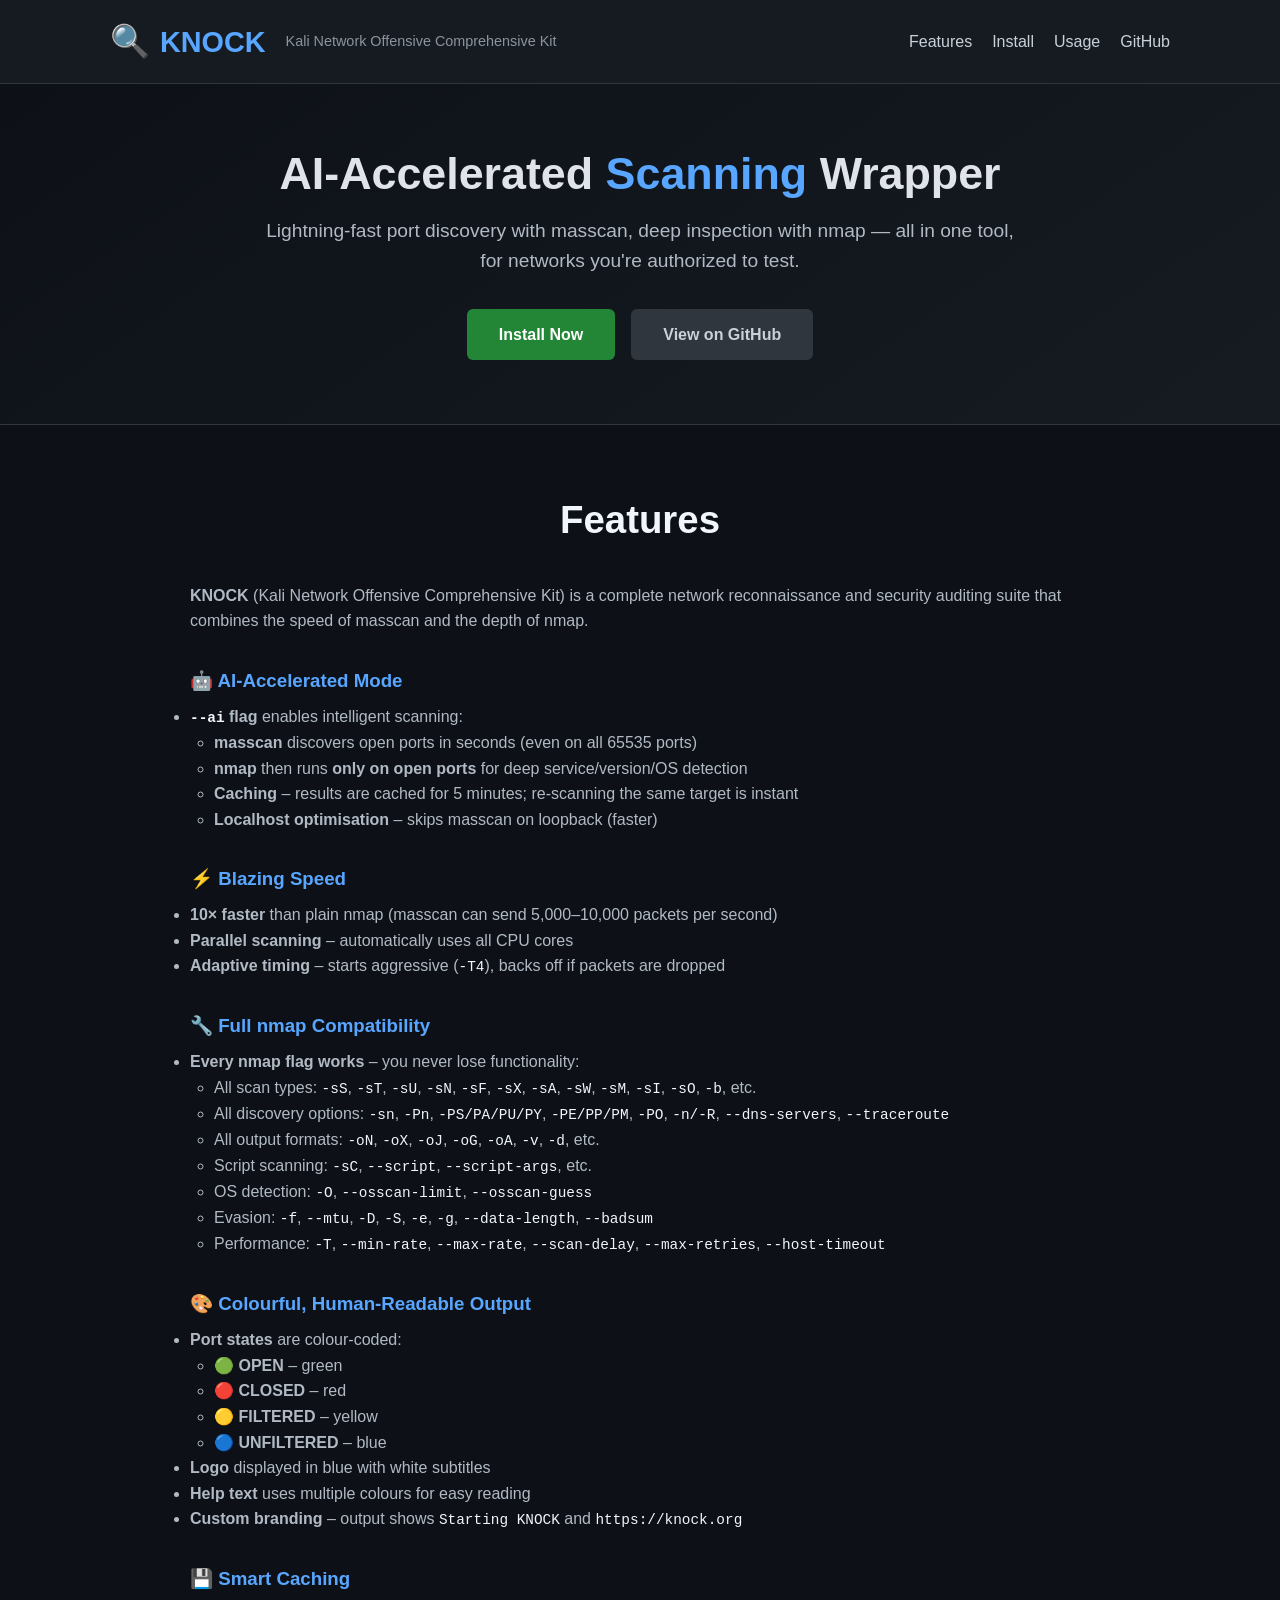
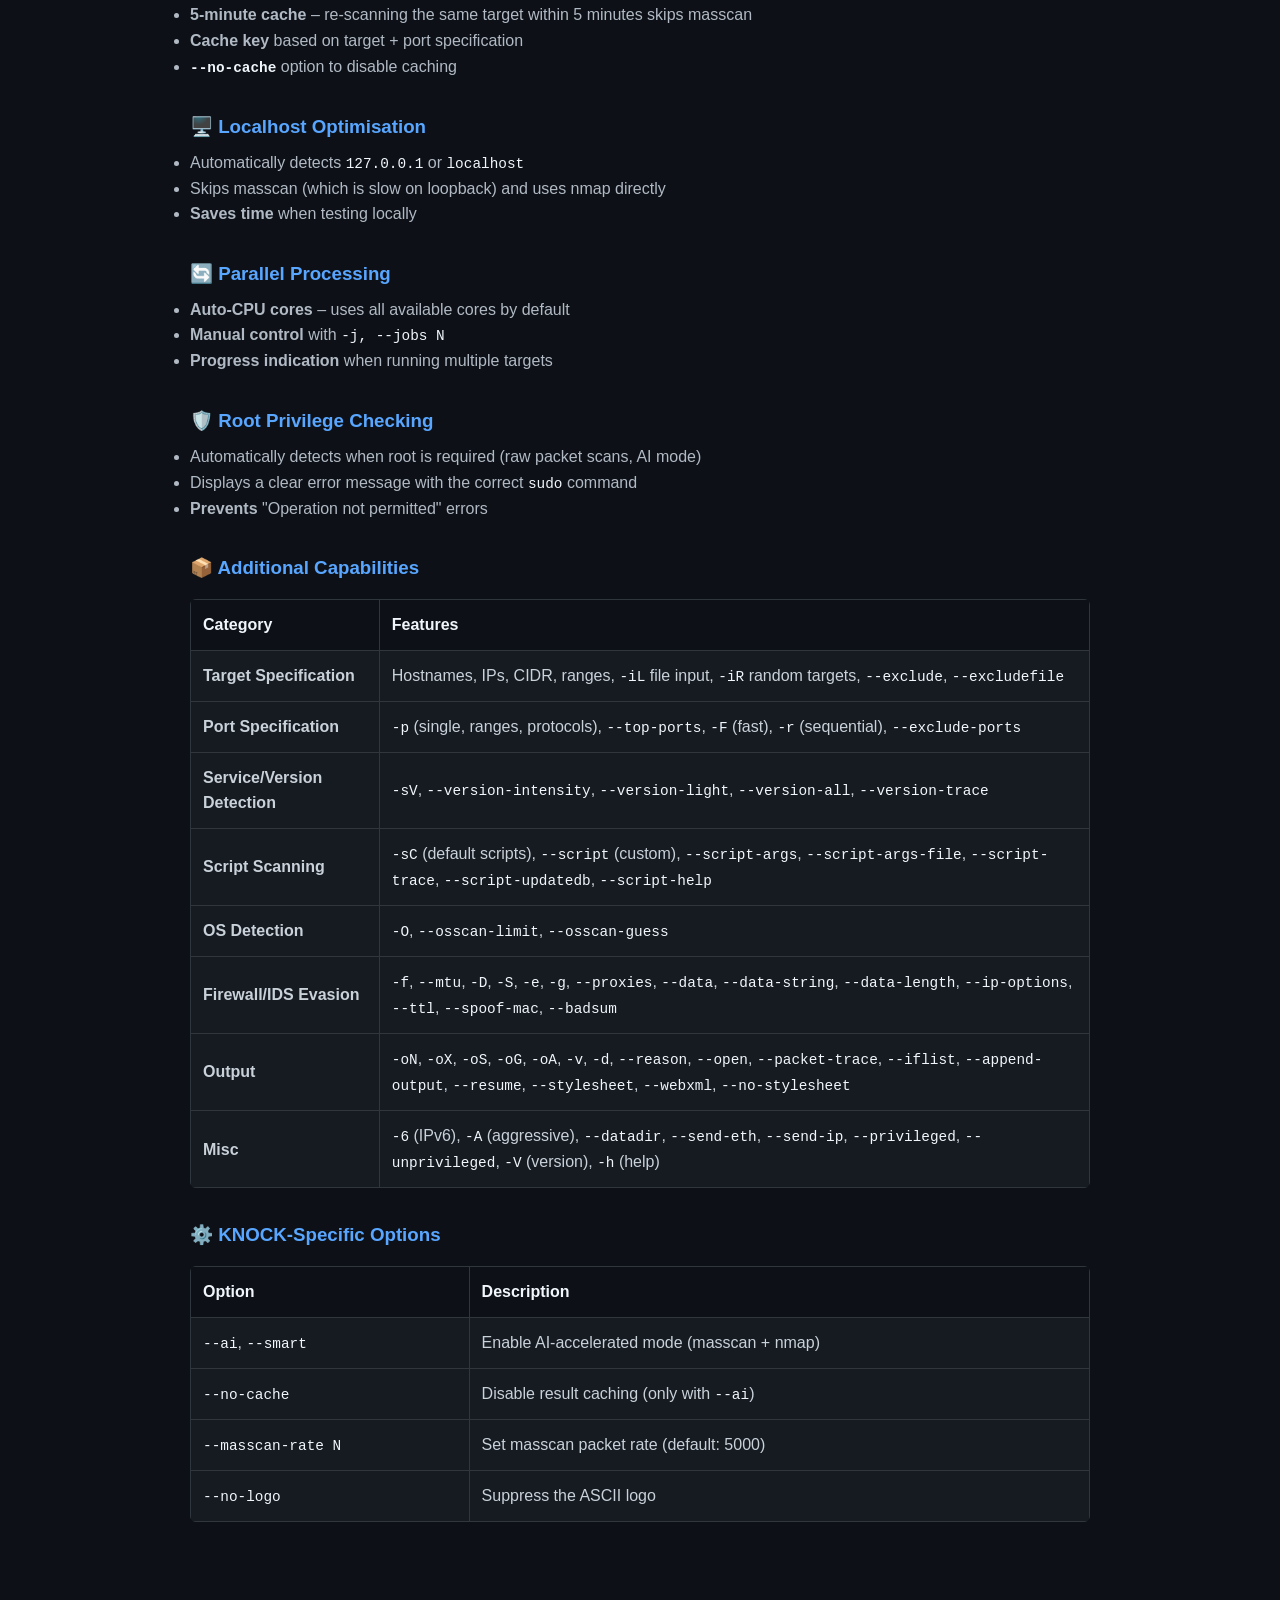
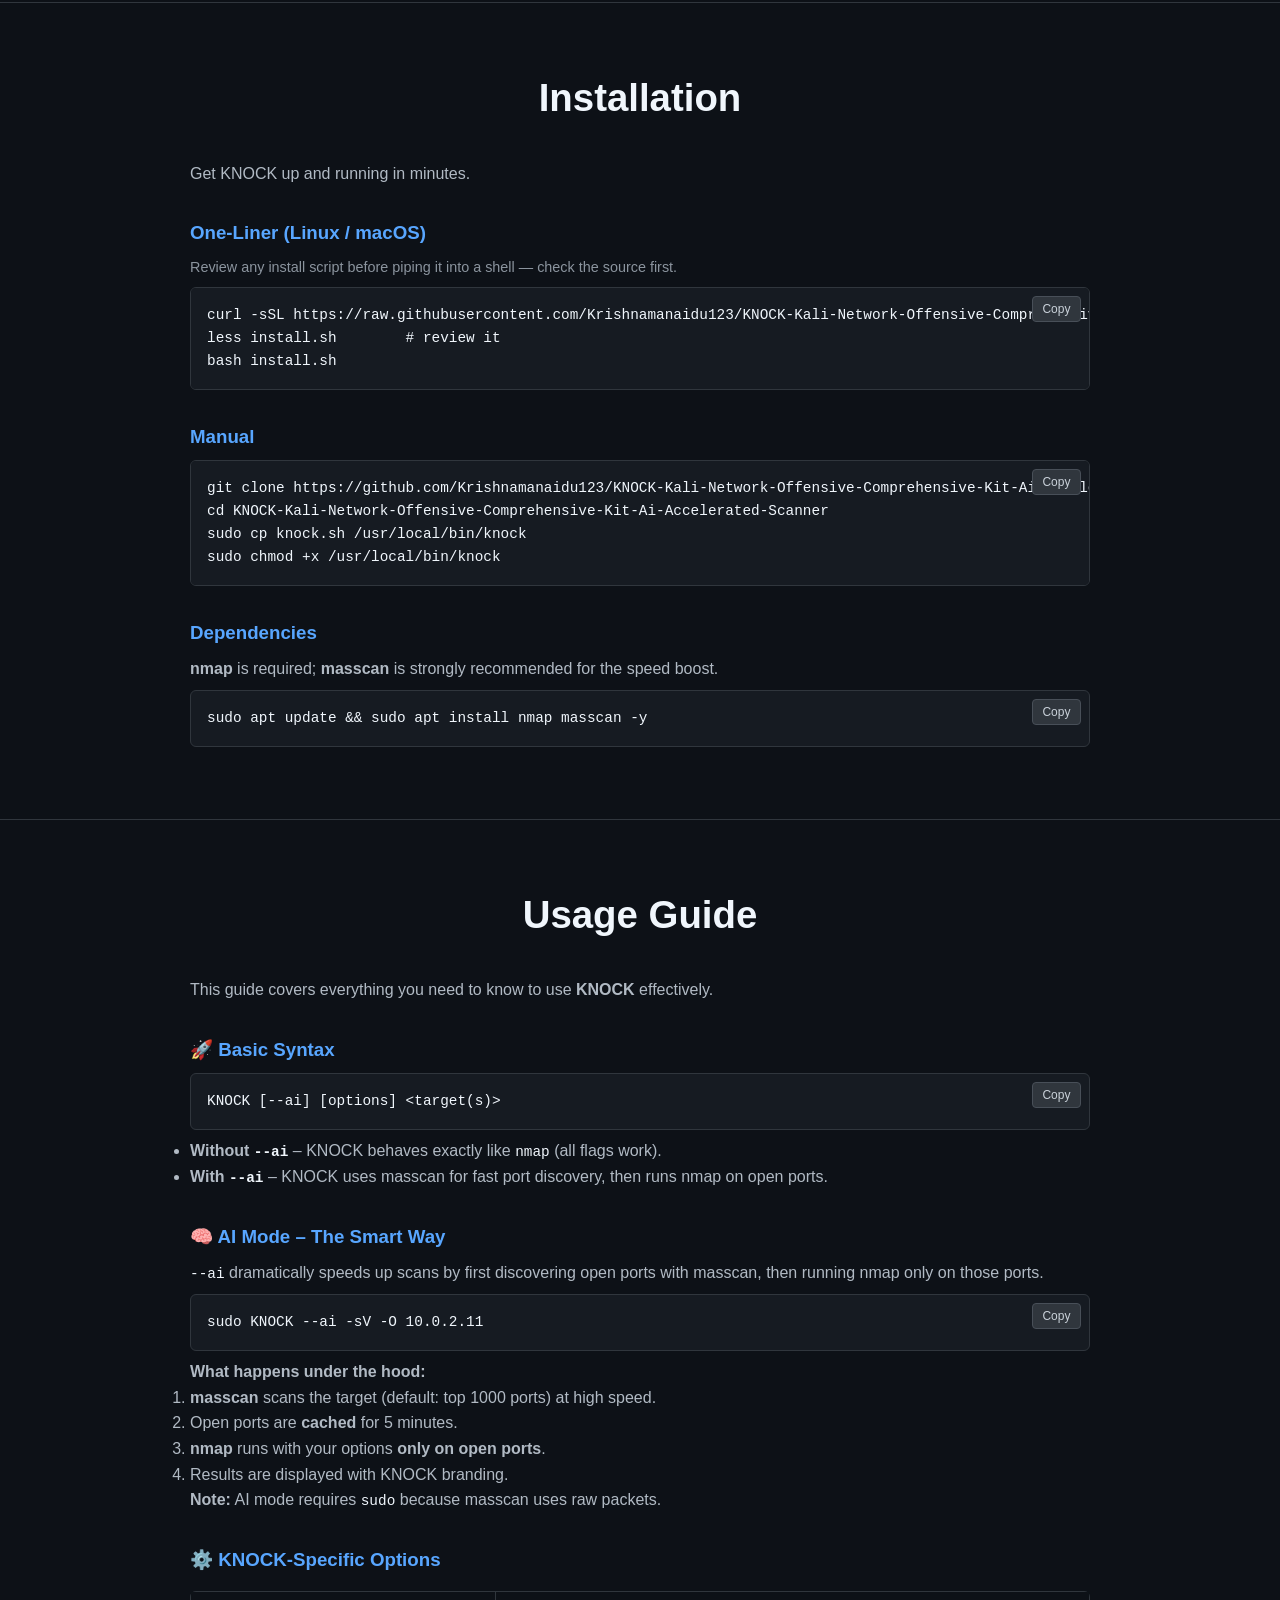
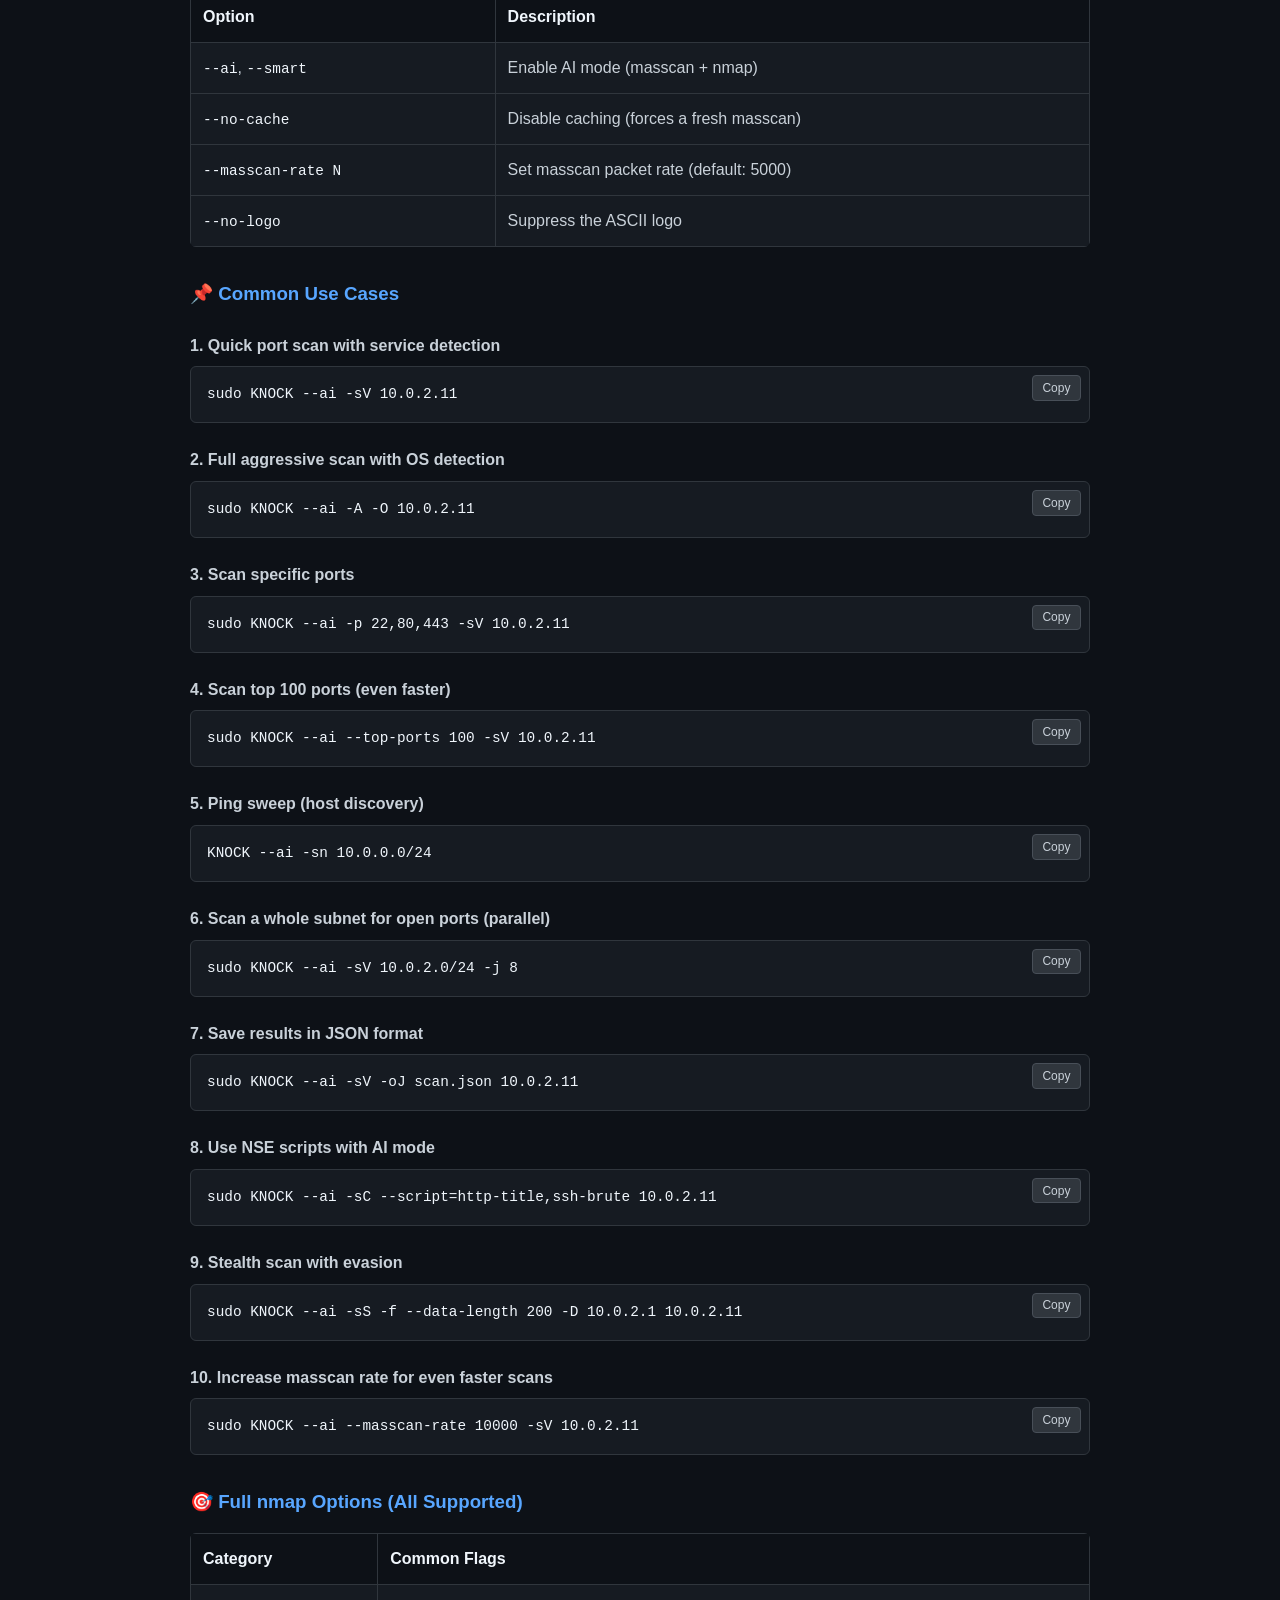
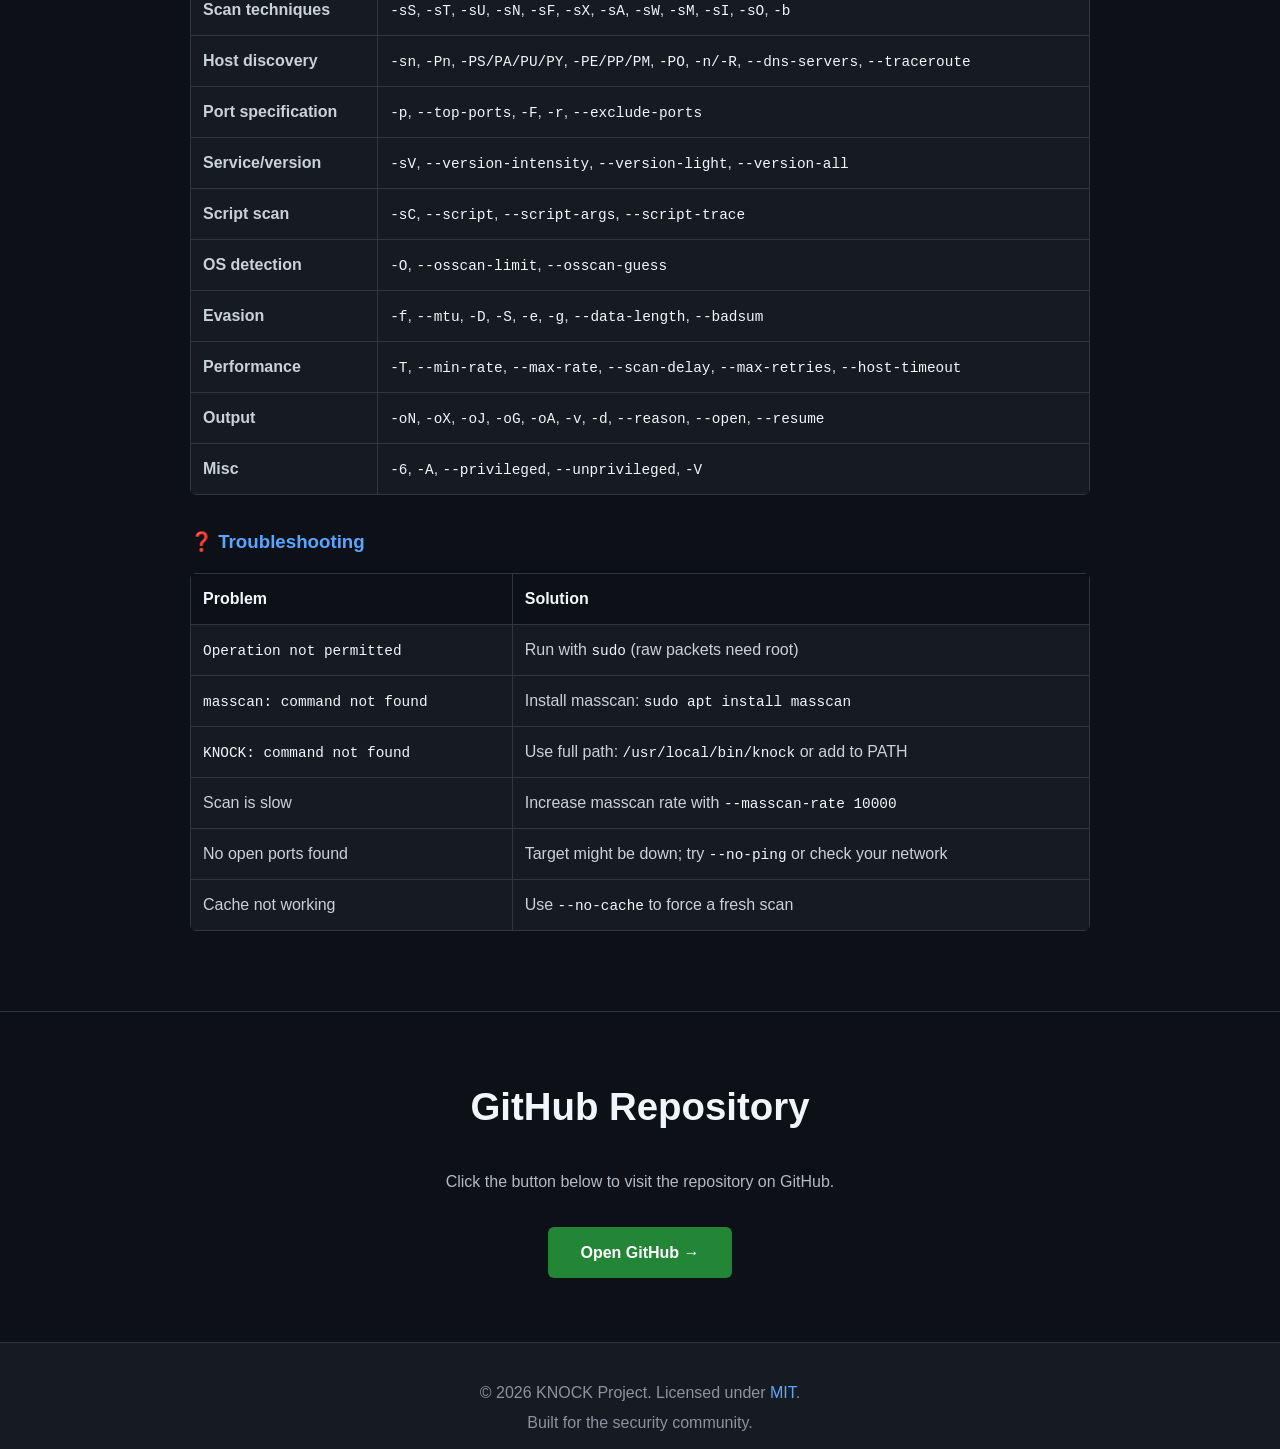
==== commit fc482fdb: "Enhance index.html with new styles and content Updated the index.html file with new styles and impro" ====
--- a/website/index.html
+++ b/website/index.html
@@ -7,6 +7,7 @@
     <meta name="description" content="KNOCK pairs masscan's speed with nmap's depth, plus adaptive tuning, for faster authorized network reconnaissance." />
     <link rel="icon" href="data:image/svg+xml,<svg xmlns='http://www.w3.org/2000/svg' viewBox='0 0 100 100'><text y='.9em' font-size='90'>🔍</text></svg>" />
     <style>
+        /* ===== RESET & BASE ===== */
         * { margin: 0; padding: 0; box-sizing: border-box; }
         html { scroll-behavior: smooth; }
         @media (prefers-reduced-motion: reduce) { html { scroll-behavior: auto; } }
@@ -16,6 +17,7 @@
         .skip-link { position: absolute; left: -999px; top: 0; background: #58a6ff; color: #0b0e14; padding: 10px 16px; border-radius: 0 0 6px 0; z-index: 100; font-weight: 600; }
         .skip-link:focus { left: 0; }
 
+        /* ===== HEADER ===== */
         header { background: #161b22; padding: 1rem 0; border-bottom: 1px solid #30363d; position: sticky; top: 0; z-index: 20; }
         header .container { display: flex; justify-content: space-between; align-items: center; flex-wrap: wrap; gap: 0.5rem; }
         .logo { display: flex; align-items: center; gap: 10px; flex-wrap: wrap; }
@@ -29,6 +31,7 @@
         .nav-toggle { display: none; flex-direction: column; justify-content: center; gap: 5px; background: none; border: none; cursor: pointer; padding: 8px; }
         .nav-toggle span { width: 24px; height: 2px; background: #c9d1d9; display: block; }
 
+        /* ===== HERO (without demo code) ===== */
         .hero { padding: 4rem 0; background: linear-gradient(145deg, #0d1117 0%, #161b22 100%); text-align: center; }
         .hero .container { max-width: 800px; }
         .hero-text h2 { font-size: clamp(2rem, 4vw, 2.8rem); margin-bottom: 1rem; line-height: 1.15; }
@@ -41,6 +44,7 @@
         .btn.secondary { background: #30363d; color: #c9d1d9; }
         .btn.secondary:hover { background: #484f58; }
 
+        /* ===== SECTIONS ===== */
         .section-page { padding: 4rem 0; background: #0d1117; border-top: 1px solid #30363d; }
         .section-page:first-of-type { border-top: none; }
         .section-page h2 { text-align: center; font-size: 2.4rem; margin-bottom: 2rem; color: #f0f6fc; }
@@ -55,16 +59,19 @@
         .section-page .content td { color: #c9d1d9; }
         .section-page .content .note { color: #8b949e; font-size: 0.9rem; margin-bottom: 0.25rem; }
 
+        /* ===== CODE BLOCKS (clear, minimal) ===== */
         pre { position: relative; background: #161b22; padding: 1rem; padding-right: 3.5rem; border-radius: 6px; overflow-x: auto; margin: 0.5rem 0; border: 1px solid #30363d; }
         code { font-family: 'Fira Code', 'Consolas', monospace; color: #f0f6fc; font-size: 0.9rem; }
-        .copy-btn { position: absolute; top: 0.5rem; right: 0.5rem; background: #30363d; color: #c9d1d9; border: 1px solid #484f58; border-radius: 4px; font-size: 0.75rem; padding: 0.3rem 0.6rem; cursor: pointer; }
+        .copy-btn { position: absolute; top: 0.5rem; right: 0.5rem; background: #30363d; color: #c9d1d9; border: 1px solid #484f58; border-radius: 4px; font-size: 0.75rem; padding: 0.3rem 0.6rem; cursor: pointer; transition: background 0.2s ease, color 0.2s ease; }
         .copy-btn:hover { background: #484f58; color: #f0f6fc; }
         .copy-btn.copied { background: #238636; color: #fff; border-color: #238636; }
 
+        /* ===== FOOTER ===== */
         footer { background: #161b22; padding: 2rem 0; text-align: center; border-top: 1px solid #30363d; }
         footer a { color: #58a6ff; text-decoration: none; }
         footer p { color: #8b949e; margin: 0.3rem 0; }
 
+        /* ===== RESPONSIVE ===== */
         @media (max-width: 768px) {
             .nav-toggle { display: flex; }
             nav { display: none; width: 100%; flex-direction: column; align-items: flex-start; gap: 0.75rem; padding-top: 0.75rem; }
@@ -75,7 +82,10 @@
     </style>
 </head>
 <body>
+
     <a class="skip-link" href="#main">Skip to content</a>
+
+    <!-- HEADER -->
     <header>
         <div class="container">
             <div class="logo">
@@ -96,10 +106,11 @@
     </header>
 
     <main id="main">
+        <!-- HERO (no demo) -->
         <section class="hero">
             <div class="container">
                 <div class="hero-text">
-                    <h2>AI‑Accelerated <span class="highlight">Scanning</span> Wrapper</h2>
+                    <h2>AI‑Accelerated  <span class="highlight"> Scanning </span> Wrapper </h2>
                     <p>Lightning-fast port discovery with masscan, deep inspection with nmap — all in one tool, for networks you're authorized to test.</p>
                     <div class="cta">
                         <a href="#install" class="btn primary">Install Now</a>
@@ -109,23 +120,259 @@
             </div>
         </section>
 
-        <section id="features" class="section-page"><div class="container"><div class="content"><h2>Features</h2><p><strong>KNOCK</strong> (Kali Network Offensive Comprehensive Kit) is a complete network reconnaissance and security auditing suite that combines the speed of masscan and the depth of nmap.</p></div></div></section>
-        <section id="install" class="section-page"><div class="container"><div class="content"><h2>Installation</h2><p>Get KNOCK up and running in minutes.</p></div></div></section>
-        <section id="usage" class="section-page"><div class="container"><div class="content"><h2>Usage Guide</h2><p>This guide covers everything you need to know to use <strong>KNOCK</strong> effectively.</p></div></div></section>
-
-        <section id="github" class="section-page">
+        
+        <!-- FEATURES -->
+        <section id="features" class="section-page">
             <div class="container">
-                <div class="content" style="text-align: center;">
-                    <h2>GitHub Repository</h2>
-                    <p style="color: #b1bac4; margin-top: 1.5rem;">Click the button below to visit the repository on GitHub.</p>
-                    <p style="margin-top: 2rem;">
-                        <a href="https://github.com/Krishnamanaidu123/KNOCK-Kali-Network-Offensive-Comprehensive-Kit-Ai-Accelerated-Scanner" target="_blank" rel="noopener noreferrer" class="btn primary">Open GitHub →</a>
-                    </p>
+                <div class="content">
+                    <h2>Features</h2>
+                    <p><strong>KNOCK</strong> (Kali Network Offensive Comprehensive Kit) is a complete network reconnaissance and security auditing suite that combines the speed of masscan and the depth of nmap.</p>
+
+                    <h3>🤖 AI‑Accelerated Mode</h3>
+                    <ul>
+                        <li><strong><code>--ai</code> flag</strong> enables intelligent scanning:
+                            <ul>
+                                <li><strong>masscan</strong> discovers open ports in seconds (even on all 65535 ports)</li>
+                                <li><strong>nmap</strong> then runs <strong>only on open ports</strong> for deep service/version/OS detection</li>
+                                <li><strong>Caching</strong> – results are cached for 5 minutes; re‑scanning the same target is instant</li>
+                                <li><strong>Localhost optimisation</strong> – skips masscan on loopback (faster)</li>
+                            </ul>
+                        </li>
+                    </ul>
+
+                    <h3>⚡ Blazing Speed</h3>
+                    <ul>
+                        <li><strong>10× faster</strong> than plain nmap (masscan can send 5,000–10,000 packets per second)</li>
+                        <li><strong>Parallel scanning</strong> – automatically uses all CPU cores</li>
+                        <li><strong>Adaptive timing</strong> – starts aggressive (<code>-T4</code>), backs off if packets are dropped</li>
+                    </ul>
+
+                    <h3>🔧 Full nmap Compatibility</h3>
+                    <ul>
+                        <li><strong>Every nmap flag works</strong> – you never lose functionality:
+                            <ul>
+                                <li>All scan types: <code>-sS</code>, <code>-sT</code>, <code>-sU</code>, <code>-sN</code>, <code>-sF</code>, <code>-sX</code>, <code>-sA</code>, <code>-sW</code>, <code>-sM</code>, <code>-sI</code>, <code>-sO</code>, <code>-b</code>, etc.</li>
+                                <li>All discovery options: <code>-sn</code>, <code>-Pn</code>, <code>-PS/PA/PU/PY</code>, <code>-PE/PP/PM</code>, <code>-PO</code>, <code>-n/-R</code>, <code>--dns-servers</code>, <code>--traceroute</code></li>
+                                <li>All output formats: <code>-oN</code>, <code>-oX</code>, <code>-oJ</code>, <code>-oG</code>, <code>-oA</code>, <code>-v</code>, <code>-d</code>, etc.</li>
+                                <li>Script scanning: <code>-sC</code>, <code>--script</code>, <code>--script-args</code>, etc.</li>
+                                <li>OS detection: <code>-O</code>, <code>--osscan-limit</code>, <code>--osscan-guess</code></li>
+                                <li>Evasion: <code>-f</code>, <code>--mtu</code>, <code>-D</code>, <code>-S</code>, <code>-e</code>, <code>-g</code>, <code>--data-length</code>, <code>--badsum</code></li>
+                                <li>Performance: <code>-T</code>, <code>--min-rate</code>, <code>--max-rate</code>, <code>--scan-delay</code>, <code>--max-retries</code>, <code>--host-timeout</code></li>
+                            </ul>
+                        </li>
+                    </ul>
+
+                    <h3>🎨 Colourful, Human‑Readable Output</h3>
+                    <ul>
+                        <li><strong>Port states</strong> are colour‑coded:
+                            <ul>
+                                <li>🟢 <strong>OPEN</strong> – green</li>
+                                <li>🔴 <strong>CLOSED</strong> – red</li>
+                                <li>🟡 <strong>FILTERED</strong> – yellow</li>
+                                <li>🔵 <strong>UNFILTERED</strong> – blue</li>
+                            </ul>
+                        </li>
+                        <li><strong>Logo</strong> displayed in blue with white subtitles</li>
+                        <li><strong>Help text</strong> uses multiple colours for easy reading</li>
+                        <li><strong>Custom branding</strong> – output shows <code>Starting KNOCK</code> and <code>https://knock.org</code></li>
+                    </ul>
+
+                    <h3>💾 Smart Caching</h3>
+                    <ul>
+                        <li><strong>5‑minute cache</strong> – re‑scanning the same target within 5 minutes skips masscan</li>
+                        <li><strong>Cache key</strong> based on target + port specification</li>
+                        <li><strong><code>--no-cache</code></strong> option to disable caching</li>
+                    </ul>
+
+                    <h3>🖥️ Localhost Optimisation</h3>
+                    <ul>
+                        <li>Automatically detects <code>127.0.0.1</code> or <code>localhost</code></li>
+                        <li>Skips masscan (which is slow on loopback) and uses nmap directly</li>
+                        <li><strong>Saves time</strong> when testing locally</li>
+                    </ul>
+
+                    <h3>🔄 Parallel Processing</h3>
+                    <ul>
+                        <li><strong>Auto‑CPU cores</strong> – uses all available cores by default</li>
+                        <li><strong>Manual control</strong> with <code>-j, --jobs N</code></li>
+                        <li><strong>Progress indication</strong> when running multiple targets</li>
+                    </ul>
+
+                    <h3>🛡️ Root Privilege Checking</h3>
+                    <ul>
+                        <li>Automatically detects when root is required (raw packet scans, AI mode)</li>
+                        <li>Displays a clear error message with the correct <code>sudo</code> command</li>
+                        <li><strong>Prevents</strong> "Operation not permitted" errors</li>
+                    </ul>
+
+                    <h3>📦 Additional Capabilities</h3>
+                    <table>
+                        <thead><tr><th>Category</th><th>Features</th></tr></thead>
+                        <tbody>
+                            <tr><td><strong>Target Specification</strong></td><td>Hostnames, IPs, CIDR, ranges, <code>-iL</code> file input, <code>-iR</code> random targets, <code>--exclude</code>, <code>--excludefile</code></td></tr>
+                            <tr><td><strong>Port Specification</strong></td><td><code>-p</code> (single, ranges, protocols), <code>--top-ports</code>, <code>-F</code> (fast), <code>-r</code> (sequential), <code>--exclude-ports</code></td></tr>
+                            <tr><td><strong>Service/Version Detection</strong></td><td><code>-sV</code>, <code>--version-intensity</code>, <code>--version-light</code>, <code>--version-all</code>, <code>--version-trace</code></td></tr>
+                            <tr><td><strong>Script Scanning</strong></td><td><code>-sC</code> (default scripts), <code>--script</code> (custom), <code>--script-args</code>, <code>--script-args-file</code>, <code>--script-trace</code>, <code>--script-updatedb</code>, <code>--script-help</code></td></tr>
+                            <tr><td><strong>OS Detection</strong></td><td><code>-O</code>, <code>--osscan-limit</code>, <code>--osscan-guess</code></td></tr>
+                            <tr><td><strong>Firewall/IDS Evasion</strong></td><td><code>-f</code>, <code>--mtu</code>, <code>-D</code>, <code>-S</code>, <code>-e</code>, <code>-g</code>, <code>--proxies</code>, <code>--data</code>, <code>--data-string</code>, <code>--data-length</code>, <code>--ip-options</code>, <code>--ttl</code>, <code>--spoof-mac</code>, <code>--badsum</code></td></tr>
+                            <tr><td><strong>Output</strong></td><td><code>-oN</code>, <code>-oX</code>, <code>-oS</code>, <code>-oG</code>, <code>-oA</code>, <code>-v</code>, <code>-d</code>, <code>--reason</code>, <code>--open</code>, <code>--packet-trace</code>, <code>--iflist</code>, <code>--append-output</code>, <code>--resume</code>, <code>--stylesheet</code>, <code>--webxml</code>, <code>--no-stylesheet</code></td></tr>
+                            <tr><td><strong>Misc</strong></td><td><code>-6</code> (IPv6), <code>-A</code> (aggressive), <code>--datadir</code>, <code>--send-eth</code>, <code>--send-ip</code>, <code>--privileged</code>, <code>--unprivileged</code>, <code>-V</code> (version), <code>-h</code> (help)</td></tr>
+                        </tbody>
+                    </table>
+
+                    <h3>⚙️ KNOCK‑Specific Options</h3>
+                    <table>
+                        <thead><tr><th>Option</th><th>Description</th></tr></thead>
+                        <tbody>
+                            <tr><td><code>--ai</code>, <code>--smart</code></td><td>Enable AI‑accelerated mode (masscan + nmap)</td></tr>
+                            <tr><td><code>--no-cache</code></td><td>Disable result caching (only with <code>--ai</code>)</td></tr>
+                            <tr><td><code>--masscan-rate N</code></td><td>Set masscan packet rate (default: 5000)</td></tr>
+                            <tr><td><code>--no-logo</code></td><td>Suppress the ASCII logo</td></tr>
+                        </tbody>
+                    </table>
                 </div>
             </div>
         </section>
+
+        <!-- INSTALL -->
+        <section id="install" class="section-page">
+            <div class="container">
+                <div class="content">
+                    <h2>Installation</h2>
+                    <p>Get KNOCK up and running in minutes.</p>
+
+                    <h3>One‑Liner (Linux / macOS)</h3>
+                    <p class="note">Review any install script before piping it into a shell — check the source first.</p>
+                    <pre><code>curl -sSL https://raw.githubusercontent.com/Krishnamanaidu123/KNOCK-Kali-Network-Offensive-Comprehensive-Kit-Ai-Accelerated-Scanner/main/install.sh -o install.sh
+less install.sh        # review it
+bash install.sh</code></pre>
+
+                    <h3>Manual</h3>
+                    <pre><code>git clone https://github.com/Krishnamanaidu123/KNOCK-Kali-Network-Offensive-Comprehensive-Kit-Ai-Accelerated-Scanner.git
+cd KNOCK-Kali-Network-Offensive-Comprehensive-Kit-Ai-Accelerated-Scanner
+sudo cp knock.sh /usr/local/bin/knock
+sudo chmod +x /usr/local/bin/knock</code></pre>
+
+                    <h3>Dependencies</h3>
+                    <p><strong>nmap</strong> is required; <strong>masscan</strong> is strongly recommended for the speed boost.</p>
+                    <pre><code>sudo apt update && sudo apt install nmap masscan -y</code></pre>
+
+                </div>
+            </div>
+        </section>
+
+        <!-- USAGE -->
+        <section id="usage" class="section-page">
+            <div class="container">
+                <div class="content">
+                    <h2>Usage Guide</h2>
+                    <p>This guide covers everything you need to know to use <strong>KNOCK</strong> effectively.</p>
+
+                    <h3>🚀 Basic Syntax</h3>
+                    <pre><code>KNOCK [--ai] [options] &lt;target(s)&gt;</code></pre>
+                    <ul>
+                        <li><strong>Without <code>--ai</code></strong> – KNOCK behaves exactly like <code>nmap</code> (all flags work).</li>
+                        <li><strong>With <code>--ai</code></strong> – KNOCK uses masscan for fast port discovery, then runs nmap on open ports.</li>
+                    </ul>
+
+                    <h3>🧠 AI Mode – The Smart Way</h3>
+                    <p><code>--ai</code> dramatically speeds up scans by first discovering open ports with masscan, then running nmap only on those ports.</p>
+                    <pre><code>sudo KNOCK --ai -sV -O 10.0.2.11</code></pre>
+                    <p><strong>What happens under the hood:</strong></p>
+                    <ol>
+                        <li><strong>masscan</strong> scans the target (default: top 1000 ports) at high speed.</li>
+                        <li>Open ports are <strong>cached</strong> for 5 minutes.</li>
+                        <li><strong>nmap</strong> runs with your options <strong>only on open ports</strong>.</li>
+                        <li>Results are displayed with KNOCK branding.</li>
+                    </ol>
+                    <p><strong>Note:</strong> AI mode requires <code>sudo</code> because masscan uses raw packets.</p>
+
+                    <h3>⚙️ KNOCK‑Specific Options</h3>
+                    <table>
+                        <thead><tr><th>Option</th><th>Description</th></tr></thead>
+                        <tbody>
+                            <tr><td><code>--ai</code>, <code>--smart</code></td><td>Enable AI mode (masscan + nmap)</td></tr>
+                            <tr><td><code>--no-cache</code></td><td>Disable caching (forces a fresh masscan)</td></tr>
+                            <tr><td><code>--masscan-rate N</code></td><td>Set masscan packet rate (default: 5000)</td></tr>
+                            <tr><td><code>--no-logo</code></td><td>Suppress the ASCII logo</td></tr>
+                        </tbody>
+                    </table>
+
+                    <h3>📌 Common Use Cases</h3>
+                    <h4>1. Quick port scan with service detection</h4>
+                    <pre><code>sudo KNOCK --ai -sV 10.0.2.11</code></pre>
+                    <h4>2. Full aggressive scan with OS detection</h4>
+                    <pre><code>sudo KNOCK --ai -A -O 10.0.2.11</code></pre>
+                    <h4>3. Scan specific ports</h4>
+                    <pre><code>sudo KNOCK --ai -p 22,80,443 -sV 10.0.2.11</code></pre>
+                    <h4>4. Scan top 100 ports (even faster)</h4>
+                    <pre><code>sudo KNOCK --ai --top-ports 100 -sV 10.0.2.11</code></pre>
+                    <h4>5. Ping sweep (host discovery)</h4>
+                    <pre><code>KNOCK --ai -sn 10.0.0.0/24</code></pre>
+                    <h4>6. Scan a whole subnet for open ports (parallel)</h4>
+                    <pre><code>sudo KNOCK --ai -sV 10.0.2.0/24 -j 8</code></pre>
+                    <h4>7. Save results in JSON format</h4>
+                    <pre><code>sudo KNOCK --ai -sV -oJ scan.json 10.0.2.11</code></pre>
+                    <h4>8. Use NSE scripts with AI mode</h4>
+                    <pre><code>sudo KNOCK --ai -sC --script=http-title,ssh-brute 10.0.2.11</code></pre>
+                    <h4>9. Stealth scan with evasion</h4>
+                    <pre><code>sudo KNOCK --ai -sS -f --data-length 200 -D 10.0.2.1 10.0.2.11</code></pre>
+                    <h4>10. Increase masscan rate for even faster scans</h4>
+                    <pre><code>sudo KNOCK --ai --masscan-rate 10000 -sV 10.0.2.11</code></pre>
+
+                    <h3>🎯 Full nmap Options (All Supported)</h3>
+                    <table>
+                        <thead><tr><th>Category</th><th>Common Flags</th></tr></thead>
+                        <tbody>
+                            <tr><td><strong>Scan techniques</strong></td><td><code>-sS</code>, <code>-sT</code>, <code>-sU</code>, <code>-sN</code>, <code>-sF</code>, <code>-sX</code>, <code>-sA</code>, <code>-sW</code>, <code>-sM</code>, <code>-sI</code>, <code>-sO</code>, <code>-b</code></td></tr>
+                            <tr><td><strong>Host discovery</strong></td><td><code>-sn</code>, <code>-Pn</code>, <code>-PS/PA/PU/PY</code>, <code>-PE/PP/PM</code>, <code>-PO</code>, <code>-n/-R</code>, <code>--dns-servers</code>, <code>--traceroute</code></td></tr>
+                            <tr><td><strong>Port specification</strong></td><td><code>-p</code>, <code>--top-ports</code>, <code>-F</code>, <code>-r</code>, <code>--exclude-ports</code></td></tr>
+                            <tr><td><strong>Service/version</strong></td><td><code>-sV</code>, <code>--version-intensity</code>, <code>--version-light</code>, <code>--version-all</code></td></tr>
+                            <tr><td><strong>Script scan</strong></td><td><code>-sC</code>, <code>--script</code>, <code>--script-args</code>, <code>--script-trace</code></td></tr>
+                            <tr><td><strong>OS detection</strong></td><td><code>-O</code>, <code>--osscan-limit</code>, <code>--osscan-guess</code></td></tr>
+                            <tr><td><strong>Evasion</strong></td><td><code>-f</code>, <code>--mtu</code>, <code>-D</code>, <code>-S</code>, <code>-e</code>, <code>-g</code>, <code>--data-length</code>, <code>--badsum</code></td></tr>
+                            <tr><td><strong>Performance</strong></td><td><code>-T</code>, <code>--min-rate</code>, <code>--max-rate</code>, <code>--scan-delay</code>, <code>--max-retries</code>, <code>--host-timeout</code></td></tr>
+                            <tr><td><strong>Output</strong></td><td><code>-oN</code>, <code>-oX</code>, <code>-oJ</code>, <code>-oG</code>, <code>-oA</code>, <code>-v</code>, <code>-d</code>, <code>--reason</code>, <code>--open</code>, <code>--resume</code></td></tr>
+                            <tr><td><strong>Misc</strong></td><td><code>-6</code>, <code>-A</code>, <code>--privileged</code>, <code>--unprivileged</code>, <code>-V</code></td></tr>
+                        </tbody>
+                    </table>
+
+                    <h3>❓ Troubleshooting</h3>
+                    <table>
+                        <thead><tr><th>Problem</th><th>Solution</th></tr></thead>
+                        <tbody>
+                            <tr><td><code>Operation not permitted</code></td><td>Run with <code>sudo</code> (raw packets need root)</td></tr>
+                            <tr><td><code>masscan: command not found</code></td><td>Install masscan: <code>sudo apt install masscan</code></td></tr>
+                            <tr><td><code>KNOCK: command not found</code></td><td>Use full path: <code>/usr/local/bin/knock</code> or add to PATH</td></tr>
+                            <tr><td>Scan is slow</td><td>Increase masscan rate with <code>--masscan-rate 10000</code></td></tr>
+                            <tr><td>No open ports found</td><td>Target might be down; try <code>--no-ping</code> or check your network</td></tr>
+                            <tr><td>Cache not working</td><td>Use <code>--no-cache</code> to force a fresh scan</td></tr>
+                        </tbody>
+                    </table>
+                </div>
+            </div>
+        </section>
+
+<!-- GITHUB -->
+<section id="github" class="section-page">
+    <div class="container">
+        <div class="content" style="text-align: center;">
+            <h2>GitHub Repository</h2>
+
+            <!-- Updated description text -->
+            <p style="color: #b1bac4; margin-top: 1.5rem;">Click the button below to visit the repository on GitHub.</p>
+
+            <p style="margin-top: 2rem;">
+                <a href="https://github.com/Krishnamanaidu123/KNOCK-Kali-Network-Offensive-Comprehensive-Kit-Ai-Accelerated-Scanner" target="_blank" rel="noopener noreferrer" class="btn primary">
+                    Open GitHub →
+                </a>
+            </p>
+        </div>
+    </div>
+</section>
     </main>
 
+    <!-- FOOTER -->
     <footer>
         <div class="container">
             <p>&copy; 2026 KNOCK Project. Licensed under <a href="https://opensource.org/licenses/MIT" target="_blank" rel="noopener noreferrer">MIT</a>.</p>
@@ -135,6 +382,7 @@
 
     <script>
         document.addEventListener('DOMContentLoaded', function () {
+            // Mobile nav toggle
             var toggle = document.getElementById('navToggle');
             var nav = document.getElementById('primaryNav');
             if (toggle && nav) {
@@ -150,6 +398,7 @@
                 });
             }
 
+            // Copy-to-clipboard on every code block
             document.querySelectorAll('pre').forEach(function (pre) {
                 var btn = document.createElement('button');
                 btn.className = 'copy-btn';
@@ -161,6 +410,7 @@
                 btn.addEventListener('click', function () {
                     var code = pre.querySelector('code');
                     var text = code ? code.innerText : pre.innerText;
+
                     var finish = function () {
                         btn.textContent = 'Copied!';
                         btn.classList.add('copied');
@@ -169,8 +419,11 @@
                             btn.classList.remove('copied');
                         }, 1500);
                     };
+
                     if (navigator.clipboard && navigator.clipboard.writeText) {
-                        navigator.clipboard.writeText(text).then(finish).catch(function () { fallbackCopy(text, finish); });
+                        navigator.clipboard.writeText(text).then(finish).catch(function () {
+                            fallbackCopy(text, finish);
+                        });
                     } else {
                         fallbackCopy(text, finish);
                     }
@@ -184,11 +437,16 @@
                 textarea.style.opacity = '0';
                 document.body.appendChild(textarea);
                 textarea.select();
-                try { document.execCommand('copy'); } catch (err) {}
+                try {
+                    document.execCommand('copy');
+                } catch (err) {
+                    /* clipboard unavailable; silently ignore */
+                }
                 document.body.removeChild(textarea);
                 done();
             }
         });
     </script>
+
 </body>
 </html>
